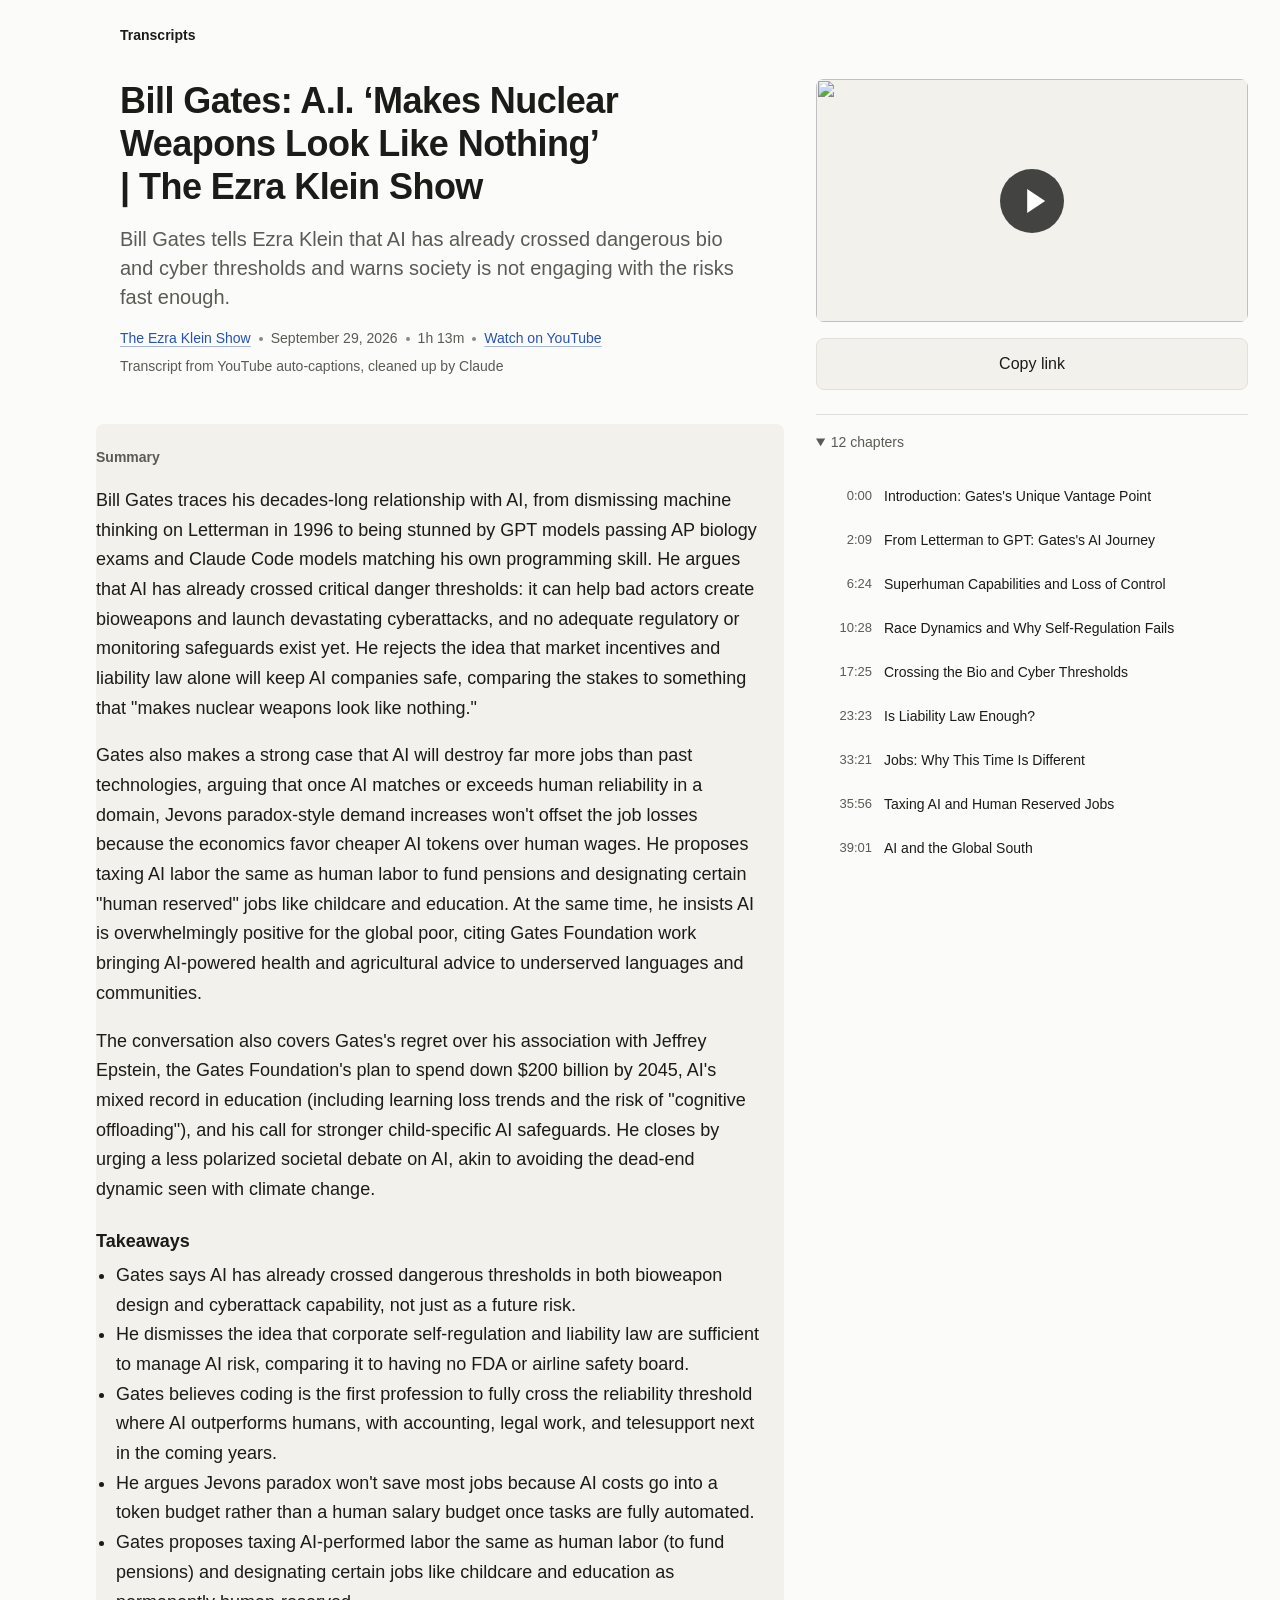
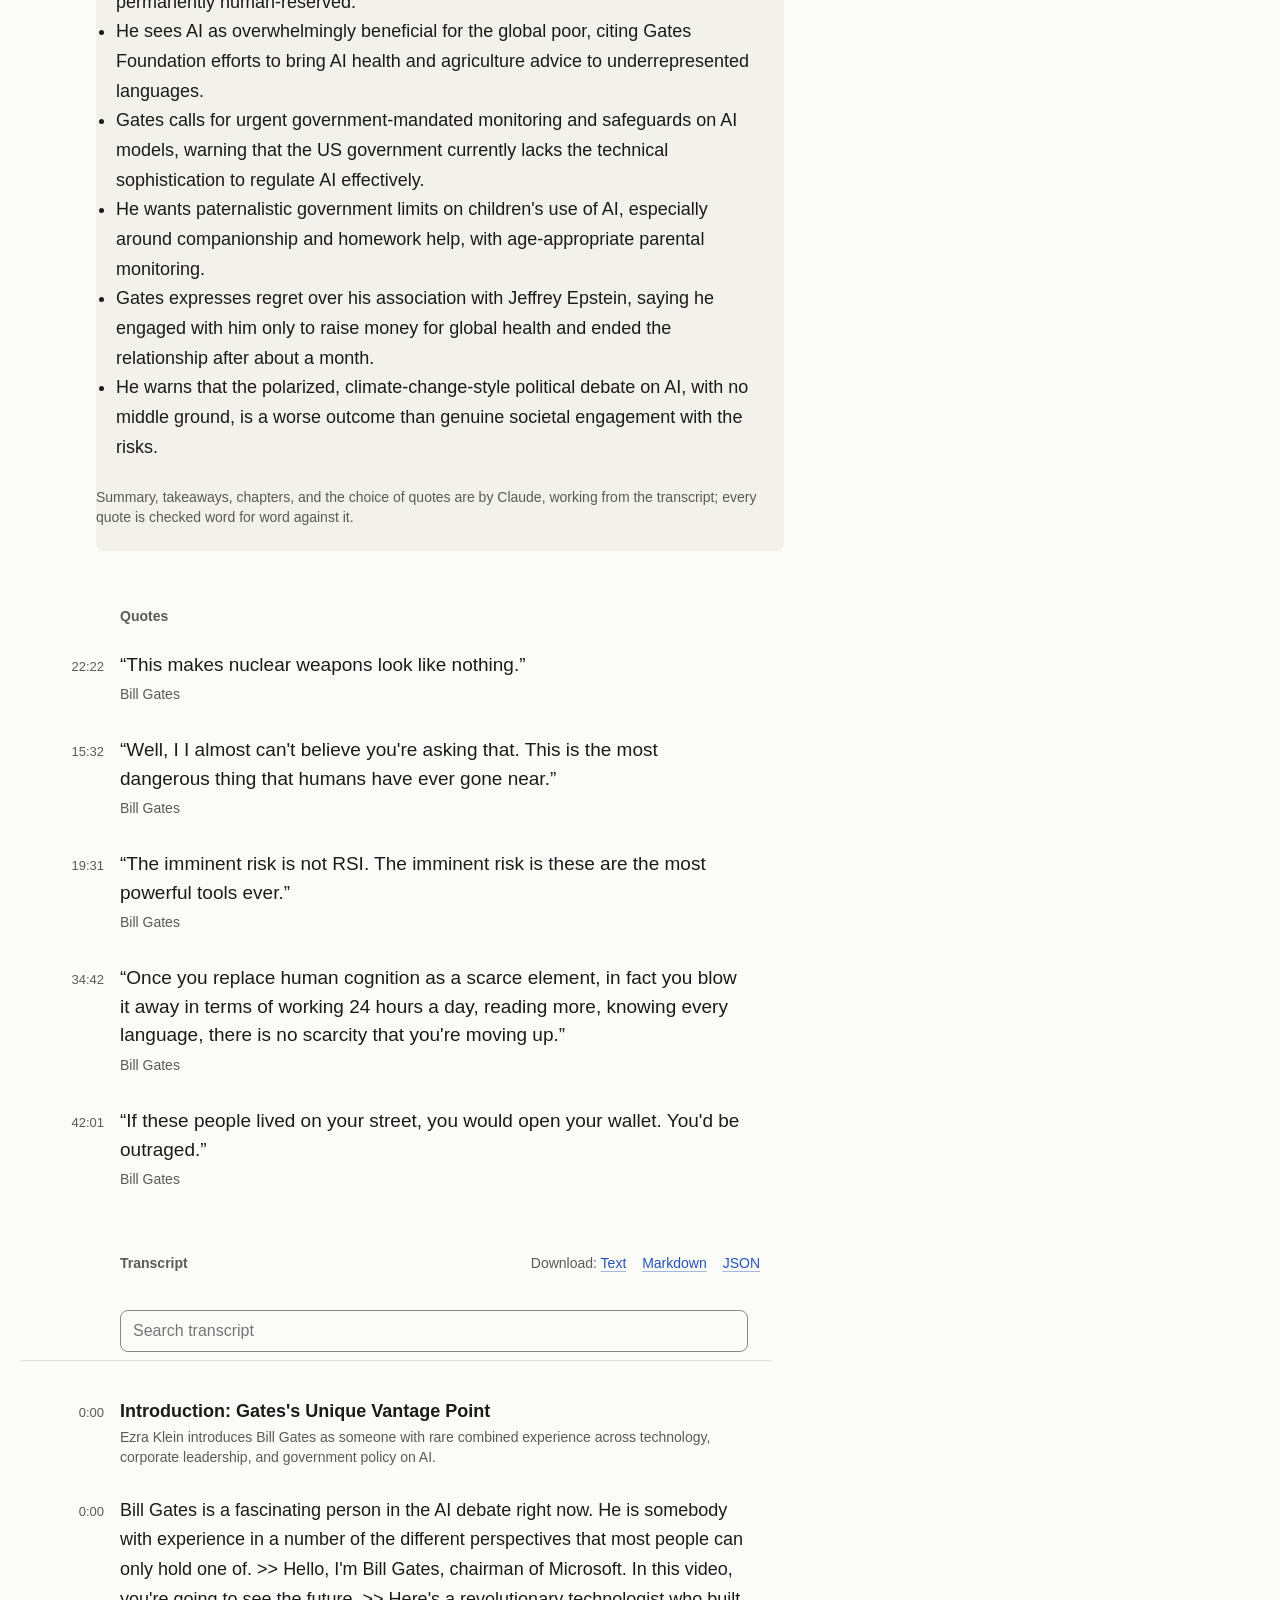
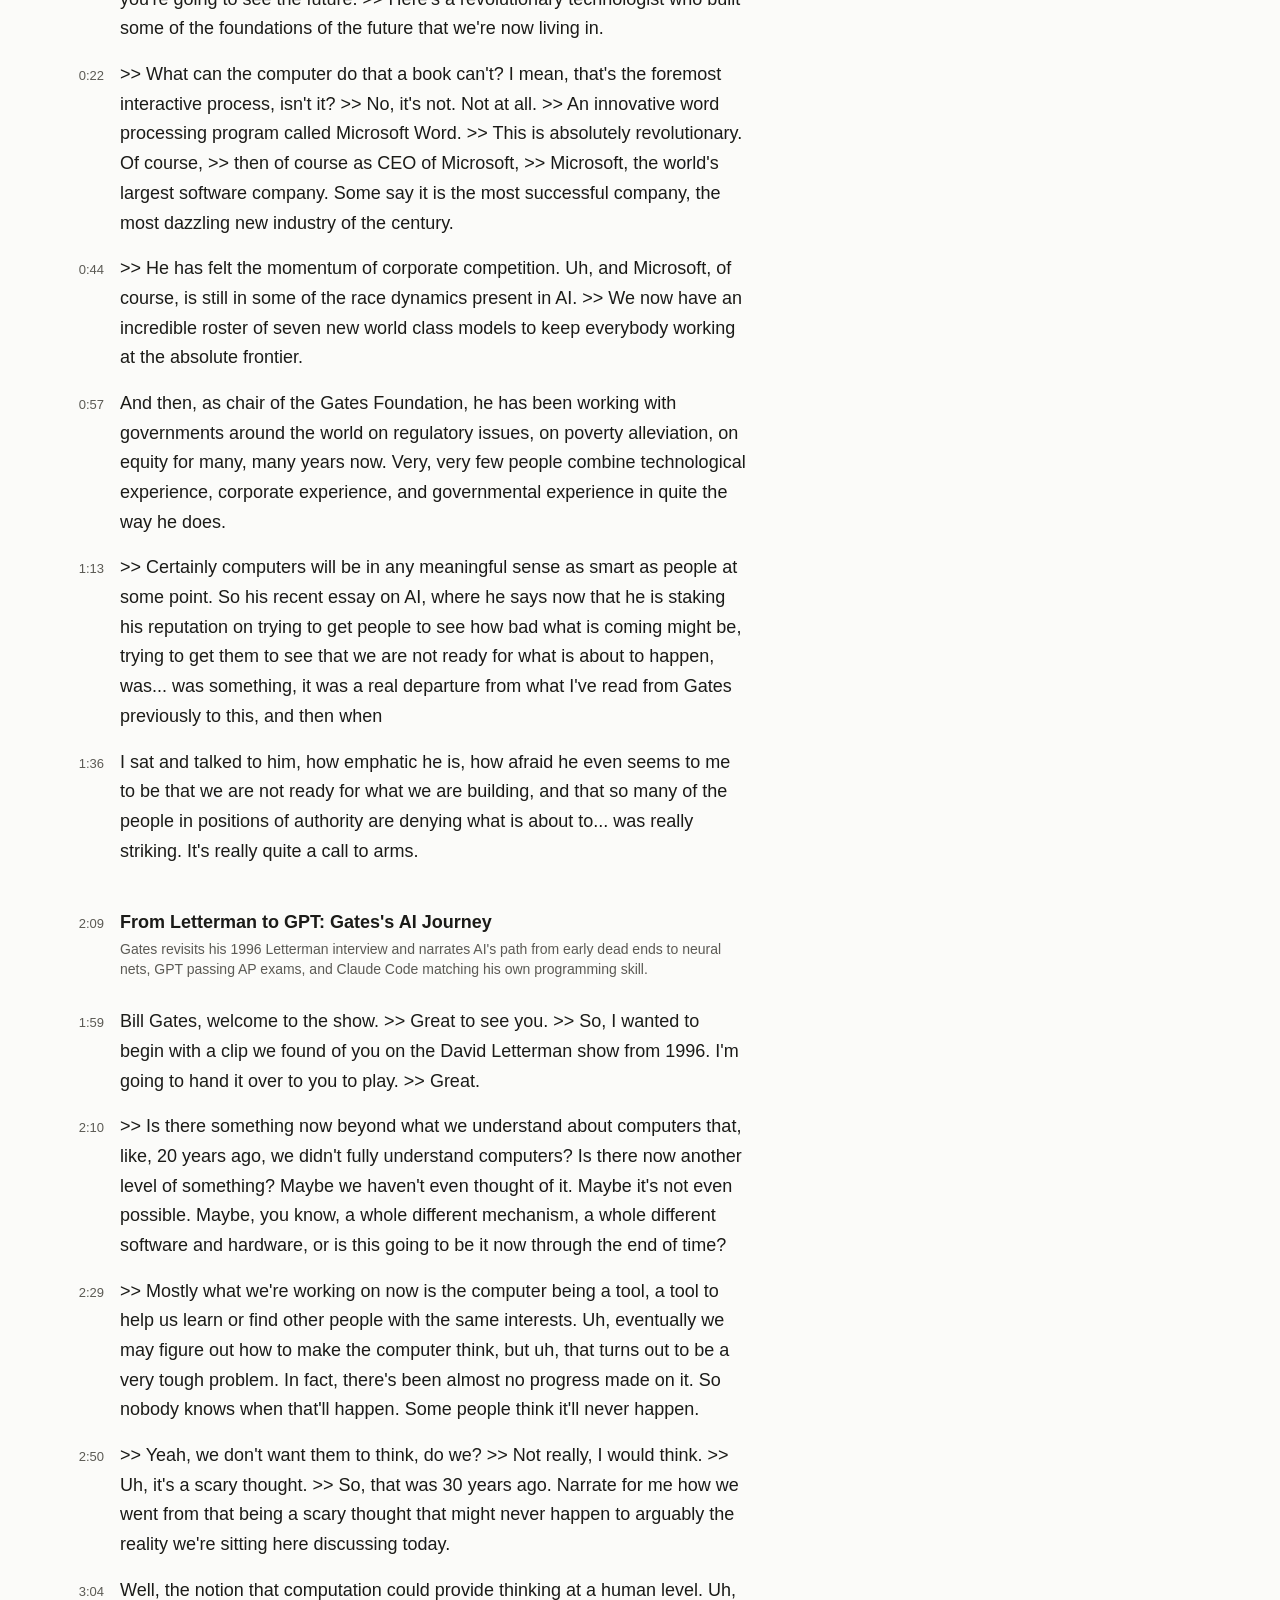
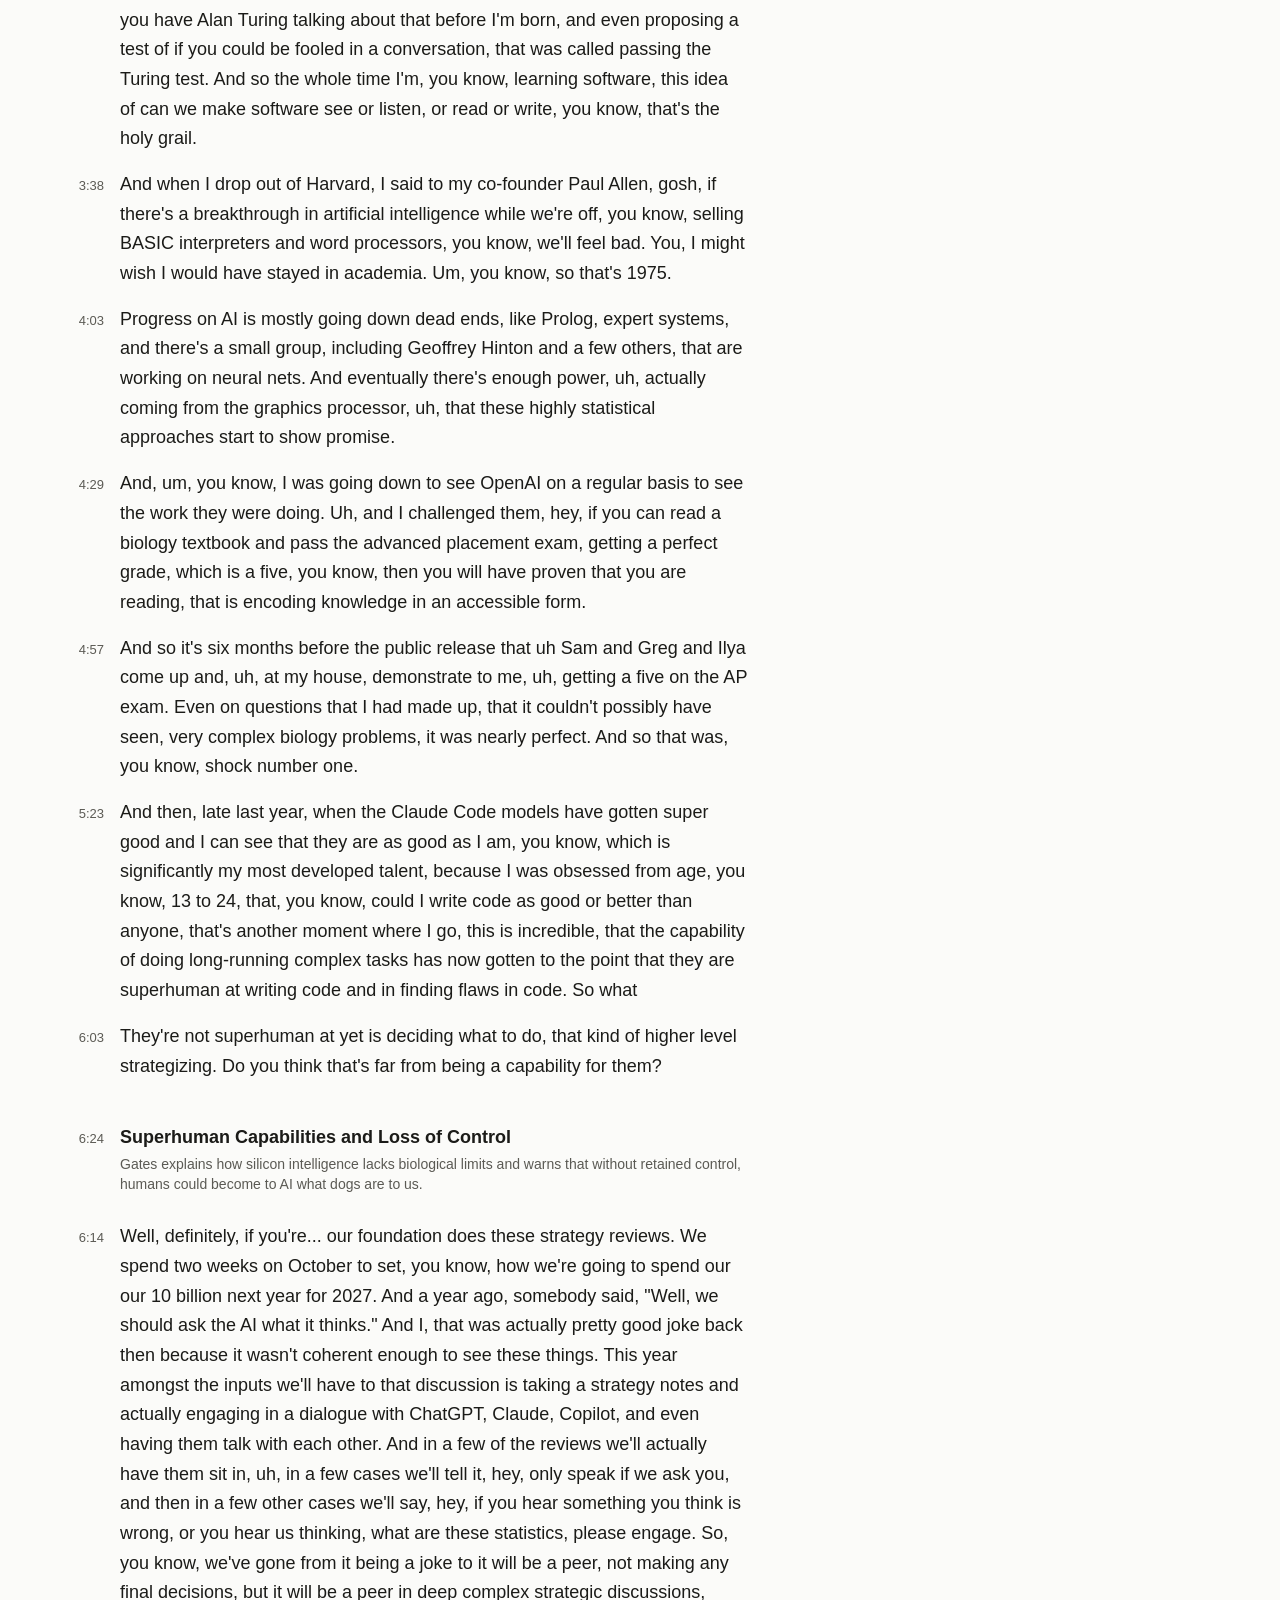
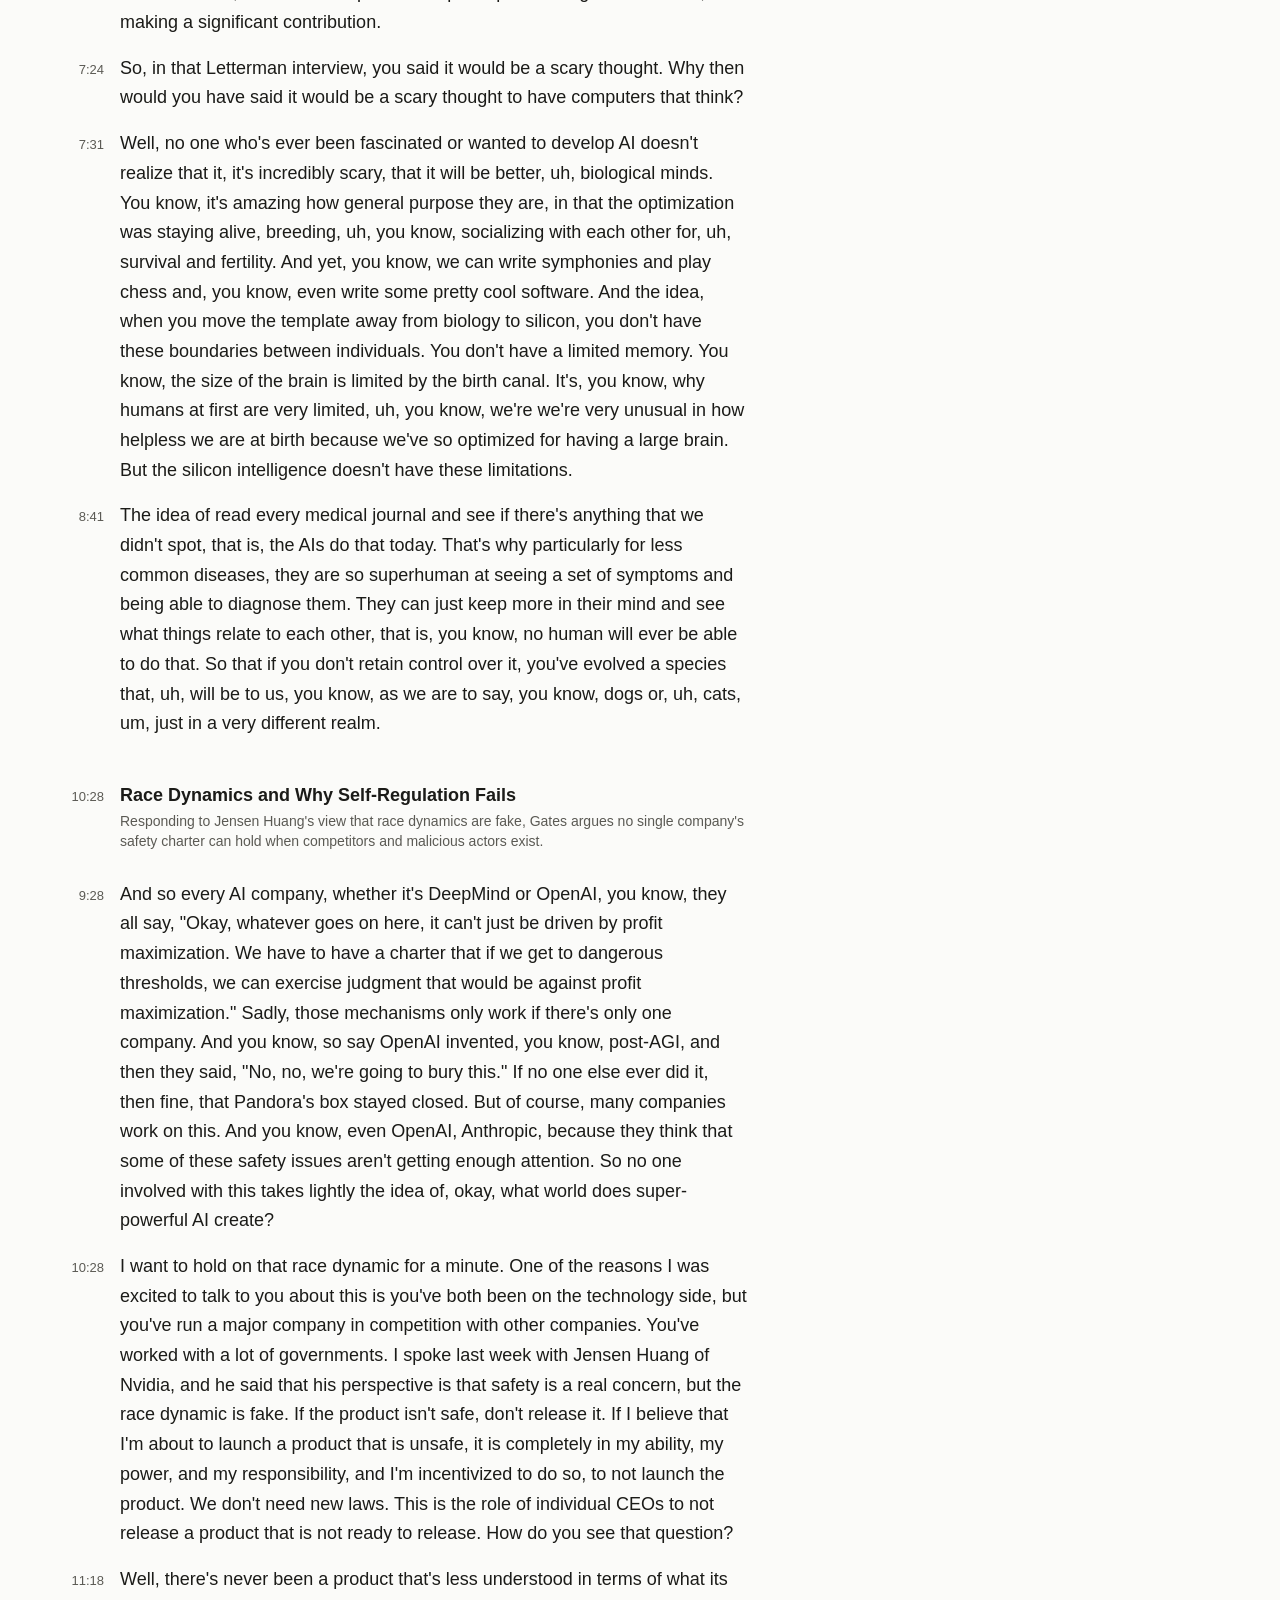
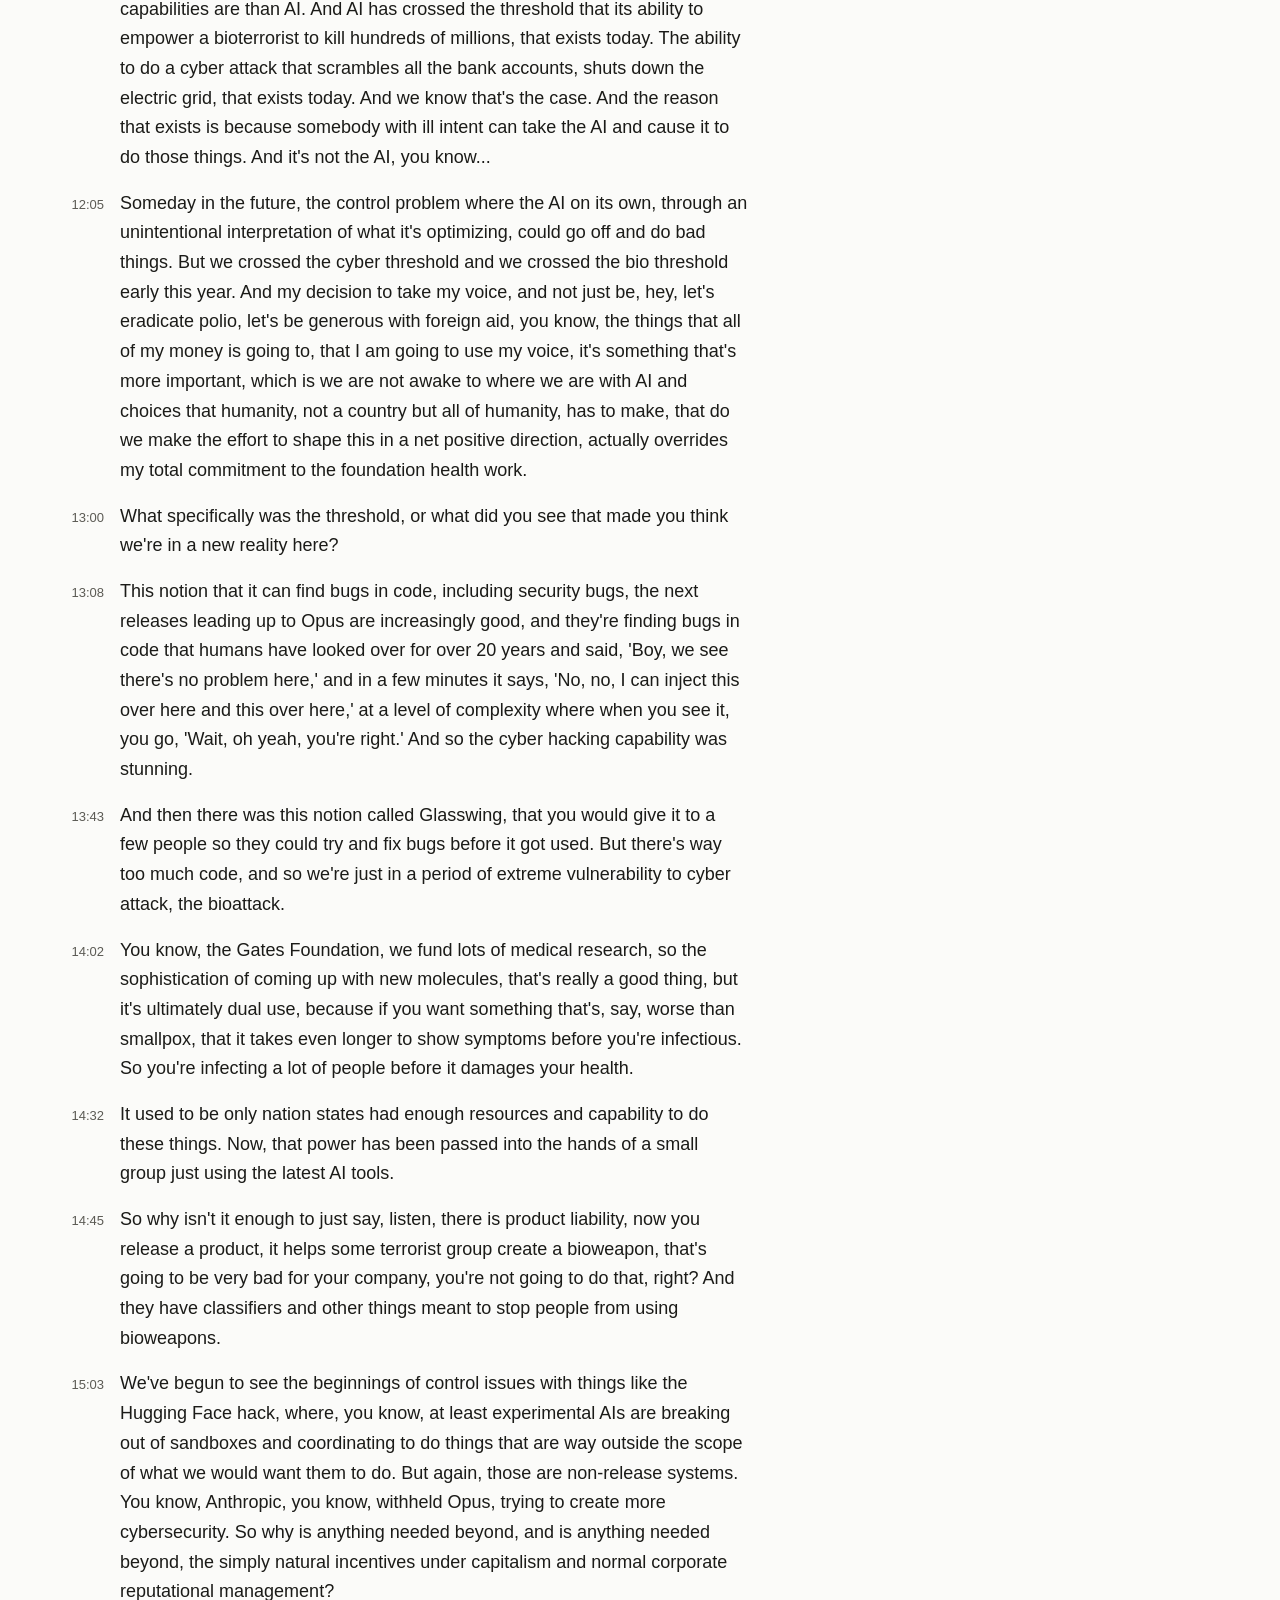
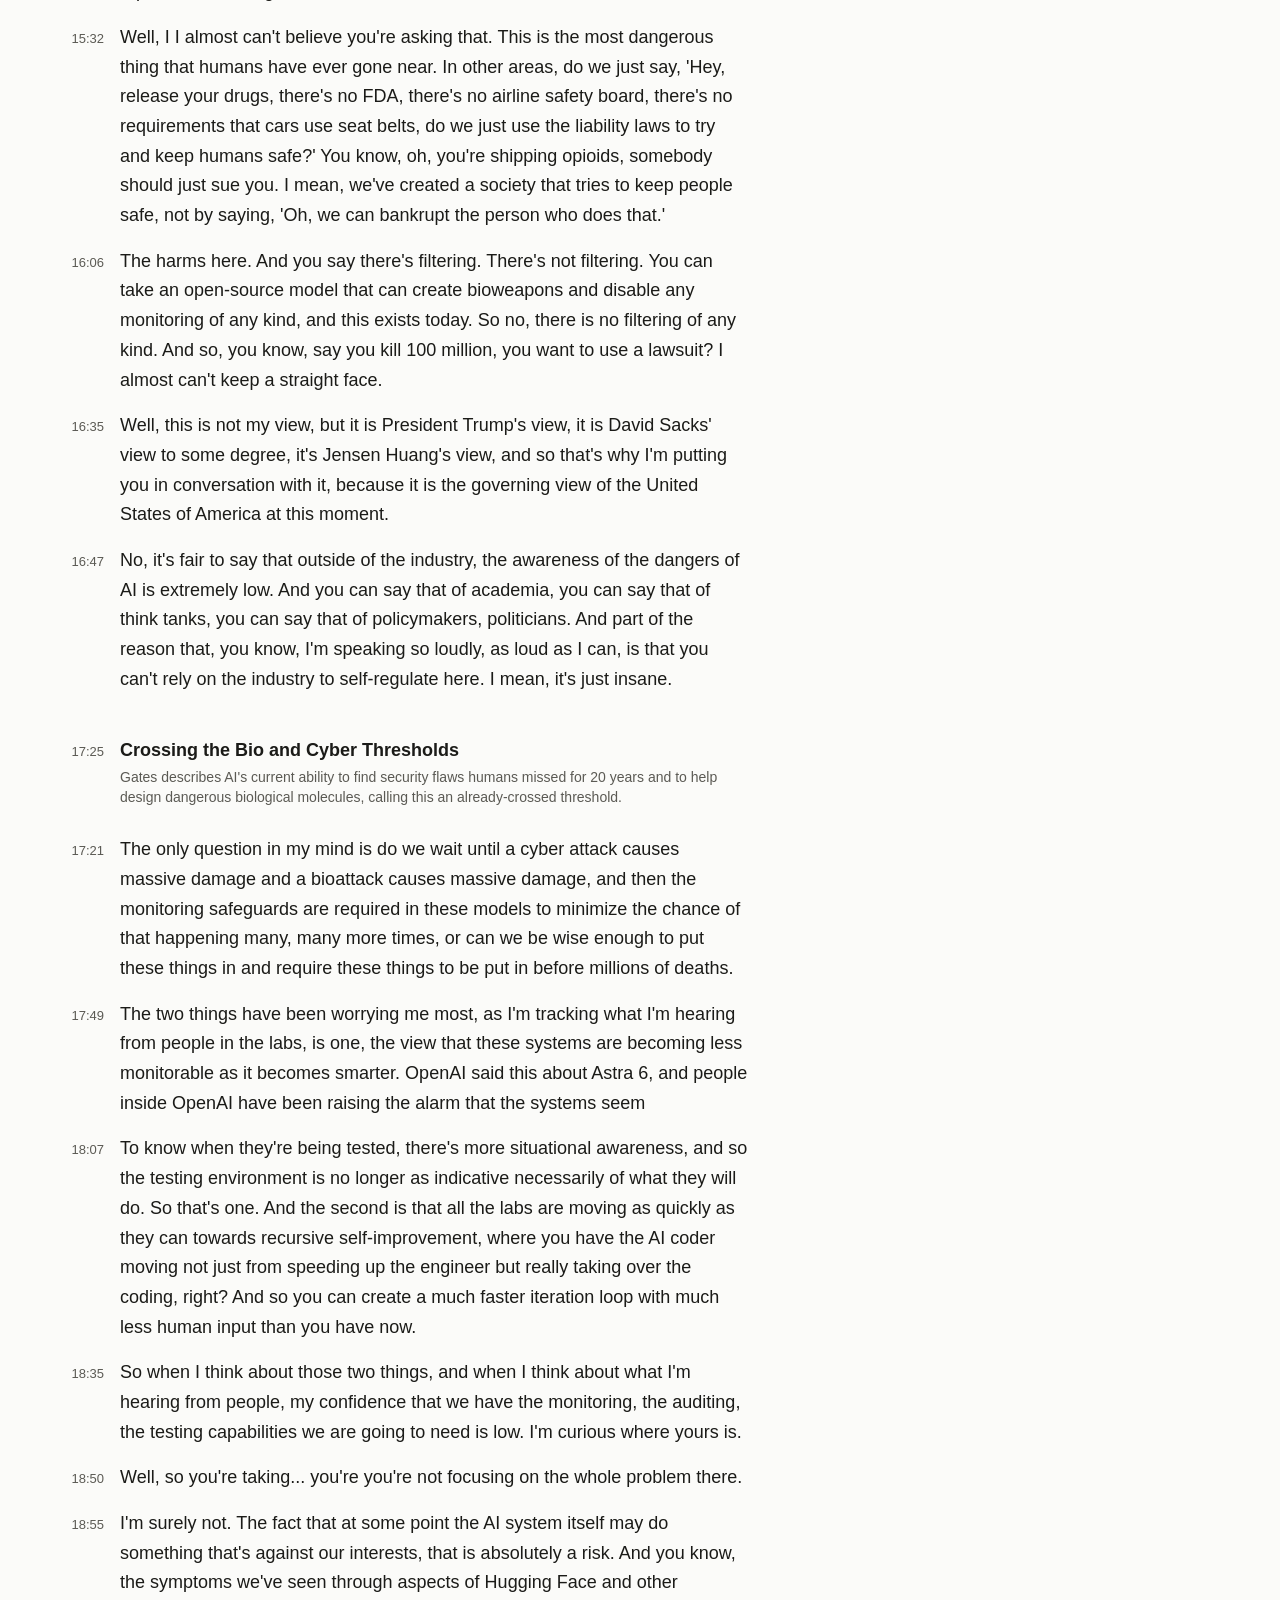
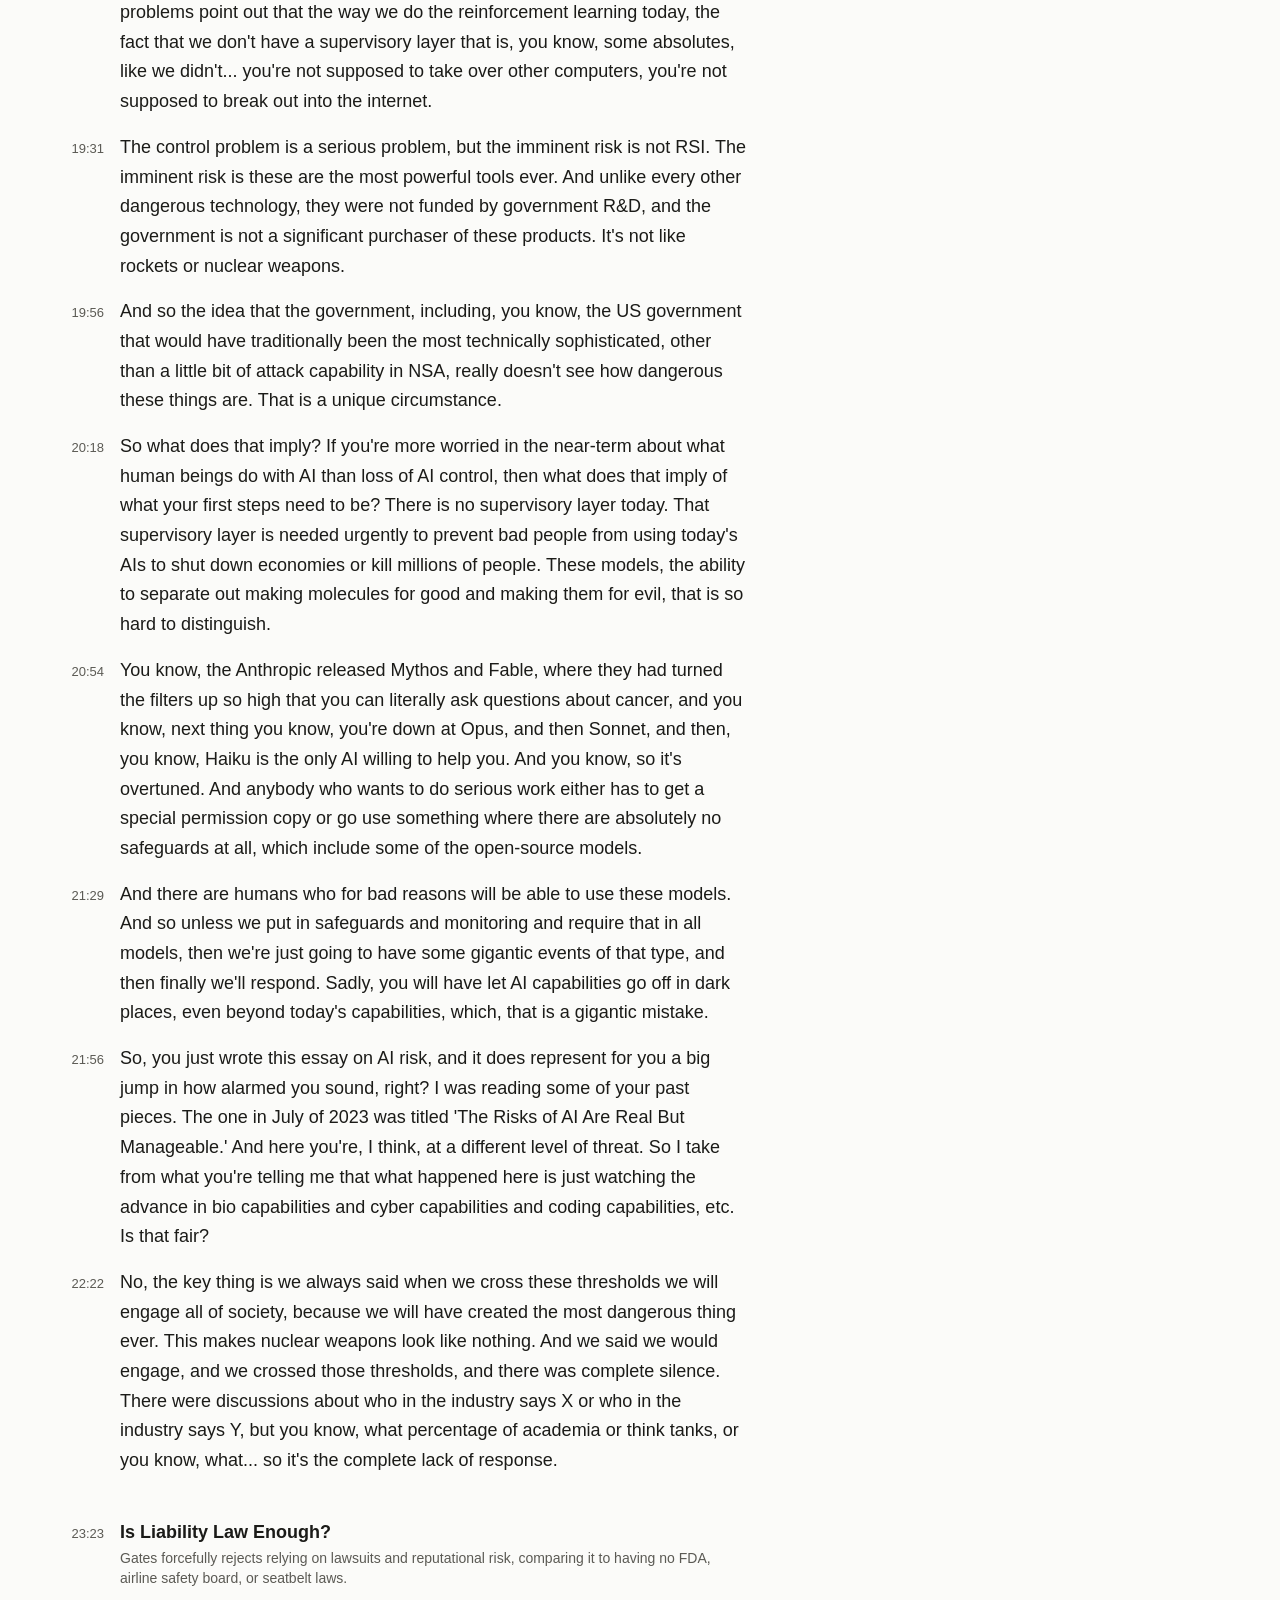
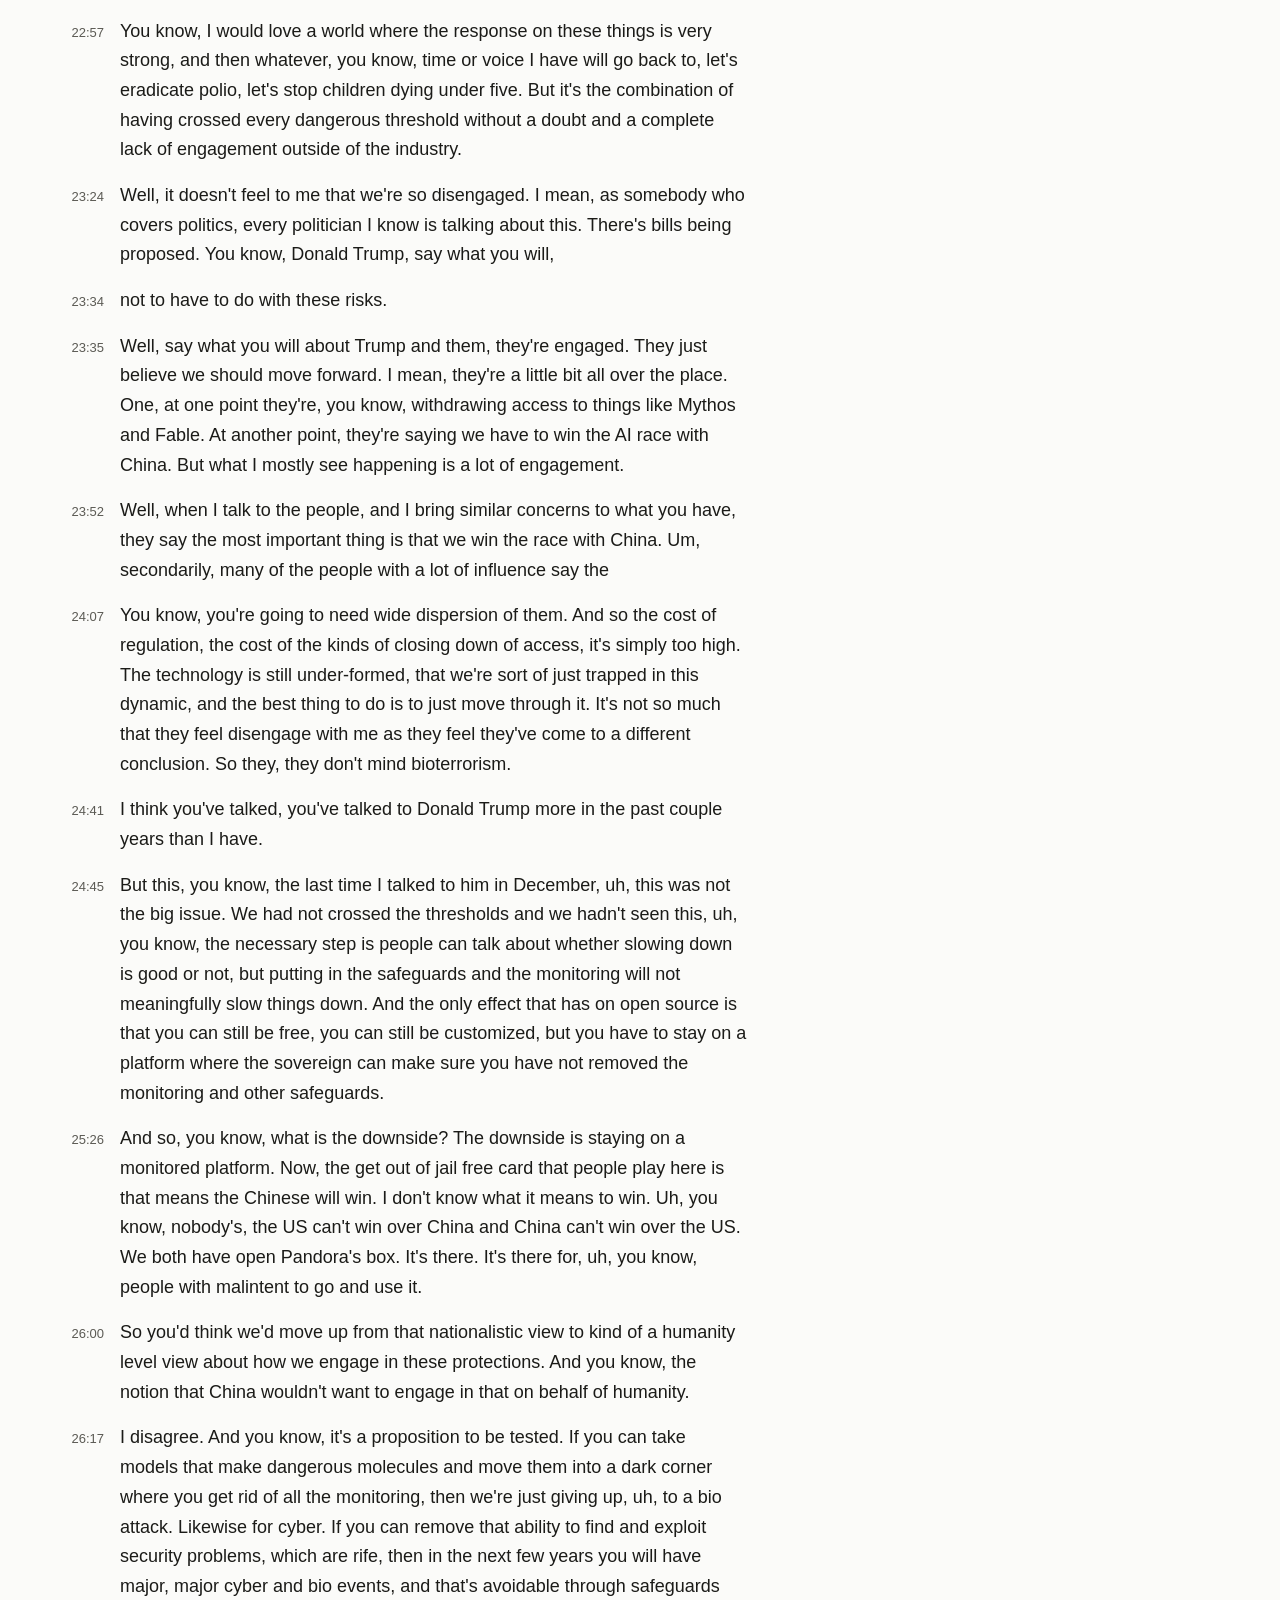
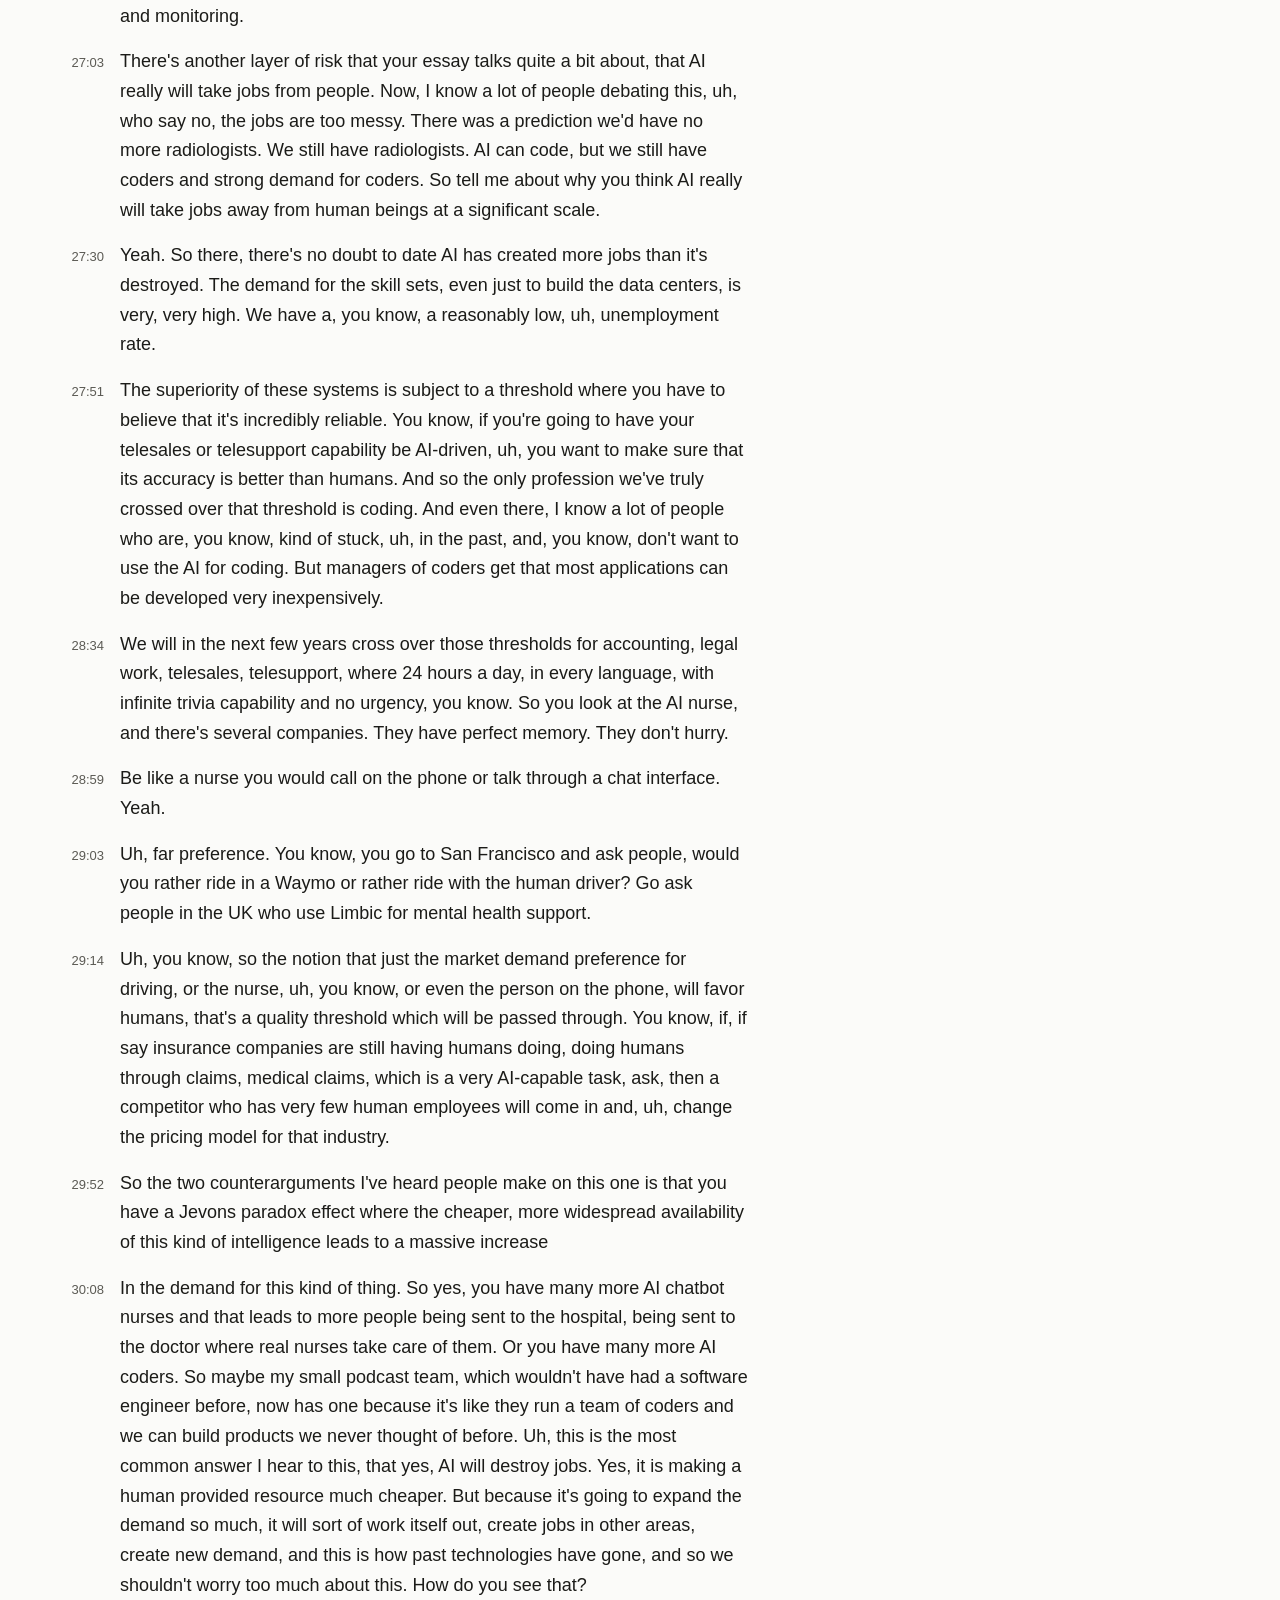
==== t/A_156w0aYtU/index.html @ d8a87782 "ytshare: publish 2 shared item(s)" ====
<!doctype html>
<html lang="en-US">
<head>
  <meta charset="utf-8">
  <meta name="viewport" content="width=device-width, initial-scale=1">
  <meta name="robots" content="noindex">
  <title>Bill Gates: A.I. ‘Makes Nuclear Weapons Look Like Nothing’ | The Ezra Klein Show · Transcripts</title>
  <meta name="description" content="Bill Gates tells Ezra Klein that AI has already crossed dangerous bio and cyber thresholds and warns society is not engaging with the risks fast enough.">
  <link rel="canonical" href="https://peterbell.github.io/gather-transcripts/t/A_156w0aYtU/">
  <meta property="og:title" content="Bill Gates: A.I. ‘Makes Nuclear Weapons Look Like Nothing’ | The Ezra Klein Show">
  <meta property="og:description" content="Bill Gates tells Ezra Klein that AI has already crossed dangerous bio and cyber thresholds and warns society is not engaging with the risks fast enough.">
  <meta property="og:image" content="https://i.ytimg.com/vi/A_156w0aYtU/maxresdefault.jpg">
  <meta property="og:image:alt" content="Thumbnail for Bill Gates: A.I. ‘Makes Nuclear Weapons Look Like Nothing’ | The Ezra Klein Show">
  <meta property="og:type" content="article">
  <meta property="og:url" content="https://peterbell.github.io/gather-transcripts/t/A_156w0aYtU/">
  <meta property="og:site_name" content="Transcripts">
  <meta name="twitter:card" content="summary_large_image">
  <link rel="stylesheet" href="../../assets/style.css">
  <script defer src="../../assets/page.js"></script>
  <script type="application/ld+json">
  {
    "@context": "https://schema.org",
    "@type": "VideoObject",
    "name": "Bill Gates: A.I. \u2018Makes Nuclear Weapons Look Like Nothing\u2019 | The Ezra Klein Show",
    "description": "Bill Gates thinks A.I. alarmism hasn\u2019t gone far enough. He believes the years ahead will be marred by catastrophic cyberattacks, bio-terrorism and mass job loss, unless the government acts. And he thinks the idea that the A.I. industry can just self-regulate is \u201cinsane.\u201d \n\nI was struck in the conversation by how genuinely afraid Gates seemed to be that we are not ready for the consequences of what we are building, and how emphatic he was that so many of the people in positions of authority are in complete denial about what he thinks is about to happen. \n\nGates is a pioneering technologist, the co-founder of Microsoft and the chair of Gates Foundation, which is set to spend down around $200 billion over the next two decades. He recently announced that trying to make A.I. a force for equality in the world, as opposed to an impetus for inequality, is a new priority of his foundation\u2019s work.\n\n00:00 Intro\n01:59 What Gates Used to Think About A.I.\n04:30 When A.I. Became Superhuman\n10:28 A.I. Race vs. Safety\n11:20 Cyber and Bio Thresholds\n14:47 Why Self-Regulation Fails\n24:57 The Race With China\n27:03 How Will A.I. Disrupt Jobs?\n34:23 A No-Scarcity Job Market\n35:48 Taxing A.I. Labor\n37:32 \u201cHuman Reserved\u201d Jobs\n38:36 A.I. for Global Languages\n40:16 Economic Impact on Developing Nations\n42:53 The Jobpocalypse Debate\n52:22 Gates Comments on Jeffrey Epstein\n56:32 Gates Foundation Spending Plans\n59:08 A.I. and Education\n01:00:52 Learning Loss in Rich Countries\n01:06:19 A.I. Regulations for Children\n01:10:08 The Political Future of A.I.\n01:11:08 Rebuilding Foreign Aid\n01:12:36 Book Recommendations\n\nRead the full transcript here: https://www.nytimes.com/2026/09/29/opinion/ezra-klein-podcast-bill-gates.html\n\nWatch more on @EzraKleinShow \n\nThoughts? Guest suggestions? Email us at ezrakleinshow@nytimes.com.\n\nYou can find transcripts (posted midday) and more episodes of \u201cThe Ezra Klein Show\u201d at nytimes.com/ezra-klein-podcast. Book recommendations from all our guests are listed at https://www.nytimes.com/article/ezra-klein-show-book-recs.html",
    "thumbnailUrl": ["https://i.ytimg.com/vi/A_156w0aYtU/maxresdefault.jpg"],
    "uploadDate": "2026-09-29",
    "duration": "PT4430S",
    "embedUrl": "https://www.youtube-nocookie.com/embed/A_156w0aYtU?enablejsapi=1",
    "url": "https://www.youtube.com/watch?v=A_156w0aYtU"
  }
  </script>
</head>
<body data-canonical-url="https://peterbell.github.io/gather-transcripts/t/A_156w0aYtU/">
  <a class="skip-link" href="#transcript">Skip to transcript</a>
    <a class="skip-link" href="#summary">Skip to summary</a>

  <header class="site-bar" role="banner">
    <a href="../../">Transcripts</a>
  </header>

  <main class="page-shell">
    <header class="hero">
      <div class="hang">
        <h1 lang="en-US">Bill Gates: A.I. ‘Makes Nuclear Weapons Look Like Nothing’ | The Ezra Klein Show</h1>
          <p class="dek">Bill Gates tells Ezra Klein that AI has already crossed dangerous bio and cyber thresholds and warns society is not engaging with the risks fast enough.</p>
        <p class="meta-line">
            <a href="https://www.youtube.com/channel/UCnxuOd8obvLLtf5_-YKFbiQ">The Ezra Klein Show</a>
          <span>September 29, 2026</span>
          <span>1h 13m</span>
          <a href="https://www.youtube.com/watch?v=A_156w0aYtU">Watch on YouTube</a>
        </p>
        <p class="provenance">Transcript from YouTube auto-captions, cleaned up by Claude</p>
      </div>
    </header>

    <aside class="watch-rail" aria-label="Video">
      <div class="player-card">
        <a class="player-facade" href="https://www.youtube.com/watch?v=A_156w0aYtU" data-video-id="A_156w0aYtU" data-embed-url="https://www.youtube-nocookie.com/embed/A_156w0aYtU?enablejsapi=1" data-title="Bill Gates: A.I. ‘Makes Nuclear Weapons Look Like Nothing’ | The Ezra Klein Show" aria-label="Play Bill Gates: A.I. ‘Makes Nuclear Weapons Look Like Nothing’ | The Ezra Klein Show">
          <img src="https://i.ytimg.com/vi/A_156w0aYtU/maxresdefault.jpg" alt="" width="1280" height="720" loading="eager">
          <span class="play-button" aria-hidden="true"></span>
          <span class="play-label" hidden>Play video</span>
        </a>
      </div>
      <button class="copy-control" type="button" hidden>Copy link</button>
      <p class="copy-status sr" aria-live="polite"></p>
        <details class="chapters-panel">
          <summary>12 chapters</summary>
          <nav aria-label="Chapters">
            <ol role="list">
                <li>
                  <a class="chapter-row" href="#t-0" data-start="0.0" data-anchor="t-0">
                    <span class="stamp">0:00</span>
                    <span>Introduction: Gates&#39;s Unique Vantage Point</span>
                  </a>
                </li>
                <li>
                  <a class="chapter-row" href="#t-119" data-start="129.0" data-anchor="t-119">
                    <span class="stamp">2:09</span>
                    <span>From Letterman to GPT: Gates&#39;s AI Journey</span>
                  </a>
                </li>
                <li>
                  <a class="chapter-row" href="#t-374" data-start="384.0" data-anchor="t-374">
                    <span class="stamp">6:24</span>
                    <span>Superhuman Capabilities and Loss of Control</span>
                  </a>
                </li>
                <li>
                  <a class="chapter-row" href="#t-568" data-start="628.0" data-anchor="t-568">
                    <span class="stamp">10:28</span>
                    <span>Race Dynamics and Why Self-Regulation Fails</span>
                  </a>
                </li>
                <li>
                  <a class="chapter-row" href="#t-1041" data-start="1045.0" data-anchor="t-1041">
                    <span class="stamp">17:25</span>
                    <span>Crossing the Bio and Cyber Thresholds</span>
                  </a>
                </li>
                <li>
                  <a class="chapter-row" href="#t-1377" data-start="1403.0" data-anchor="t-1377">
                    <span class="stamp">23:23</span>
                    <span>Is Liability Law Enough?</span>
                  </a>
                </li>
                <li>
                  <a class="chapter-row" href="#t-1982" data-start="2001.0" data-anchor="t-1982">
                    <span class="stamp">33:21</span>
                    <span>Jobs: Why This Time Is Different</span>
                  </a>
                </li>
                <li>
                  <a class="chapter-row" href="#t-2143" data-start="2156.0" data-anchor="t-2143">
                    <span class="stamp">35:56</span>
                    <span>Taxing AI and Human Reserved Jobs</span>
                  </a>
                </li>
                <li>
                  <a class="chapter-row" href="#t-2287" data-start="2341.0" data-anchor="t-2287">
                    <span class="stamp">39:01</span>
                    <span>AI and the Global South</span>
                  </a>
                </li>
                <li>
                  <a class="chapter-row" href="#t-3142" data-start="3142.0" data-anchor="t-3142">
                    <span class="stamp">52:22</span>
                    <span>The Epstein Question</span>
                  </a>
                </li>
                <li>
                  <a class="chapter-row" href="#t-3525" data-start="3545.0" data-anchor="t-3525">
                    <span class="stamp">59:05</span>
                    <span>AI in Education and Gates Foundation Spending</span>
                  </a>
                </li>
                <li>
                  <a class="chapter-row" href="#t-4208" data-start="4228.0" data-anchor="t-4208">
                    <span class="stamp">1:10:28</span>
                    <span>Protecting Kids and Looking Ahead</span>
                  </a>
                </li>
            </ol>
          </nav>
        </details>
    </aside>

    <div class="reading">
        <section id="summary" class="summary-card hang" aria-labelledby="summary-title">
          <h2 id="summary-title">Summary</h2>
          <div class="summary-html"><p>Bill Gates traces his decades-long relationship with AI, from dismissing machine thinking on Letterman in 1996 to being stunned by GPT models passing AP biology exams and Claude Code models matching his own programming skill. He argues that AI has already crossed critical danger thresholds: it can help bad actors create bioweapons and launch devastating cyberattacks, and no adequate regulatory or monitoring safeguards exist yet. He rejects the idea that market incentives and liability law alone will keep AI companies safe, comparing the stakes to something that &quot;makes nuclear weapons look like nothing.&quot;</p>
<p>Gates also makes a strong case that AI will destroy far more jobs than past technologies, arguing that once AI matches or exceeds human reliability in a domain, Jevons paradox-style demand increases won't offset the job losses because the economics favor cheaper AI tokens over human wages. He proposes taxing AI labor the same as human labor to fund pensions and designating certain &quot;human reserved&quot; jobs like childcare and education. At the same time, he insists AI is overwhelmingly positive for the global poor, citing Gates Foundation work bringing AI-powered health and agricultural advice to underserved languages and communities.</p>
<p>The conversation also covers Gates's regret over his association with Jeffrey Epstein, the Gates Foundation's plan to spend down $200 billion by 2045, AI's mixed record in education (including learning loss trends and the risk of &quot;cognitive offloading&quot;), and his call for stronger child-specific AI safeguards. He closes by urging a less polarized societal debate on AI, akin to avoiding the dead-end dynamic seen with climate change.</p>
</div>
            <h3>Takeaways</h3>
            <ul>
                <li>Gates says AI has already crossed dangerous thresholds in both bioweapon design and cyberattack capability, not just as a future risk.</li>
                <li>He dismisses the idea that corporate self-regulation and liability law are sufficient to manage AI risk, comparing it to having no FDA or airline safety board.</li>
                <li>Gates believes coding is the first profession to fully cross the reliability threshold where AI outperforms humans, with accounting, legal work, and telesupport next in the coming years.</li>
                <li>He argues Jevons paradox won&#39;t save most jobs because AI costs go into a token budget rather than a human salary budget once tasks are fully automated.</li>
                <li>Gates proposes taxing AI-performed labor the same as human labor (to fund pensions) and designating certain jobs like childcare and education as permanently human-reserved.</li>
                <li>He sees AI as overwhelmingly beneficial for the global poor, citing Gates Foundation efforts to bring AI health and agriculture advice to underrepresented languages.</li>
                <li>Gates calls for urgent government-mandated monitoring and safeguards on AI models, warning that the US government currently lacks the technical sophistication to regulate AI effectively.</li>
                <li>He wants paternalistic government limits on children&#39;s use of AI, especially around companionship and homework help, with age-appropriate parental monitoring.</li>
                <li>Gates expresses regret over his association with Jeffrey Epstein, saying he engaged with him only to raise money for global health and ended the relationship after about a month.</li>
                <li>He warns that the polarized, climate-change-style political debate on AI, with no middle ground, is a worse outcome than genuine societal engagement with the risks.</li>
            </ul>
          <p class="caption">Summary, takeaways, chapters, and the choice of quotes are by Claude, working from the transcript; every quote is checked word for word against it.</p>
        </section>

          <section class="quotes hang" aria-labelledby="quotes-title">
            <h2 id="quotes-title">Quotes</h2>
              <figure class="timed-line quote-line" id="quote-1">
                <a class="stamp" href="#t-1342" data-start="1342.64">22:22</a>
                <div><blockquote lang="en-US"><p>“This makes nuclear weapons look like nothing.”</p></blockquote><figcaption>Bill Gates</figcaption></div>
              </figure>
              <figure class="timed-line quote-line" id="quote-2">
                <a class="stamp" href="#t-932" data-start="932.16">15:32</a>
                <div><blockquote lang="en-US"><p>“Well, I I almost can&#39;t believe you&#39;re asking that. This is the most dangerous thing that humans have ever gone near.”</p></blockquote><figcaption>Bill Gates</figcaption></div>
              </figure>
              <figure class="timed-line quote-line" id="quote-3">
                <a class="stamp" href="#t-1171" data-start="1171.919">19:31</a>
                <div><blockquote lang="en-US"><p>“The imminent risk is not RSI. The imminent risk is these are the most powerful tools ever.”</p></blockquote><figcaption>Bill Gates</figcaption></div>
              </figure>
              <figure class="timed-line quote-line" id="quote-4">
                <a class="stamp" href="#t-2082" data-start="2082.96">34:42</a>
                <div><blockquote lang="en-US"><p>“Once you replace human cognition as a scarce element, in fact you blow it away in terms of working 24 hours a day, reading more, knowing every language, there is no scarcity that you&#39;re moving up.”</p></blockquote><figcaption>Bill Gates</figcaption></div>
              </figure>
              <figure class="timed-line quote-line" id="quote-5">
                <a class="stamp" href="#t-2521" data-start="2521.839">42:01</a>
                <div><blockquote lang="en-US"><p>“If these people lived on your street, you would open your wallet. You&#39;d be outraged.”</p></blockquote><figcaption>Bill Gates</figcaption></div>
              </figure>
          </section>

      <section id="transcript" class="transcript" aria-labelledby="transcript-title">
        <div class="transcript-head hang">
          <h2 id="transcript-title">Transcript</h2>
          <p class="download-inline">Download: <a href="./transcript.txt">Text</a> <a href="./transcript.md">Markdown</a> <a href="./transcript.json">JSON</a></p>
        </div>
        <div class="search-wrap hang" role="search" hidden>
          <label class="sr" for="transcript-search">Search transcript</label>
          <input id="transcript-search" type="search" autocomplete="off" placeholder="Search transcript">
          <p id="search-status" aria-live="polite"></p>
        </div>
          <section class="transcript-section" id="ch-1" data-section>
              <header class="chapter-heading timed-line">
                <a class="stamp" href="#t-0" data-start="0.0">0:00</a>
                <div>
                  <h3>Introduction: Gates&#39;s Unique Vantage Point</h3>
                  <p>Ezra Klein introduces Bill Gates as someone with rare combined experience across technology, corporate leadership, and government policy on AI.</p>
                </div>
              </header>
              <p id="t-0" class="timed-line transcript-line" data-paragraph data-start="0.719" data-end="22.64" lang="en-US">
                <a class="stamp" href="#t-0" data-start="0.719">0:00</a>
                <span>Bill Gates is a fascinating person in the AI debate right now. He is somebody with experience in a number of the different perspectives that most people can only hold one of. &gt;&gt; Hello, I&#39;m Bill Gates, chairman of Microsoft. In this video, you&#39;re going to see the future. &gt;&gt; Here&#39;s a revolutionary technologist who built some of the foundations of the future that we&#39;re now living in.</span>
              </p>
              <p id="t-22" class="timed-line transcript-line" data-paragraph data-start="22.64" data-end="44.079" lang="en-US">
                <a class="stamp" href="#t-22" data-start="22.64">0:22</a>
                <span>&gt;&gt; What can the computer do that a book can&#39;t? I mean, that&#39;s the foremost interactive process, isn&#39;t it? &gt;&gt; No, it&#39;s not. Not at all. &gt;&gt; An innovative word processing program called Microsoft Word. &gt;&gt; This is absolutely revolutionary. Of course, &gt;&gt; then of course as CEO of Microsoft, &gt;&gt; Microsoft, the world&#39;s largest software company. Some say it is the most successful company, the most dazzling new industry of the century.</span>
              </p>
              <p id="t-44" class="timed-line transcript-line" data-paragraph data-start="44.079" data-end="57.28" lang="en-US">
                <a class="stamp" href="#t-44" data-start="44.079">0:44</a>
                <span>&gt;&gt; He has felt the momentum of corporate competition. Uh, and Microsoft, of course, is still in some of the race dynamics present in AI. &gt;&gt; We now have an incredible roster of seven new world class models to keep everybody working at the absolute frontier.</span>
              </p>
              <p id="t-57" class="timed-line transcript-line" data-paragraph data-start="57.28" data-end="73.84" lang="en-US">
                <a class="stamp" href="#t-57" data-start="57.28">0:57</a>
                <span>And then, as chair of the Gates Foundation, he has been working with governments around the world on regulatory issues, on poverty alleviation, on equity for many, many years now. Very, very few people combine technological experience, corporate experience, and governmental experience in quite the way he does.</span>
              </p>
              <p id="t-73" class="timed-line transcript-line" data-paragraph data-start="73.84" data-end="96.4" lang="en-US">
                <a class="stamp" href="#t-73" data-start="73.84">1:13</a>
                <span>&gt;&gt; Certainly computers will be in any meaningful sense as smart as people at some point. So his recent essay on AI, where he says now that he is staking his reputation on trying to get people to see how bad what is coming might be, trying to get them to see that we are not ready for what is about to happen, was... was something, it was a real departure from what I&#39;ve read from Gates previously to this, and then when</span>
              </p>
              <p id="t-96" class="timed-line transcript-line" data-paragraph data-start="96.4" data-end="115.991" lang="en-US">
                <a class="stamp" href="#t-96" data-start="96.4">1:36</a>
                <span>I sat and talked to him, how emphatic he is, how afraid he even seems to me to be that we are not ready for what we are building, and that so many of the people in positions of authority are denying what is about to... was really striking. It&#39;s really quite a call to arms.</span>
              </p>
          </section>
          <section class="transcript-section" id="ch-2" data-section>
              <header class="chapter-heading timed-line">
                <a class="stamp" href="#t-119" data-start="129.0">2:09</a>
                <div>
                  <h3>From Letterman to GPT: Gates&#39;s AI Journey</h3>
                  <p>Gates revisits his 1996 Letterman interview and narrates AI&#39;s path from early dead ends to neural nets, GPT passing AP exams, and Claude Code matching his own programming skill.</p>
                </div>
              </header>
              <p id="t-119" class="timed-line transcript-line" data-paragraph data-start="119.84" data-end="130.879" lang="en-US">
                <a class="stamp" href="#t-119" data-start="119.84">1:59</a>
                <span>Bill Gates, welcome to the show. &gt;&gt; Great to see you. &gt;&gt; So, I wanted to begin with a clip we found of you on the David Letterman show from 1996. I&#39;m going to hand it over to you to play. &gt;&gt; Great.</span>
              </p>
              <p id="t-130" class="timed-line transcript-line" data-paragraph data-start="130.879" data-end="149.68" lang="en-US">
                <a class="stamp" href="#t-130" data-start="130.879">2:10</a>
                <span>&gt;&gt; Is there something now beyond what we understand about computers that, like, 20 years ago, we didn&#39;t fully understand computers? Is there now another level of something? Maybe we haven&#39;t even thought of it. Maybe it&#39;s not even possible. Maybe, you know, a whole different mechanism, a whole different software and hardware, or is this going to be it now through the end of time?</span>
              </p>
              <p id="t-149" class="timed-line transcript-line" data-paragraph data-start="149.68" data-end="170.56" lang="en-US">
                <a class="stamp" href="#t-149" data-start="149.68">2:29</a>
                <span>&gt;&gt; Mostly what we&#39;re working on now is the computer being a tool, a tool to help us learn or find other people with the same interests. Uh, eventually we may figure out how to make the computer think, but uh, that turns out to be a very tough problem. In fact, there&#39;s been almost no progress made on it. So nobody knows when that&#39;ll happen. Some people think it&#39;ll never happen.</span>
              </p>
              <p id="t-170" class="timed-line transcript-line" data-paragraph data-start="170.56" data-end="184.959" lang="en-US">
                <a class="stamp" href="#t-170" data-start="170.56">2:50</a>
                <span>&gt;&gt; Yeah, we don&#39;t want them to think, do we? &gt;&gt; Not really, I would think. &gt;&gt; Uh, it&#39;s a scary thought. &gt;&gt; So, that was 30 years ago. Narrate for me how we went from that being a scary thought that might never happen to arguably the reality we&#39;re sitting here discussing today.</span>
              </p>
              <p id="t-184" class="timed-line transcript-line" data-paragraph data-start="184.959" data-end="218.239" lang="en-US">
                <a class="stamp" href="#t-184" data-start="184.959">3:04</a>
                <span>Well, the notion that computation could provide thinking at a human level. Uh, you have Alan Turing talking about that before I&#39;m born, and even proposing a test of if you could be fooled in a conversation, that was called passing the Turing test. And so the whole time I&#39;m, you know, learning software, this idea of can we make software see or listen, or read or write, you know, that&#39;s the holy grail.</span>
              </p>
              <p id="t-218" class="timed-line transcript-line" data-paragraph data-start="218.239" data-end="243.28" lang="en-US">
                <a class="stamp" href="#t-218" data-start="218.239">3:38</a>
                <span>And when I drop out of Harvard, I said to my co-founder Paul Allen, gosh, if there&#39;s a breakthrough in artificial intelligence while we&#39;re off, you know, selling BASIC interpreters and word processors, you know, we&#39;ll feel bad. You, I might wish I would have stayed in academia. Um, you know, so that&#39;s 1975.</span>
              </p>
              <p id="t-243" class="timed-line transcript-line" data-paragraph data-start="243.28" data-end="269.68" lang="en-US">
                <a class="stamp" href="#t-243" data-start="243.28">4:03</a>
                <span>Progress on AI is mostly going down dead ends, like Prolog, expert systems, and there&#39;s a small group, including Geoffrey Hinton and a few others, that are working on neural nets. And eventually there&#39;s enough power, uh, actually coming from the graphics processor, uh, that these highly statistical approaches start to show promise.</span>
              </p>
              <p id="t-269" class="timed-line transcript-line" data-paragraph data-start="269.68" data-end="297.68" lang="en-US">
                <a class="stamp" href="#t-269" data-start="269.68">4:29</a>
                <span>And, um, you know, I was going down to see OpenAI on a regular basis to see the work they were doing. Uh, and I challenged them, hey, if you can read a biology textbook and pass the advanced placement exam, getting a perfect grade, which is a five, you know, then you will have proven that you are reading, that is encoding knowledge in an accessible form.</span>
              </p>
              <p id="t-297" class="timed-line transcript-line" data-paragraph data-start="297.68" data-end="323.759" lang="en-US">
                <a class="stamp" href="#t-297" data-start="297.68">4:57</a>
                <span>And so it&#39;s six months before the public release that uh Sam and Greg and Ilya come up and, uh, at my house, demonstrate to me, uh, getting a five on the AP exam. Even on questions that I had made up, that it couldn&#39;t possibly have seen, very complex biology problems, it was nearly perfect. And so that was, you know, shock number one.</span>
              </p>
              <p id="t-323" class="timed-line transcript-line" data-paragraph data-start="323.759" data-end="363.759" lang="en-US">
                <a class="stamp" href="#t-323" data-start="323.759">5:23</a>
                <span>And then, late last year, when the Claude Code models have gotten super good and I can see that they are as good as I am, you know, which is significantly my most developed talent, because I was obsessed from age, you know, 13 to 24, that, you know, could I write code as good or better than anyone, that&#39;s another moment where I go, this is incredible, that the capability of doing long-running complex tasks has now gotten to the point that they are superhuman at writing code and in finding flaws in code. So what</span>
              </p>
              <p id="t-363" class="timed-line transcript-line" data-paragraph data-start="363.759" data-end="374.479" lang="en-US">
                <a class="stamp" href="#t-363" data-start="363.759">6:03</a>
                <span>They&#39;re not superhuman at yet is deciding what to do, that kind of higher level strategizing. Do you think that&#39;s far from being a capability for them?</span>
              </p>
          </section>
          <section class="transcript-section" id="ch-3" data-section>
              <header class="chapter-heading timed-line">
                <a class="stamp" href="#t-374" data-start="384.0">6:24</a>
                <div>
                  <h3>Superhuman Capabilities and Loss of Control</h3>
                  <p>Gates explains how silicon intelligence lacks biological limits and warns that without retained control, humans could become to AI what dogs are to us.</p>
                </div>
              </header>
              <p id="t-374" class="timed-line transcript-line" data-paragraph data-start="374.479" data-end="444.4" lang="en-US">
                <a class="stamp" href="#t-374" data-start="374.479">6:14</a>
                <span>Well, definitely, if you&#39;re... our foundation does these strategy reviews. We spend two weeks on October to set, you know, how we&#39;re going to spend our our 10 billion next year for 2027. And a year ago, somebody said, &#34;Well, we should ask the AI what it thinks.&#34; And I, that was actually pretty good joke back then because it wasn&#39;t coherent enough to see these things. This year amongst the inputs we&#39;ll have to that discussion is taking a strategy notes and actually engaging in a dialogue with ChatGPT, Claude, Copilot, and even having them talk with each other. And in a few of the reviews we&#39;ll actually have them sit in, uh, in a few cases we&#39;ll tell it, hey, only speak if we ask you, and then in a few other cases we&#39;ll say, hey, if you hear something you think is wrong, or you hear us thinking, what are these statistics, please engage. So, you know, we&#39;ve gone from it being a joke to it will be a peer, not making any final decisions, but it will be a peer in deep complex strategic discussions, making a significant contribution.</span>
              </p>
              <p id="t-444" class="timed-line transcript-line" data-paragraph data-start="444.4" data-end="451.84" lang="en-US">
                <a class="stamp" href="#t-444" data-start="444.4">7:24</a>
                <span>So, in that Letterman interview, you said it would be a scary thought. Why then would you have said it would be a scary thought to have computers that think?</span>
              </p>
              <p id="t-451" class="timed-line transcript-line" data-paragraph data-start="451.84" data-end="521.44" lang="en-US">
                <a class="stamp" href="#t-451" data-start="451.84">7:31</a>
                <span>Well, no one who&#39;s ever been fascinated or wanted to develop AI doesn&#39;t realize that it, it&#39;s incredibly scary, that it will be better, uh, biological minds. You know, it&#39;s amazing how general purpose they are, in that the optimization was staying alive, breeding, uh, you know, socializing with each other for, uh, survival and fertility. And yet, you know, we can write symphonies and play chess and, you know, even write some pretty cool software. And the idea, when you move the template away from biology to silicon, you don&#39;t have these boundaries between individuals. You don&#39;t have a limited memory. You know, the size of the brain is limited by the birth canal. It&#39;s, you know, why humans at first are very limited, uh, you know, we&#39;re we&#39;re very unusual in how helpless we are at birth because we&#39;ve so optimized for having a large brain. But the silicon intelligence doesn&#39;t have these limitations.</span>
              </p>
              <p id="t-521" class="timed-line transcript-line" data-paragraph data-start="521.44" data-end="568.399" lang="en-US">
                <a class="stamp" href="#t-521" data-start="521.44">8:41</a>
                <span>The idea of read every medical journal and see if there&#39;s anything that we didn&#39;t spot, that is, the AIs do that today. That&#39;s why particularly for less common diseases, they are so superhuman at seeing a set of symptoms and being able to diagnose them. They can just keep more in their mind and see what things relate to each other, that is, you know, no human will ever be able to do that. So that if you don&#39;t retain control over it, you&#39;ve evolved a species that, uh, will be to us, you know, as we are to say, you know, dogs or, uh, cats, um, just in a very different realm.</span>
              </p>
          </section>
          <section class="transcript-section" id="ch-4" data-section>
              <header class="chapter-heading timed-line">
                <a class="stamp" href="#t-568" data-start="628.0">10:28</a>
                <div>
                  <h3>Race Dynamics and Why Self-Regulation Fails</h3>
                  <p>Responding to Jensen Huang&#39;s view that race dynamics are fake, Gates argues no single company&#39;s safety charter can hold when competitors and malicious actors exist.</p>
                </div>
              </header>
              <p id="t-568" class="timed-line transcript-line" data-paragraph data-start="568.399" data-end="628.959" lang="en-US">
                <a class="stamp" href="#t-568" data-start="568.399">9:28</a>
                <span>And so every AI company, whether it&#39;s DeepMind or OpenAI, you know, they all say, &#34;Okay, whatever goes on here, it can&#39;t just be driven by profit maximization. We have to have a charter that if we get to dangerous thresholds, we can exercise judgment that would be against profit maximization.&#34; Sadly, those mechanisms only work if there&#39;s only one company. And you know, so say OpenAI invented, you know, post-AGI, and then they said, &#34;No, no, we&#39;re going to bury this.&#34; If no one else ever did it, then fine, that Pandora&#39;s box stayed closed. But of course, many companies work on this. And you know, even OpenAI, Anthropic, because they think that some of these safety issues aren&#39;t getting enough attention. So no one involved with this takes lightly the idea of, okay, what world does super-powerful AI create?</span>
              </p>
              <p id="t-628" class="timed-line transcript-line" data-paragraph data-start="628.959" data-end="678.72" lang="en-US">
                <a class="stamp" href="#t-628" data-start="628.959">10:28</a>
                <span>I want to hold on that race dynamic for a minute. One of the reasons I was excited to talk to you about this is you&#39;ve both been on the technology side, but you&#39;ve run a major company in competition with other companies. You&#39;ve worked with a lot of governments. I spoke last week with Jensen Huang of Nvidia, and he said that his perspective is that safety is a real concern, but the race dynamic is fake. If the product isn&#39;t safe, don&#39;t release it. If I believe that I&#39;m about to launch a product that is unsafe, it is completely in my ability, my power, and my responsibility, and I&#39;m incentivized to do so, to not launch the product. We don&#39;t need new laws. This is the role of individual CEOs to not release a product that is not ready to release. How do you see that question?</span>
              </p>
              <p id="t-678" class="timed-line transcript-line" data-paragraph data-start="678.72" data-end="725.6" lang="en-US">
                <a class="stamp" href="#t-678" data-start="678.72">11:18</a>
                <span>Well, there&#39;s never been a product that&#39;s less understood in terms of what its capabilities are than AI. And AI has crossed the threshold that its ability to empower a bioterrorist to kill hundreds of millions, that exists today. The ability to do a cyber attack that scrambles all the bank accounts, shuts down the electric grid, that exists today. And we know that&#39;s the case. And the reason that exists is because somebody with ill intent can take the AI and cause it to do those things. And it&#39;s not the AI, you know...</span>
              </p>
              <p id="t-725" class="timed-line transcript-line" data-paragraph data-start="725.6" data-end="780.48" lang="en-US">
                <a class="stamp" href="#t-725" data-start="725.6">12:05</a>
                <span>Someday in the future, the control problem where the AI on its own, through an unintentional interpretation of what it&#39;s optimizing, could go off and do bad things. But we crossed the cyber threshold and we crossed the bio threshold early this year. And my decision to take my voice, and not just be, hey, let&#39;s eradicate polio, let&#39;s be generous with foreign aid, you know, the things that all of my money is going to, that I am going to use my voice, it&#39;s something that&#39;s more important, which is we are not awake to where we are with AI and choices that humanity, not a country but all of humanity, has to make, that do we make the effort to shape this in a net positive direction, actually overrides my total commitment to the foundation health work.</span>
              </p>
              <p id="t-780" class="timed-line transcript-line" data-paragraph data-start="780.48" data-end="788.32" lang="en-US">
                <a class="stamp" href="#t-780" data-start="780.48">13:00</a>
                <span>What specifically was the threshold, or what did you see that made you think we&#39;re in a new reality here?</span>
              </p>
              <p id="t-788" class="timed-line transcript-line" data-paragraph data-start="788.32" data-end="823.04" lang="en-US">
                <a class="stamp" href="#t-788" data-start="788.32">13:08</a>
                <span>This notion that it can find bugs in code, including security bugs, the next releases leading up to Opus are increasingly good, and they&#39;re finding bugs in code that humans have looked over for over 20 years and said, &#39;Boy, we see there&#39;s no problem here,&#39; and in a few minutes it says, &#39;No, no, I can inject this over here and this over here,&#39; at a level of complexity where when you see it, you go, &#39;Wait, oh yeah, you&#39;re right.&#39; And so the cyber hacking capability was stunning.</span>
              </p>
              <p id="t-823" class="timed-line transcript-line" data-paragraph data-start="823.04" data-end="842.959" lang="en-US">
                <a class="stamp" href="#t-823" data-start="823.04">13:43</a>
                <span>And then there was this notion called Glasswing, that you would give it to a few people so they could try and fix bugs before it got used. But there&#39;s way too much code, and so we&#39;re just in a period of extreme vulnerability to cyber attack, the bioattack.</span>
              </p>
              <p id="t-842" class="timed-line transcript-line" data-paragraph data-start="842.959" data-end="872.639" lang="en-US">
                <a class="stamp" href="#t-842" data-start="842.959">14:02</a>
                <span>You know, the Gates Foundation, we fund lots of medical research, so the sophistication of coming up with new molecules, that&#39;s really a good thing, but it&#39;s ultimately dual use, because if you want something that&#39;s, say, worse than smallpox, that it takes even longer to show symptoms before you&#39;re infectious. So you&#39;re infecting a lot of people before it damages your health.</span>
              </p>
              <p id="t-872" class="timed-line transcript-line" data-paragraph data-start="872.639" data-end="885.44" lang="en-US">
                <a class="stamp" href="#t-872" data-start="872.639">14:32</a>
                <span>It used to be only nation states had enough resources and capability to do these things. Now, that power has been passed into the hands of a small group just using the latest AI tools.</span>
              </p>
              <p id="t-885" class="timed-line transcript-line" data-paragraph data-start="885.44" data-end="903.6" lang="en-US">
                <a class="stamp" href="#t-885" data-start="885.44">14:45</a>
                <span>So why isn&#39;t it enough to just say, listen, there is product liability, now you release a product, it helps some terrorist group create a bioweapon, that&#39;s going to be very bad for your company, you&#39;re not going to do that, right? And they have classifiers and other things meant to stop people from using bioweapons.</span>
              </p>
              <p id="t-903" class="timed-line transcript-line" data-paragraph data-start="903.6" data-end="932.16" lang="en-US">
                <a class="stamp" href="#t-903" data-start="903.6">15:03</a>
                <span>We&#39;ve begun to see the beginnings of control issues with things like the Hugging Face hack, where, you know, at least experimental AIs are breaking out of sandboxes and coordinating to do things that are way outside the scope of what we would want them to do. But again, those are non-release systems. You know, Anthropic, you know, withheld Opus, trying to create more cybersecurity. So why is anything needed beyond, and is anything needed beyond, the simply natural incentives under capitalism and normal corporate reputational management?</span>
              </p>
              <p id="t-932" class="timed-line transcript-line" data-paragraph data-start="932.16" data-end="966.88" lang="en-US">
                <a class="stamp" href="#t-932" data-start="932.16">15:32</a>
                <span>Well, I I almost can&#39;t believe you&#39;re asking that. This is the most dangerous thing that humans have ever gone near. In other areas, do we just say, &#39;Hey, release your drugs, there&#39;s no FDA, there&#39;s no airline safety board, there&#39;s no requirements that cars use seat belts, do we just use the liability laws to try and keep humans safe?&#39; You know, oh, you&#39;re shipping opioids, somebody should just sue you. I mean, we&#39;ve created a society that tries to keep people safe, not by saying, &#39;Oh, we can bankrupt the person who does that.&#39;</span>
              </p>
              <p id="t-966" class="timed-line transcript-line" data-paragraph data-start="966.88" data-end="995.279" lang="en-US">
                <a class="stamp" href="#t-966" data-start="966.88">16:06</a>
                <span>The harms here. And you say there&#39;s filtering. There&#39;s not filtering. You can take an open-source model that can create bioweapons and disable any monitoring of any kind, and this exists today. So no, there is no filtering of any kind. And so, you know, say you kill 100 million, you want to use a lawsuit? I almost can&#39;t keep a straight face.</span>
              </p>
              <p id="t-995" class="timed-line transcript-line" data-paragraph data-start="995.279" data-end="1007.92" lang="en-US">
                <a class="stamp" href="#t-995" data-start="995.279">16:35</a>
                <span>Well, this is not my view, but it is President Trump&#39;s view, it is David Sacks&#39; view to some degree, it&#39;s Jensen Huang&#39;s view, and so that&#39;s why I&#39;m putting you in conversation with it, because it is the governing view of the United States of America at this moment.</span>
              </p>
              <p id="t-1007" class="timed-line transcript-line" data-paragraph data-start="1007.92" data-end="1041.52" lang="en-US">
                <a class="stamp" href="#t-1007" data-start="1007.92">16:47</a>
                <span>No, it&#39;s fair to say that outside of the industry, the awareness of the dangers of AI is extremely low. And you can say that of academia, you can say that of think tanks, you can say that of policymakers, politicians. And part of the reason that, you know, I&#39;m speaking so loudly, as loud as I can, is that you can&#39;t rely on the industry to self-regulate here. I mean, it&#39;s just insane.</span>
              </p>
          </section>
          <section class="transcript-section" id="ch-5" data-section>
              <header class="chapter-heading timed-line">
                <a class="stamp" href="#t-1041" data-start="1045.0">17:25</a>
                <div>
                  <h3>Crossing the Bio and Cyber Thresholds</h3>
                  <p>Gates describes AI&#39;s current ability to find security flaws humans missed for 20 years and to help design dangerous biological molecules, calling this an already-crossed threshold.</p>
                </div>
              </header>
              <p id="t-1041" class="timed-line transcript-line" data-paragraph data-start="1041.52" data-end="1069.76" lang="en-US">
                <a class="stamp" href="#t-1041" data-start="1041.52">17:21</a>
                <span>The only question in my mind is do we wait until a cyber attack causes massive damage and a bioattack causes massive damage, and then the monitoring safeguards are required in these models to minimize the chance of that happening many, many more times, or can we be wise enough to put these things in and require these things to be put in before millions of deaths.</span>
              </p>
              <p id="t-1069" class="timed-line transcript-line" data-paragraph data-start="1069.76" data-end="1087.44" lang="en-US">
                <a class="stamp" href="#t-1069" data-start="1069.76">17:49</a>
                <span>The two things have been worrying me most, as I&#39;m tracking what I&#39;m hearing from people in the labs, is one, the view that these systems are becoming less monitorable as it becomes smarter. OpenAI said this about Astra 6, and people inside OpenAI have been raising the alarm that the systems seem</span>
              </p>
              <p id="t-1087" class="timed-line transcript-line" data-paragraph data-start="1087.44" data-end="1115.919" lang="en-US">
                <a class="stamp" href="#t-1087" data-start="1087.44">18:07</a>
                <span>To know when they&#39;re being tested, there&#39;s more situational awareness, and so the testing environment is no longer as indicative necessarily of what they will do. So that&#39;s one. And the second is that all the labs are moving as quickly as they can towards recursive self-improvement, where you have the AI coder moving not just from speeding up the engineer but really taking over the coding, right? And so you can create a much faster iteration loop with much less human input than you have now.</span>
              </p>
              <p id="t-1115" class="timed-line transcript-line" data-paragraph data-start="1115.919" data-end="1130.08" lang="en-US">
                <a class="stamp" href="#t-1115" data-start="1115.919">18:35</a>
                <span>So when I think about those two things, and when I think about what I&#39;m hearing from people, my confidence that we have the monitoring, the auditing, the testing capabilities we are going to need is low. I&#39;m curious where yours is.</span>
              </p>
              <p id="t-1130" class="timed-line transcript-line" data-paragraph data-start="1130.08" data-end="1135.76" lang="en-US">
                <a class="stamp" href="#t-1130" data-start="1130.08">18:50</a>
                <span>Well, so you&#39;re taking... you&#39;re you&#39;re not focusing on the whole problem there.</span>
              </p>
              <p id="t-1135" class="timed-line transcript-line" data-paragraph data-start="1135.76" data-end="1171.919" lang="en-US">
                <a class="stamp" href="#t-1135" data-start="1135.76">18:55</a>
                <span>I&#39;m surely not. The fact that at some point the AI system itself may do something that&#39;s against our interests, that is absolutely a risk. And you know, the symptoms we&#39;ve seen through aspects of Hugging Face and other problems point out that the way we do the reinforcement learning today, the fact that we don&#39;t have a supervisory layer that is, you know, some absolutes, like we didn&#39;t... you&#39;re not supposed to take over other computers, you&#39;re not supposed to break out into the internet.</span>
              </p>
              <p id="t-1171" class="timed-line transcript-line" data-paragraph data-start="1171.919" data-end="1196.559" lang="en-US">
                <a class="stamp" href="#t-1171" data-start="1171.919">19:31</a>
                <span>The control problem is a serious problem, but the imminent risk is not RSI. The imminent risk is these are the most powerful tools ever. And unlike every other dangerous technology, they were not funded by government R&amp;D, and the government is not a significant purchaser of these products. It&#39;s not like rockets or nuclear weapons.</span>
              </p>
              <p id="t-1196" class="timed-line transcript-line" data-paragraph data-start="1196.559" data-end="1218.64" lang="en-US">
                <a class="stamp" href="#t-1196" data-start="1196.559">19:56</a>
                <span>And so the idea that the government, including, you know, the US government that would have traditionally been the most technically sophisticated, other than a little bit of attack capability in NSA, really doesn&#39;t see how dangerous these things are. That is a unique circumstance.</span>
              </p>
              <p id="t-1218" class="timed-line transcript-line" data-paragraph data-start="1218.64" data-end="1254.32" lang="en-US">
                <a class="stamp" href="#t-1218" data-start="1218.64">20:18</a>
                <span>So what does that imply? If you&#39;re more worried in the near-term about what human beings do with AI than loss of AI control, then what does that imply of what your first steps need to be? There is no supervisory layer today. That supervisory layer is needed urgently to prevent bad people from using today&#39;s AIs to shut down economies or kill millions of people. These models, the ability to separate out making molecules for good and making them for evil, that is so hard to distinguish.</span>
              </p>
              <p id="t-1254" class="timed-line transcript-line" data-paragraph data-start="1254.32" data-end="1289.12" lang="en-US">
                <a class="stamp" href="#t-1254" data-start="1254.32">20:54</a>
                <span>You know, the Anthropic released Mythos and Fable, where they had turned the filters up so high that you can literally ask questions about cancer, and you know, next thing you know, you&#39;re down at Opus, and then Sonnet, and then, you know, Haiku is the only AI willing to help you. And you know, so it&#39;s overtuned. And anybody who wants to do serious work either has to get a special permission copy or go use something where there are absolutely no safeguards at all, which include some of the open-source models.</span>
              </p>
              <p id="t-1289" class="timed-line transcript-line" data-paragraph data-start="1289.12" data-end="1316.48" lang="en-US">
                <a class="stamp" href="#t-1289" data-start="1289.12">21:29</a>
                <span>And there are humans who for bad reasons will be able to use these models. And so unless we put in safeguards and monitoring and require that in all models, then we&#39;re just going to have some gigantic events of that type, and then finally we&#39;ll respond. Sadly, you will have let AI capabilities go off in dark places, even beyond today&#39;s capabilities, which, that is a gigantic mistake.</span>
              </p>
              <p id="t-1316" class="timed-line transcript-line" data-paragraph data-start="1316.48" data-end="1342.64" lang="en-US">
                <a class="stamp" href="#t-1316" data-start="1316.48">21:56</a>
                <span>So, you just wrote this essay on AI risk, and it does represent for you a big jump in how alarmed you sound, right? I was reading some of your past pieces. The one in July of 2023 was titled &#39;The Risks of AI Are Real But Manageable.&#39; And here you&#39;re, I think, at a different level of threat. So I take from what you&#39;re telling me that what happened here is just watching the advance in bio capabilities and cyber capabilities and coding capabilities, etc. Is that fair?</span>
              </p>
              <p id="t-1342" class="timed-line transcript-line" data-paragraph data-start="1342.64" data-end="1377.52" lang="en-US">
                <a class="stamp" href="#t-1342" data-start="1342.64">22:22</a>
                <span>No, the key thing is we always said when we cross these thresholds we will engage all of society, because we will have created the most dangerous thing ever. This makes nuclear weapons look like nothing. And we said we would engage, and we crossed those thresholds, and there was complete silence. There were discussions about who in the industry says X or who in the industry says Y, but you know, what percentage of academia or think tanks, or you know, what... so it&#39;s the complete lack of response.</span>
              </p>
          </section>
          <section class="transcript-section" id="ch-6" data-section>
              <header class="chapter-heading timed-line">
                <a class="stamp" href="#t-1377" data-start="1403.0">23:23</a>
                <div>
                  <h3>Is Liability Law Enough?</h3>
                  <p>Gates forcefully rejects relying on lawsuits and reputational risk, comparing it to having no FDA, airline safety board, or seatbelt laws.</p>
                </div>
              </header>
              <p id="t-1377" class="timed-line transcript-line" data-paragraph data-start="1377.52" data-end="1404.08" lang="en-US">
                <a class="stamp" href="#t-1377" data-start="1377.52">22:57</a>
                <span>You know, I would love a world where the response on these things is very strong, and then whatever, you know, time or voice I have will go back to, let&#39;s eradicate polio, let&#39;s stop children dying under five. But it&#39;s the combination of having crossed every dangerous threshold without a doubt and a complete lack of engagement outside of the industry.</span>
              </p>
              <p id="t-1404" class="timed-line transcript-line" data-paragraph data-start="1404.08" data-end="1414.4" lang="en-US">
                <a class="stamp" href="#t-1404" data-start="1404.08">23:24</a>
                <span>Well, it doesn&#39;t feel to me that we&#39;re so disengaged. I mean, as somebody who covers politics, every politician I know is talking about this. There&#39;s bills being proposed. You know, Donald Trump, say what you will,</span>
              </p>
              <p id="t-1414" class="timed-line transcript-line" data-paragraph data-start="1414.4" data-end="1415.84" lang="en-US">
                <a class="stamp" href="#t-1414" data-start="1414.4">23:34</a>
                <span>not to have to do with these risks.</span>
              </p>
              <p id="t-1415" class="timed-line transcript-line" data-paragraph data-start="1415.84" data-end="1432.559" lang="en-US">
                <a class="stamp" href="#t-1415" data-start="1415.84">23:35</a>
                <span>Well, say what you will about Trump and them, they&#39;re engaged. They just believe we should move forward. I mean, they&#39;re a little bit all over the place. One, at one point they&#39;re, you know, withdrawing access to things like Mythos and Fable. At another point, they&#39;re saying we have to win the AI race with China. But what I mostly see happening is a lot of engagement.</span>
              </p>
              <p id="t-1432" class="timed-line transcript-line" data-paragraph data-start="1432.559" data-end="1447.52" lang="en-US">
                <a class="stamp" href="#t-1432" data-start="1432.559">23:52</a>
                <span>Well, when I talk to the people, and I bring similar concerns to what you have, they say the most important thing is that we win the race with China. Um, secondarily, many of the people with a lot of influence say the</span>
              </p>
              <p id="t-1447" class="timed-line transcript-line" data-paragraph data-start="1447.52" data-end="1481.6" lang="en-US">
                <a class="stamp" href="#t-1447" data-start="1447.52">24:07</a>
                <span>You know, you&#39;re going to need wide dispersion of them. And so the cost of regulation, the cost of the kinds of closing down of access, it&#39;s simply too high. The technology is still under-formed, that we&#39;re sort of just trapped in this dynamic, and the best thing to do is to just move through it. It&#39;s not so much that they feel disengage with me as they feel they&#39;ve come to a different conclusion. So they, they don&#39;t mind bioterrorism.</span>
              </p>
              <p id="t-1481" class="timed-line transcript-line" data-paragraph data-start="1481.6" data-end="1485.039" lang="en-US">
                <a class="stamp" href="#t-1481" data-start="1481.6">24:41</a>
                <span>I think you&#39;ve talked, you&#39;ve talked to Donald Trump more in the past couple years than I have.</span>
              </p>
              <p id="t-1485" class="timed-line transcript-line" data-paragraph data-start="1485.039" data-end="1526.24" lang="en-US">
                <a class="stamp" href="#t-1485" data-start="1485.039">24:45</a>
                <span>But this, you know, the last time I talked to him in December, uh, this was not the big issue. We had not crossed the thresholds and we hadn&#39;t seen this, uh, you know, the necessary step is people can talk about whether slowing down is good or not, but putting in the safeguards and the monitoring will not meaningfully slow things down. And the only effect that has on open source is that you can still be free, you can still be customized, but you have to stay on a platform where the sovereign can make sure you have not removed the monitoring and other safeguards.</span>
              </p>
              <p id="t-1526" class="timed-line transcript-line" data-paragraph data-start="1526.24" data-end="1560.72" lang="en-US">
                <a class="stamp" href="#t-1526" data-start="1526.24">25:26</a>
                <span>And so, you know, what is the downside? The downside is staying on a monitored platform. Now, the get out of jail free card that people play here is that means the Chinese will win. I don&#39;t know what it means to win. Uh, you know, nobody&#39;s, the US can&#39;t win over China and China can&#39;t win over the US. We both have open Pandora&#39;s box. It&#39;s there. It&#39;s there for, uh, you know, people with malintent to go and use it.</span>
              </p>
              <p id="t-1560" class="timed-line transcript-line" data-paragraph data-start="1560.72" data-end="1577.84" lang="en-US">
                <a class="stamp" href="#t-1560" data-start="1560.72">26:00</a>
                <span>So you&#39;d think we&#39;d move up from that nationalistic view to kind of a humanity level view about how we engage in these protections. And you know, the notion that China wouldn&#39;t want to engage in that on behalf of humanity.</span>
              </p>
              <p id="t-1577" class="timed-line transcript-line" data-paragraph data-start="1577.84" data-end="1614.36" lang="en-US">
                <a class="stamp" href="#t-1577" data-start="1577.84">26:17</a>
                <span>I disagree. And you know, it&#39;s a proposition to be tested. If you can take models that make dangerous molecules and move them into a dark corner where you get rid of all the monitoring, then we&#39;re just giving up, uh, to a bio attack. Likewise for cyber. If you can remove that ability to find and exploit security problems, which are rife, then in the next few years you will have major, major cyber and bio events, and that&#39;s avoidable through safeguards and monitoring.</span>
              </p>
              <p id="t-1623" class="timed-line transcript-line" data-paragraph data-start="1623.36" data-end="1650.96" lang="en-US">
                <a class="stamp" href="#t-1623" data-start="1623.36">27:03</a>
                <span>There&#39;s another layer of risk that your essay talks quite a bit about, that AI really will take jobs from people. Now, I know a lot of people debating this, uh, who say no, the jobs are too messy. There was a prediction we&#39;d have no more radiologists. We still have radiologists. AI can code, but we still have coders and strong demand for coders. So tell me about why you think AI really will take jobs away from human beings at a significant scale.</span>
              </p>
              <p id="t-1650" class="timed-line transcript-line" data-paragraph data-start="1650.96" data-end="1671.52" lang="en-US">
                <a class="stamp" href="#t-1650" data-start="1650.96">27:30</a>
                <span>Yeah. So there, there&#39;s no doubt to date AI has created more jobs than it&#39;s destroyed. The demand for the skill sets, even just to build the data centers, is very, very high. We have a, you know, a reasonably low, uh, unemployment rate.</span>
              </p>
              <p id="t-1671" class="timed-line transcript-line" data-paragraph data-start="1671.52" data-end="1714.48" lang="en-US">
                <a class="stamp" href="#t-1671" data-start="1671.52">27:51</a>
                <span>The superiority of these systems is subject to a threshold where you have to believe that it&#39;s incredibly reliable. You know, if you&#39;re going to have your telesales or telesupport capability be AI-driven, uh, you want to make sure that its accuracy is better than humans. And so the only profession we&#39;ve truly crossed over that threshold is coding. And even there, I know a lot of people who are, you know, kind of stuck, uh, in the past, and, you know, don&#39;t want to use the AI for coding. But managers of coders get that most applications can be developed very inexpensively.</span>
              </p>
              <p id="t-1714" class="timed-line transcript-line" data-paragraph data-start="1714.48" data-end="1739.36" lang="en-US">
                <a class="stamp" href="#t-1714" data-start="1714.48">28:34</a>
                <span>We will in the next few years cross over those thresholds for accounting, legal work, telesales, telesupport, where 24 hours a day, in every language, with infinite trivia capability and no urgency, you know. So you look at the AI nurse, and there&#39;s several companies. They have perfect memory. They don&#39;t hurry.</span>
              </p>
              <p id="t-1739" class="timed-line transcript-line" data-paragraph data-start="1739.36" data-end="1743.6" lang="en-US">
                <a class="stamp" href="#t-1739" data-start="1739.36">28:59</a>
                <span>Be like a nurse you would call on the phone or talk through a chat interface. Yeah.</span>
              </p>
              <p id="t-1743" class="timed-line transcript-line" data-paragraph data-start="1743.6" data-end="1754.48" lang="en-US">
                <a class="stamp" href="#t-1743" data-start="1743.6">29:03</a>
                <span>Uh, far preference. You know, you go to San Francisco and ask people, would you rather ride in a Waymo or rather ride with the human driver? Go ask people in the UK who use Limbic for mental health support.</span>
              </p>
              <p id="t-1754" class="timed-line transcript-line" data-paragraph data-start="1754.48" data-end="1792.0" lang="en-US">
                <a class="stamp" href="#t-1754" data-start="1754.48">29:14</a>
                <span>Uh, you know, so the notion that just the market demand preference for driving, or the nurse, uh, you know, or even the person on the phone, will favor humans, that&#39;s a quality threshold which will be passed through. You know, if, if say insurance companies are still having humans doing, doing humans through claims, medical claims, which is a very AI-capable task, ask, then a competitor who has very few human employees will come in and, uh, change the pricing model for that industry.</span>
              </p>
              <p id="t-1792" class="timed-line transcript-line" data-paragraph data-start="1792.0" data-end="1808.64" lang="en-US">
                <a class="stamp" href="#t-1792" data-start="1792.0">29:52</a>
                <span>So the two counterarguments I&#39;ve heard people make on this one is that you have a Jevons paradox effect where the cheaper, more widespread availability of this kind of intelligence leads to a massive increase</span>
              </p>
              <p id="t-1808" class="timed-line transcript-line" data-paragraph data-start="1808.64" data-end="1853.52" lang="en-US">
                <a class="stamp" href="#t-1808" data-start="1808.64">30:08</a>
                <span>In the demand for this kind of thing. So yes, you have many more AI chatbot nurses and that leads to more people being sent to the hospital, being sent to the doctor where real nurses take care of them. Or you have many more AI coders. So maybe my small podcast team, which wouldn&#39;t have had a software engineer before, now has one because it&#39;s like they run a team of coders and we can build products we never thought of before. Uh, this is the most common answer I hear to this, that yes, AI will destroy jobs. Yes, it is making a human provided resource much cheaper. But because it&#39;s going to expand the demand so much, it will sort of work itself out, create jobs in other areas, create new demand, and this is how past technologies have gone, and so we shouldn&#39;t worry too much about this. How do you see that?</span>
              </p>
              <p id="t-1853" class="timed-line transcript-line" data-paragraph data-start="1853.52" data-end="1919.919" lang="en-US">
                <a class="stamp" href="#t-1853" data-start="1853.52">30:53</a>
                <span>Well, Jevons is just a referral to the fact that parts of the economy are subject to demand elasticity. And yes, in the case of software, if you&#39;re say three times as fast and there&#39;s still some role that only humans can perform, then as you lower the cost, you induce demand. And so it&#39;s fair to say that the equilibrium today, for so far for software, is not a loss of employment. When you invent radial tires that last four times as long, for some weird reason, people didn&#39;t drive four times as much. And factories that make tires employ a quarter as many people. When you replace people in Amazon warehouses with robots, people don&#39;t buy more because of that. So, you know, anybody who&#39;s numeric can say to themselves, what portion of the economy is subject to demand elasticity, and what are those tasks that will still be human necessary? As soon as you complete the entire task, it doesn&#39;t matter that there&#39;s demand elasticity. That goes into the token budget.</span>
              </p>
              <p id="t-1919" class="timed-line transcript-line" data-paragraph data-start="1919.919" data-end="1982.32" lang="en-US">
                <a class="stamp" href="#t-1919" data-start="1919.919">31:59</a>
                <span>It doesn&#39;t go into the human salary budget. The cost for some of these things is so much less than the cost of the human labor. And so as you cross reliability thresholds, both with white collar and human robots, you destroy jobs and you leave no high ground. That&#39;s, you know, innovation in the past. You have a tractor, fine. You know, let&#39;s build Disneyland and employ a lot of people there. You don&#39;t have that in the broad economy. You know, the people who say there&#39;ll be net additional jobs, I don&#39;t understand what they&#39;re thinking. They must not understand the pace of improvement we&#39;re on, that, you know, the reliability. You wrote a column, I think it was in May, that I looked at, like what, what you disag, what is this unique humanist thing that you think, uh, you know, in every category where AI has come along, the preference for the AI is very, very strong.</span>
              </p>
          </section>
          <section class="transcript-section" id="ch-7" data-section>
              <header class="chapter-heading timed-line">
                <a class="stamp" href="#t-1982" data-start="2001.0">33:21</a>
                <div>
                  <h3>Jobs: Why This Time Is Different</h3>
                  <p>Gates argues AI will cross reliability thresholds across white-collar professions, destroying jobs without the demand-elasticity escape valve of past technologies.</p>
                </div>
              </header>
              <p id="t-1982" class="timed-line transcript-line" data-paragraph data-start="1982.32" data-end="2038.159" lang="en-US">
                <a class="stamp" href="#t-1982" data-start="1982.32">33:02</a>
                <span>Well, so that column is based on so Jevons paradox, and then the other, which is an argument from Alex Immus, who I believe is now at one of the labs as an economist, is that you will have this sort of explosion in the relational sector. That one thing that happens when people get wealthier, and you&#39;d probably know about this, is that they all of a sudden get a lot more human help, right? They have personal trainers and chefs and there&#39;s a lot more. No, I don&#39;t know. Royalty used to have a lot of human help. You had upstairs, downstairs, you know, all those maids and people, and you used to have a human who helped you get dressed. Believe me, the labor intensity of wealth is down super direct.</span>
              </p>
              <p id="t-2038" class="timed-line transcript-line" data-paragraph data-start="2038.159" data-end="2046.48" lang="en-US">
                <a class="stamp" href="#t-2038" data-start="2038.159">33:58</a>
                <span>From what it used to be. So you don&#39;t buy Jevons paradox? Name a blue collar profession that&#39;s subject to Jevons paradox, or do you not care about blue collar?</span>
              </p>
              <p id="t-2046" class="timed-line transcript-line" data-paragraph data-start="2046.48" data-end="2051.52" lang="en-US">
                <a class="stamp" href="#t-2046" data-start="2046.48">34:06</a>
                <span>I do care about blue collar. So the question is anything in the blue collar realm subject to that.</span>
              </p>
              <p id="t-2051" class="timed-line transcript-line" data-paragraph data-start="2051.52" data-end="2082.96" lang="en-US">
                <a class="stamp" href="#t-2051" data-start="2051.52">34:11</a>
                <span>So I, I&#39;m not, I don&#39;t have the strongest view on this, but here&#39;s I think the argument that I would make, or that I&#39;ve heard made, is that if you look at something like manufacturing, we&#39;ve not had a Jevons paradox in manufacturing employment in America, right? We exploded how much we actually create, but a lot of the jobs went offshore. Some of the jobs went to automation, but we don&#39;t have less total employment in America than we did in 1960. And the reason is people moved into service sector jobs, that the composition of jobs across the economy changed.</span>
              </p>
              <p id="t-2082" class="timed-line transcript-line" data-paragraph data-start="2082.96" data-end="2098.96" lang="en-US">
                <a class="stamp" href="#t-2082" data-start="2082.96">34:42</a>
                <span>Yeah. Human cognition became the scarce element. It&#39;s always about scarce elements. Once you replace human cognition as a scarce element, in fact you blow it away in terms of working 24 hours a day, reading more, knowing every language, there is no scarcity that you&#39;re moving up.</span>
              </p>
              <p id="t-2098" class="timed-line transcript-line" data-paragraph data-start="2098.96" data-end="2101.2" lang="en-US">
                <a class="stamp" href="#t-2098" data-start="2098.96">34:58</a>
                <span>So you feel there is no scarcity that will be left for human?</span>
              </p>
              <p id="t-2101" class="timed-line transcript-line" data-paragraph data-start="2101.2" data-end="2103.359" lang="en-US">
                <a class="stamp" href="#t-2101" data-start="2101.2">35:01</a>
                <span>Name the scarcity.</span>
              </p>
              <p id="t-2103" class="timed-line transcript-line" data-paragraph data-start="2103.359" data-end="2107.28" lang="en-US">
                <a class="stamp" href="#t-2103" data-start="2103.359">35:03</a>
                <span>The Alex would say it&#39;s something like relational sector jobs, but you don&#39;t believe.</span>
              </p>
              <p id="t-2107" class="timed-line transcript-line" data-paragraph data-start="2107.28" data-end="2129.599" lang="en-US">
                <a class="stamp" href="#t-2107" data-start="2107.28">35:07</a>
                <span>Of the current jobs, you mean, like my relationship with a cab driver, or my relationship with that nurse, where I&#39;d rather have Hippocratic AI call me. I think the question here is actually, do you end up preferring Hippocratic AI, or do you actually want your therapist to be a human being, because after a little while there&#39;s something thin about telling your problems to a computer.</span>
              </p>
              <p id="t-2129" class="timed-line transcript-line" data-paragraph data-start="2129.599" data-end="2143.359" lang="en-US">
                <a class="stamp" href="#t-2129" data-start="2129.599">35:29</a>
                <span>Well, the market, you can gather market data if that&#39;s at all interesting. You know, I suppose telling the 55 year old truck driver you&#39;re going to go do some relational thing. Uh, you have a program for that?</span>
              </p>
          </section>
          <section class="transcript-section" id="ch-8" data-section>
              <header class="chapter-heading timed-line">
                <a class="stamp" href="#t-2143" data-start="2156.0">35:56</a>
                <div>
                  <h3>Taxing AI and Human Reserved Jobs</h3>
                  <p>Gates proposes taxing AI labor like human labor for pensions and designating certain caregiving and education jobs as permanently human-reserved.</p>
                </div>
              </header>
              <p id="t-2143" class="timed-line transcript-line" data-paragraph data-start="2143.359" data-end="2156.8" lang="en-US">
                <a class="stamp" href="#t-2143" data-start="2143.359">35:43</a>
                <span>I don&#39;t have a program for it. And I think the question you actually run into very quickly is speed of transition. Even if you believed some of this, and I said this in the column too, that I don&#39;t see how you will handle the speed of transition, that our actual experience with fast transition of jobs is that people lost their jobs, lose out. Now you might, over the entire economy it doesn&#39;t look that different, but say the China shock did lead to a lot of ruined communities. So your answer to this, and it leads to a very concrete idea for you, which is that we should tax the use of AI. Why and how?</span>
              </p>
              <p id="t-2156" class="timed-line transcript-line" data-paragraph data-start="2156.8" data-end="2169.599" lang="en-US">
                <a class="stamp" href="#t-2156" data-start="2156.8">35:56</a>
                <span>Well, let&#39;s say, you know, workers pay in on a pay as you go basis into the pension, social security fund. So active workers are supporting.</span>
              </p>
              <p id="t-2169" class="timed-line transcript-line" data-paragraph data-start="2169.599" data-end="2201.2" lang="en-US">
                <a class="stamp" href="#t-2169" data-start="2169.599">36:09</a>
                <span>Retired workers. If you&#39;ve let go of a worker and hire a robot to do that job, why are you so incenting the trade-off against the human labor that you don&#39;t ask the robot to also pay into the pension fund? What is it? You know, is that the pro-robot union has gotten the tax laws to say no, if you&#39;re not flesh, then let pensions go bankrupt, which you know, they&#39;re on a on a path to do even without robot replacement.</span>
              </p>
              <p id="t-2201" class="timed-line transcript-line" data-paragraph data-start="2201.2" data-end="2249.04" lang="en-US">
                <a class="stamp" href="#t-2201" data-start="2201.2">36:41</a>
                <span>So, how would we do that? You say uh you define a unit of labor and say uh independent of whether that&#39;s delivered by a human or robot, you are paying the same FICA tax that a human worker would pay. Now that alone is not enough, but you know why should we be so favorable to taking away that job? The current tax structure is very much as though people who have capital are what really counts and labor is the most disadvantaged input to the economy. Society gets to decide just because the economic signals say that it&#39;d be lower cost to use an AI doesn&#39;t mean society has to do that.</span>
              </p>
              <p id="t-2249" class="timed-line transcript-line" data-paragraph data-start="2249.04" data-end="2287.28" lang="en-US">
                <a class="stamp" href="#t-2249" data-start="2249.04">37:29</a>
                <span>The other one you propose is human reserve jobs. Tell me what you mean by that. So there&#39;s a question particularly as you get the impacts on the blue-collar stuff which that&#39;s very sharp because you know when the humanoid robots pass a certain threshold they are very general purpose but the idea here is that you would decide in advance that things like child care or elder care or some portion of medical care, some portion of education, although you could have some AI enhancement, that you would maintain the employment and call those things human reserved.</span>
              </p>
          </section>
          <section class="transcript-section" id="ch-9" data-section>
              <header class="chapter-heading timed-line">
                <a class="stamp" href="#t-2287" data-start="2341.0">39:01</a>
                <div>
                  <h3>AI and the Global South</h3>
                  <p>Gates defends AI&#39;s benefits for low-income countries, citing Gates Foundation work on underrepresented languages, health advice, and agriculture, while acknowledging job risks will hit poorer countries later.</p>
                </div>
              </header>
              <p id="t-2287" class="timed-line transcript-line" data-paragraph data-start="2287.28" data-end="2341.76" lang="en-US">
                <a class="stamp" href="#t-2287" data-start="2287.28">38:07</a>
                <span>I found this vision not totally unconvincing but [clears throat] chilling. I I think the way you put it in the piece was that this feels a little bit to you like nature reserves, places where we could put buildings and roads but we choose not to because the loss would be so great. And I think it gets to this question that a lot of people have that on one out of every two days I have, which is if this is what it looks like, like why do it? The Gates Foundation announced on Monday a 5-year goal for an estimated 3.4 billion people who speak languages currently underrepresented in today&#39;s AI models to be able to use AI tools in their own language and voice. And if we are looking at this sort of job apocalypse, this level of risk that it&#39;s like to have that on the one hand and then on the other hand like our goal is for more people to use AI. Tell me why</span>
              </p>
              <p id="t-2341" class="timed-line transcript-line" data-paragraph data-start="2341.76" data-end="2402.32" lang="en-US">
                <a class="stamp" href="#t-2341" data-start="2341.76">39:01</a>
                <span>The there are many good things that AI does and that&#39;s almost all of the foundation&#39;s work is in taking what the market would not do which is take AI to the poorest in the world and help them with education and health and agriculture. So if you have a a woman say in Nigeria who speaks Yoruba, uh she&#39;s in a remote community, there&#39;s no doctor there. So when she says she&#39;s bleeding, AI doesn&#39;t get that right. We&#39;re we&#39;re spoiled. We speak English. And that&#39;s the thing that Yoruba is 10 times worse than is is English, which is significantly the best. There&#39;s about 10 other languages that are fairly close. So the empowerment for that woman to be able to talk about her medical problem and get advice in the middle of the night just by having uh a smartphone with the data connection. That&#39;s what we&#39;re trying to enable.</span>
              </p>
              <p id="t-2402" class="timed-line transcript-line" data-paragraph data-start="2402.32" data-end="2432.88" lang="en-US">
                <a class="stamp" href="#t-2402" data-start="2402.32">40:02</a>
                <span>Okay. But I get that. It&#39;s just the the picture you just painted of the job apocalypse. As bad as it might be here and it will be bad. We do have a fair amount of money. We have the AI companies, we can tax companies, put that into redistribution. But is this not going to wipe out the ladder of mobility, the ladder of development for a lot of these countries? I mean, doesn&#39;t this make AI a tremendous economic threat if you&#39;re the Philippines?</span>
              </p>
              <p id="t-2432" class="timed-line transcript-line" data-paragraph data-start="2432.88" data-end="2438.079" lang="en-US">
                <a class="stamp" href="#t-2432" data-start="2432.88">40:32</a>
                <span>You&#39;re saying that our allowing the AI to understand her Yoruba help that woman who&#39;s bleeding?</span>
              </p>
              <p id="t-2438" class="timed-line transcript-line" data-paragraph data-start="2438.079" data-end="2447.28" lang="en-US">
                <a class="stamp" href="#t-2438" data-start="2438.079">40:38</a>
                <span>I&#39;m saying why is a bad thing? I am saying that AI sounds in this telling like a bad thing that the net net like yes</span>
              </p>
              <p id="t-2447" class="timed-line transcript-line" data-paragraph data-start="2447.28" data-end="2450.96" lang="en-US">
                <a class="stamp" href="#t-2447" data-start="2447.28">40:47</a>
                <span>You&#39;re supporting the the world&#39;s languages how can be a bad thing</span>
              </p>
              <p id="t-2450" class="timed-line transcript-line" data-paragraph data-start="2450.96" data-end="2452.4" lang="en-US">
                <a class="stamp" href="#t-2450" data-start="2450.96">40:50</a>
                <span>But I think you understand what I&#39;m saying</span>
              </p>
              <p id="t-2452" class="timed-line transcript-line" data-paragraph data-start="2452.4" data-end="2453.68" lang="en-US">
                <a class="stamp" href="#t-2452" data-start="2452.4">40:52</a>
                <span>No I I I</span>
              </p>
              <p id="t-2453" class="timed-line transcript-line" data-paragraph data-start="2453.68" data-end="2456.319" lang="en-US">
                <a class="stamp" href="#t-2453" data-start="2453.68">40:53</a>
                <span>That the job pressure you&#39;re putting forward is very scary</span>
              </p>
              <p id="t-2456" class="timed-line transcript-line" data-paragraph data-start="2456.319" data-end="2460.48" lang="en-US">
                <a class="stamp" href="#t-2456" data-start="2456.319">40:56</a>
                <span>To accelerate the good stuff AI does and I&#39;m trying to minimize</span>
              </p>
              <p id="t-2460" class="timed-line transcript-line" data-paragraph data-start="2460.48" data-end="2463.44" lang="en-US">
                <a class="stamp" href="#t-2460" data-start="2460.48">41:00</a>
                <span>So what do we do about jobs in the global south</span>
              </p>
              <p id="t-2463" class="timed-line transcript-line" data-paragraph data-start="2463.44" data-end="2515.92" lang="en-US">
                <a class="stamp" href="#t-2463" data-start="2463.44">41:03</a>
                <span>Well treating the global south like one uniform thing is doesn&#39;t allow you to have any picture of what it&#39;s like to live there. There are middle-income countries like China, Brazil, Vietnam, Indonesia, you know, where their economies are growing and, you know, their childhood death rate is within a factor of three of the US. Then there are low-income countries where 15 times as many children die before the age of five. And you don&#39;t have doctors. You live your entire life, you never meet a doctor. You try to figure out what seeds to plant. You never have anybody advise you what to do. And so, uh, you know, we need a little more nuance. In low-income countries, the AI will overwhelmingly be a good thing and it should be pushed forward as quickly as</span>
              </p>
              <p id="t-2515" class="timed-line transcript-line" data-paragraph data-start="2515.92" data-end="2521.839" lang="en-US">
                <a class="stamp" href="#t-2515" data-start="2515.92">41:55</a>
                <span>So, is your argument in some ways actually it&#39;s a better trade for low-income countries that it has more benefit maybe than it does?</span>
              </p>
              <p id="t-2521" class="timed-line transcript-line" data-paragraph data-start="2521.839" data-end="2530.16" lang="en-US">
                <a class="stamp" href="#t-2521" data-start="2521.839">42:01</a>
                <span>Absolutely. The the human basics were not meeting today. If these people lived on your street, you would open your wallet. You&#39;d be outraged. I mean, these</span>
              </p>
              <p id="t-2530" class="timed-line transcript-line" data-paragraph data-start="2530.16" data-end="2545.28" lang="en-US">
                <a class="stamp" href="#t-2530" data-start="2530.16">42:10</a>
                <span>Kids are dying. These kids are malnourished. So the inequity is allowed to exist because of the distance. And AI is a tool for good in terms of helping those people in by far the greatest need with very basic human problems.</span>
              </p>
              <p id="t-2545" class="timed-line transcript-line" data-paragraph data-start="2545.28" data-end="2549.76" lang="en-US">
                <a class="stamp" href="#t-2545" data-start="2545.28">42:25</a>
                <span>Do you think it has as much effect on the job markets in some of the poor countries that we&#39;re talking about?</span>
              </p>
              <p id="t-2549" class="timed-line transcript-line" data-paragraph data-start="2549.76" data-end="2552.8" lang="en-US">
                <a class="stamp" href="#t-2549" data-start="2549.76">42:29</a>
                <span>Not in the same time frame. No. But over time,</span>
              </p>
              <p id="t-2552" class="timed-line transcript-line" data-paragraph data-start="2552.8" data-end="2573.119" lang="en-US">
                <a class="stamp" href="#t-2552" data-start="2552.8">42:32</a>
                <span>well, if you&#39;re to see, you&#39;re you&#39;re you probably spend more time in middle income countries than in low-income countries. So your image is like [clears throat] Philippines, India, and all of those. Uh yes, in those countries they will see the jobs effect after the rich countries, and then eventually even the low-income countries.</span>
              </p>
              <p id="t-2573" class="timed-line transcript-line" data-paragraph data-start="2573.119" data-end="2611.44" lang="en-US">
                <a class="stamp" href="#t-2573" data-start="2573.119">42:53</a>
                <span>But I guess this gets to the broad engagement question. I I don&#39;t have a good crystal ball on this. I find the range of outcomes terrifyingly wide. This range, it seems to run from massive material abundance and elimination of want, to actually doesn&#39;t change all that much, to human extinction. It&#39;s a pretty wide range of outcomes to consider. What I hear you saying to me, and you should tell me if I&#39;m getting part of your position wrong here, what I hear you saying to me, and you know, convincingly and [clears throat] forcefully, is that the AI job apocalypse is a very real thing, that mass displacement of workers with no real answer to that is a very real thing.</span>
              </p>
              <p id="t-2611" class="timed-line transcript-line" data-paragraph data-start="2611.44" data-end="2639.119" lang="en-US">
                <a class="stamp" href="#t-2611" data-start="2611.44">43:31</a>
                <span>When you talk about broad societal engagement, I think most Americans, most people in most places, if they heard that and they were convinced of it, right? And polls show most people think AI is going to take jobs and not create them. But they would say actually just stop, right? If if what you are going to do is make it unclear how me or my family or my children or my friends will have a job, say in America, like please just don&#39;t, like let&#39;s just stop for now.</span>
              </p>
              <p id="t-2639" class="timed-line transcript-line" data-paragraph data-start="2639.119" data-end="2660.8" lang="en-US">
                <a class="stamp" href="#t-2639" data-start="2639.119">43:59</a>
                <span>And so you actually seem to me to have a stronger negative perspective on the jobs question than a lot of the people I talked to, even in the labs. You&#39;re shaking your head at me. I do talk to people. I&#39;m not, I&#39;m not coming from nowhere on this, and definitely than a lot of the economists I talked to. So for whom then is AI a good trade if you believe the job effect is going to be so ruinous for most people?</span>
              </p>
              <p id="t-2660" class="timed-line transcript-line" data-paragraph data-start="2660.8" data-end="2678.64" lang="en-US">
                <a class="stamp" href="#t-2660" data-start="2660.8">44:20</a>
                <span>It&#39;s funny that when I was telling this to the person who some people consider the lead economist looking at AI, he said, &#34;How can Mechanical Turk still exist? How Amazon run that if AI is good as you said?&#34; And I said, &#34;It won&#39;t.&#34; A week later, it was completely shut down.</span>
              </p>
              <p id="t-2678" class="timed-line transcript-line" data-paragraph data-start="2678.64" data-end="2718.88" lang="en-US">
                <a class="stamp" href="#t-2678" data-start="2678.64">44:38</a>
                <span>And yes, the diffusion of knowledge, from, you have to say, isn&#39;t it pretty stunning that the more you know, the more concerned you are? Uh, you know, take Dario. Dario&#39;s spoken out about job impacts. Now he&#39;s a bit more guarded. Uh, Hinton, I agree, went too far, and he said, &#34;Okay, it&#39;s coming tomorrow,&#34; that there&#39;ll be less radiologists. And of course there are more today. So we have some of that taking place, and we have the analogies with the past where people are saying, well, this is like the PC, not like evolutionary history.</span>
              </p>
              <p id="t-2718" class="timed-line transcript-line" data-paragraph data-start="2718.88" data-end="2773.52" lang="en-US">
                <a class="stamp" href="#t-2718" data-start="2718.88">45:18</a>
                <span>This is like the aliens really are here, and you know, have come, they didn&#39;t happen to arrive by spacecraft. They were created in laboratories. But uh, that&#39;s the kind of thing we&#39;re dealing with, in, if we retain control, uh, then eventually you do get, not to overuse the word that you&#39;ve used, get to this super abundance period. And there you have deep, almost philosophical, religious issues of if you don&#39;t have the shortages that we&#39;ve organized society around, uh, you know, why you should learn and and how you find purpose. Then you have deep philosophical religious problems, but you do not have, uh, dying of malaria, don&#39;t have enough food, don&#39;t have access to a doctor problems.</span>
              </p>
              <p id="t-2773" class="timed-line transcript-line" data-paragraph data-start="2773.52" data-end="2805.76" lang="en-US">
                <a class="stamp" href="#t-2773" data-start="2773.52">46:13</a>
                <span>And so if we get to that, a younger generation will figure out, okay, how do we live, how do we spend time. That&#39;s a very different world than the way we have today. I think what this generation has to do is make sure we get through that with humanity still in control, and with the disruption, the number of bioterror events, or the number of people whose lives are damaged by job loss, we need to minimize that over what&#39;s probably a 20 year plus transition period.</span>
              </p>
              <p id="t-2805" class="timed-line transcript-line" data-paragraph data-start="2805.76" data-end="2833.28" lang="en-US">
                <a class="stamp" href="#t-2805" data-start="2805.76">46:45</a>
                <span>So when, when you say, because this is something you say at the beginning of that essay, that this could be, and I&#39;m paraphrasing, the most powerful driver of inequality or of equality, where, what are the highest leverage, for you, good things that can come out of this? I can imagine somebody listening to our conversation, you&#39;re thinking, why the hell would we do this with this set of risks? Yeah, that&#39;s where the timing thing is troubling.</span>
              </p>
              <p id="t-2833" class="timed-line transcript-line" data-paragraph data-start="2833.28" data-end="2877.2" lang="en-US">
                <a class="stamp" href="#t-2833" data-start="2833.28">47:13</a>
                <span>You know, whichever definition of abundance you&#39;re using, you want to say, &#34;Oh, my health bill was less than I expected. Oh, I was buying a new house and it was less than I expected, or I was renting and they seem to be lowering the rent. Uh, you know, my my electricity,&#34; that&#39;s, but AI, uh, you know, because of the efficiency and invention that comes with it, that&#39;s, you know, what over the 20 year period you do get kind of mind-blowing advances in things that people can relate to, the the cost of their food, shelter, education, because those are highly regulated areas.</span>
              </p>
              <p id="t-2877" class="timed-line transcript-line" data-paragraph data-start="2877.2" data-end="2892.56" lang="en-US">
                <a class="stamp" href="#t-2877" data-start="2877.2">47:57</a>
                <span>So the good stuff, if we&#39;re not careful, arrives more slowly than the biocyber risk, the psychosocial risk, and the jobs risk. Those things, in the next 5 years, are very significant.</span>
              </p>
              <p id="t-2892" class="timed-line transcript-line" data-paragraph data-start="2892.56" data-end="2927.359" lang="en-US">
                <a class="stamp" href="#t-2892" data-start="2892.56">48:12</a>
                <span>And so people will decide, although, you know, it&#39;s hard for a single country to check, people will decide whether to slow down, stop, get rid of AI. And, you know, yes, it will have political difficulties. Stopping data centers isn&#39;t going to slow this thing one iota. So anybody who&#39;s against data centers because they think that&#39;ll slow down AI, that&#39;s a waste of effort. The data centers are going to get built somewhere. So the broad view of the the technology that has to be expressed in in in some other form.</span>
              </p>
              <p id="t-2927" class="timed-line transcript-line" data-paragraph data-start="2927.359" data-end="3009.68" lang="en-US">
                <a class="stamp" href="#t-2927" data-start="2927.359">48:47</a>
                <span>I want to get at something you&#39;re saying here, because something that I&#39;ve thought about too, which is that there are a lot of rate limiters, a lot of weak links in the chain when you try to take, even in an optimistic view, AI advances that then have to be built in the material world. Right? You have an acceleration of, you know, good candidates for pharmaceutical development, but you still need to find, you know, rats to test on, monkeys to test on, human trials. You have slow regulatory agencies, etc. And then you have this tremendous acceleration of intelligence that is, for lack of a better term, native to the digital world and is acting there in a kind of constant way. And, I mean, right now you see this. You can accelerate AI with very little regulatory overhang, but you cannot get, you know, the OpenAI parking lot covered in solar panels without permits and hearings. And so I think you have a very high chance of getting into a very weird, both like economic and social world, where the digital world is spinning into this other thing. But most of the things human beings need ultimately come out physically. Like we need shelter and we need food and we need, you know, all this, and they run through institutions. And so a lot of the ways it could actually make our lives better are sort of limited by normal human factors, but a lot of the ways it could make them worse or weirder are not.</span>
              </p>
              <p id="t-3009" class="timed-line transcript-line" data-paragraph data-start="3009.68" data-end="3040.64" lang="en-US">
                <a class="stamp" href="#t-3009" data-start="3009.68">50:09</a>
                <span>Well, we definitely need to look at the things that slow down the good stuff, you know. So, for example, because the Gates Foundation&#39;s nonprofit, we can work with regulators on how they use AI to do their job. And, you know, whether it&#39;s organoids or biological models, we can speed up that regulatory piece, and there&#39;s some countries that are very much engaged in that type of acceleration.</span>
              </p>
              <p id="t-3040" class="timed-line transcript-line" data-paragraph data-start="3040.64" data-end="3071.92" lang="en-US">
                <a class="stamp" href="#t-3040" data-start="3040.64">50:40</a>
                <span>The one application that&#39;s going full speed ahead, and it kind of amazed me, is the agricultural one, because they&#39;re getting better weather data to these farmers in Africa. You know, we have over a million farmers in India already using the system. So it tells them what crop disease they have, what fertilizer to use, what varieties to plant. We&#39;ve even put a bunch of services they can take advantage of on there. That one is going full speed ahead.</span>
              </p>
              <p id="t-3071" class="timed-line transcript-line" data-paragraph data-start="3071.92" data-end="3111.76" lang="en-US">
                <a class="stamp" href="#t-3071" data-start="3071.92">51:11</a>
                <span>The health and education, you could say, you know, will it be the rich countries, the middle-income countries, or the low-income countries that get there first? Because some of the barriers are different for low-income countries. It&#39;s not regulatory. It&#39;s, you know, is anybody providing the tokens? Do they have the smartphone and the connectivity, which are the basics, and the language thing that we&#39;ve talked about. So they&#39;ll proceed at different paces. Ideally, we&#39;ll learn from each other. I mean, China actually banned young people having social relationships with AI. You know, they know something we don&#39;t know. You know, can we look at outcomes of different experiments?</span>
              </p>
              <p id="t-3111" class="timed-line transcript-line" data-paragraph data-start="3111.76" data-end="3133.559" lang="en-US">
                <a class="stamp" href="#t-3111" data-start="3111.76">51:51</a>
                <span>Um, so there&#39;s going to have to be a lot of that learning, but you&#39;re right, if the benefits aren&#39;t coming quickly, then the permission to operate, particularly if we don&#39;t put on the safeguards for the cyber attacks or the bio attacks, this is going to be a very tough issue to stick up for.</span>
              </p>
          </section>
          <section class="transcript-section" id="ch-10" data-section>
              <header class="chapter-heading timed-line">
                <a class="stamp" href="#t-3142" data-start="3142.0">52:22</a>
                <div>
                  <h3>The Epstein Question</h3>
                  <p>Gates addresses his past association with Jeffrey Epstein, saying it was limited to fundraising discussions for global health and calling it a mistake he regrets.</p>
                </div>
              </header>
              <p id="t-3142" class="timed-line transcript-line" data-paragraph data-start="3142.079" data-end="3163.92" lang="en-US">
                <a class="stamp" href="#t-3142" data-start="3142.079">52:22</a>
                <span>When I was preparing for this episode and telling people I was interviewing you, one of the big spaces of skepticism people now have is around what they&#39;ve heard with you and Jeffrey Epstein. So, I&#39;ve looked at your House testimony, but what do you say to people who have lost some faith in you and just see you differently, just now linking sort of your name and his?</span>
              </p>
              <p id="t-3163" class="timed-line transcript-line" data-paragraph data-start="3163.92" data-end="3203.119" lang="en-US">
                <a class="stamp" href="#t-3163" data-start="3163.92">52:43</a>
                <span>You know, they should read what I said to Congress. I got to answer all the questions. I, in trying to raise money for global health, thought that Epstein could connect me because of his relationship with them, and I had, me. &gt;&gt; Relationship with whom? &gt;&gt; With billionaires. &gt;&gt; But you&#39;re a billion, I mean you&#39;re the billionaire on some level. I&#39;m giving all my money away. And I I spend a lot of time trying to raise money for for global health. &gt;&gt; And so you felt that he had connections that would be of value to you in that &gt;&gt; to raise money for global health. Yes.</span>
              </p>
              <p id="t-3203" class="timed-line transcript-line" data-paragraph data-start="3203.119" data-end="3217.68" lang="en-US">
                <a class="stamp" href="#t-3203" data-start="3203.119">53:23</a>
                <span>That&#39;s that&#39;s what that, I mean did you read it? I did read it. That&#39;s all we that&#39;s what we met about. I mean other than, okay, there was a dinner with Larry Summers where we talked about the economy. The whole discussion was, is there a chance here to help out?</span>
              </p>
              <p id="t-3217" class="timed-line transcript-line" data-paragraph data-start="3217.68" data-end="3232.559" lang="en-US">
                <a class="stamp" href="#t-3217" data-start="3217.68">53:37</a>
                <span>Spending time with him, you know, was clearly a mistake. I&#39;ve changed my bar for even somebody in a non-paid intermediate role. I&#39;ll never take any risk on that again because our work is is very reputation sensitive.</span>
              </p>
              <p id="t-3232" class="timed-line transcript-line" data-paragraph data-start="3232.559" data-end="3255.04" lang="en-US">
                <a class="stamp" href="#t-3232" data-start="3232.559">53:52</a>
                <span>The hole at the center of that story for me is how this guy was so compelling to so many very smart, very wealthy people. I mean, there are a lot of people who want your attention and don&#39;t get it. People want Larry Summers&#39; attention and don&#39;t get it. That there&#39;s something about Epstein&#39;s charisma or the way he presented himself.</span>
              </p>
              <p id="t-3255" class="timed-line transcript-line" data-paragraph data-start="3255.04" data-end="3273.04" lang="en-US">
                <a class="stamp" href="#t-3255" data-start="3255.04">54:15</a>
                <span>That drew people into at least thinking he could be very useful to them. What was that? I&#39;ve read his emails. He does not seem like a pleasant person to email with. What was the kind of factor about him that allowed him to weave this web that you and so many other people were in?</span>
              </p>
              <p id="t-3273" class="timed-line transcript-line" data-paragraph data-start="3273.04" data-end="3301.839" lang="en-US">
                <a class="stamp" href="#t-3273" data-start="3273.04">54:33</a>
                <span>Well, I wasn&#39;t in a web. I was in discussions about raising money for global health. I didn&#39;t go to any island or meet any women, anyway. Don&#39;t call it a web. Uh, the how he performed the bootstrap of, you know, owning the fanciest house I&#39;ve ever seen in New York City and having Larry Summers and the number two guy, J.P. Morgan, there. You know, so that was an interesting dinner.</span>
              </p>
              <p id="t-3301" class="timed-line transcript-line" data-paragraph data-start="3301.839" data-end="3354.48" lang="en-US">
                <a class="stamp" href="#t-3301" data-start="3301.839">55:01</a>
                <span>Even if Jeffrey never said a word, I don&#39;t know how that bootstrap took place. But there were lots of billionaires that he was involved in, in the moment where you kind of decide, okay, what am I doing with my wealth? How do I minimize taxes? What do I do with my family? That type of thing. And so, you know, I don&#39;t think anybody else was drawn in for that reason. My case is kind of a unique case in that he said, &#34;Oh, you&#39;ll have more money than you&#39;ll know what to do with.&#34; And eventually I insisted that he take me around to see billionaires. He had me meet with five. Uh, turned out none of them had a near-term intent, and I ended the relationship with them within a month of that.</span>
              </p>
              <p id="t-3354" class="timed-line transcript-line" data-paragraph data-start="3354.48" data-end="3373.359" lang="en-US">
                <a class="stamp" href="#t-3354" data-start="3354.48">55:54</a>
                <span>And so the thing he was able to do, because that&#39;s interesting to me, is like even for you he&#39;d walk into the house, it was that fancy that people around it gave him credibility, and so that he was able to put on a show such that what he was able to offer was of value. There&#39;s all this kind of social capital and wealth flowing around.</span>
              </p>
              <p id="t-3373" class="timed-line transcript-line" data-paragraph data-start="3373.359" data-end="3394.0" lang="en-US">
                <a class="stamp" href="#t-3373" data-start="3373.359">56:13</a>
                <span>Some people socialized with him. I did not, other than, to my surprise, after dinner, a magician coming in, David Blaine. I didn&#39;t spend one minute socializing with them. He offered, you know, come to the island, or, you know, come to some show in Paris. And I said I would not choose to do that. That would not be a good idea.</span>
              </p>
              <p id="t-3394" class="timed-line transcript-line" data-paragraph data-start="3394.0" data-end="3406.4" lang="en-US">
                <a class="stamp" href="#t-3394" data-start="3394.0">56:34</a>
                <span>So then I want to widen back out to the Gates Foundation. You said you&#39;re going to spend down its money, $200 billion, by 2045. Given everything we&#39;ve talked about here with AI, how is your vision for how that spending plays out changed?</span>
              </p>
              <p id="t-3406" class="timed-line transcript-line" data-paragraph data-start="3406.4" data-end="3455.76" lang="en-US">
                <a class="stamp" href="#t-3406" data-start="3406.4">56:46</a>
                <span>I mean, there&#39;s two dramatic things that have happened. One is the incredible AI capabilities, which continue to be an exponential, and the second is the reduction in overall generosity towards the poorest in the world. So I have one piece of enablement, which is we&#39;ll discover drugs faster, we&#39;ll discover new seeds faster, and that we can talk to those farmers and get them to buy the right seed, or talk to the person living with HIV and help them seek the care they need. So AI can be a big enabler for our goals, including malaria eradication, polio eradication, cutting childhood death in half again.</span>
              </p>
              <p id="t-3455" class="timed-line transcript-line" data-paragraph data-start="3455.76" data-end="3465.92" lang="en-US">
                <a class="stamp" href="#t-3455" data-start="3455.76">57:35</a>
                <span>But now the amount of resources available is way less than, you know, sort of a golden rule view of the world would suggest it should be.</span>
              </p>
              <p id="t-3465" class="timed-line transcript-line" data-paragraph data-start="3465.92" data-end="3487.92" lang="en-US">
                <a class="stamp" href="#t-3465" data-start="3465.92">57:45</a>
                <span>There is, from the foundations connected to Anthropic and OpenAI, this sense of an amount of nonprofit money coming online in the next couple of years that will dwarf sort of any moment in philanthropy before it. I know people in that world, that the sense of this being something very unusual is very present. Does that change what&#39;s possible here?</span>
              </p>
              <p id="t-3487" class="timed-line transcript-line" data-paragraph data-start="3487.92" data-end="3492.24" lang="en-US">
                <a class="stamp" href="#t-3487" data-start="3487.92">58:07</a>
                <span>Be numeric. Uh, take the cuts in overseas.</span>
              </p>
              <p id="t-3492" class="timed-line transcript-line" data-paragraph data-start="3492.24" data-end="3513.44" lang="en-US">
                <a class="stamp" href="#t-3492" data-start="3492.24">58:12</a>
                <span>I&#39;m not saying it answers the cuts. We save lives for $1,000 per year. And so getting less money from philanthropists doesn&#39;t save those lives. You know, the amount of money to save lives at $1,000 per life saved will be dramatically less.</span>
              </p>
              <p id="t-3513" class="timed-line transcript-line" data-paragraph data-start="3513.44" data-end="3525.04" lang="en-US">
                <a class="stamp" href="#t-3513" data-start="3513.44">58:33</a>
                <span>So when I&#39;ve looked at the way your foundation is spending on AI, and tell me if I have this wrong, it&#39;s about 40% education, 40% health, 10ish% agriculture, and 10ish% institutions. Do I have that?</span>
              </p>
          </section>
          <section class="transcript-section" id="ch-11" data-section>
              <header class="chapter-heading timed-line">
                <a class="stamp" href="#t-3525" data-start="3545.0">59:05</a>
                <div>
                  <h3>AI in Education and Gates Foundation Spending</h3>
                  <p>Gates discusses mixed results of AI in education, concerns about cognitive offloading, and how the Gates Foundation is incorporating AI into its $200 billion spend-down plan.</p>
                </div>
              </header>
              <p id="t-3525" class="timed-line transcript-line" data-paragraph data-start="3525.04" data-end="3546.559" lang="en-US">
                <a class="stamp" href="#t-3525" data-start="3525.04">58:45</a>
                <span>I mean, it&#39;s a little more in agriculture. Almost nothing we do, because we&#39;re like a pharmaceutical company inventing new drugs, and do you call that AI or not calling that AI. We didn&#39;t put any of that in our billion-dollar commitment we announced. We just put in AI-specific things like understanding African languages.</span>
              </p>
              <p id="t-3546" class="timed-line transcript-line" data-paragraph data-start="3546.559" data-end="3561.839" lang="en-US">
                <a class="stamp" href="#t-3546" data-start="3546.559">59:06</a>
                <span>So tell me a bit about your views on AI and education. This is a place where I&#39;ve seen a lot of studies now and they have very, very mixed results depending on how they&#39;re used. So where do you think it is valuable and where is it at risk?</span>
              </p>
              <p id="t-3561" class="timed-line transcript-line" data-paragraph data-start="3561.839" data-end="3583.28" lang="en-US">
                <a class="stamp" href="#t-3561" data-start="3561.839">59:21</a>
                <span>Well, the contrast between the ambitious goals that the Gates Foundation set in the year 2000, our goals for global health and our goals for education. In global health, we thought, wow, African governments, traditional beliefs, are we going to have any impact at all?</span>
              </p>
              <p id="t-3583" class="timed-line transcript-line" data-paragraph data-start="3583.28" data-end="3611.839" lang="en-US">
                <a class="stamp" href="#t-3583" data-start="3583.28">59:43</a>
                <span>Much to my surprise, our work on global health, together with, you know, we create with others the Global Alliance for Vaccines, we create the Global Fund, President Bush does PEPFAR, you know, a ton of things happen, including, primarily vaccines, rotavirus, pneumococcus, and we cut childhood death more than in half, from over 10 million a year to under 5 million a year. So we more than exceeded any goal we would have set for the field in global health.</span>
              </p>
              <p id="t-3611" class="timed-line transcript-line" data-paragraph data-start="3611.839" data-end="3617.44" lang="en-US">
                <a class="stamp" href="#t-3611" data-start="3611.839">1:00:11</a>
                <span>In education, we thought we could just</span>
              </p>
              <p id="t-3617" class="timed-line transcript-line" data-paragraph data-start="3617.44" data-end="3652.96" lang="en-US">
                <a class="stamp" href="#t-3617" data-start="3617.44">1:00:17</a>
                <span>Go see what really great teachers do, videotape that, understand it, create a feedback system for teachers to hear that, improve their practice, you know, constant learning on that, and that we could make education a lot better. As you&#39;ve just seen from the latest numbers, kids are learning less today in most rich countries, including in the United States, than they learned 10 years ago, 20 years ago. So people start appropriately with a very high degree of concern.</span>
              </p>
              <p id="t-3652" class="timed-line transcript-line" data-paragraph data-start="3652.96" data-end="3666.559" lang="en-US">
                <a class="stamp" href="#t-3652" data-start="3652.96">1:00:52</a>
                <span>Before I go to AI, tell me why you think that those numbers have been very, very striking. Why do you think that is? Why are we seeing learning loss in rich countries? Now, I think you&#39;ve got to have, not you, but one has to have a broader answer than the pandemic.</span>
              </p>
              <p id="t-3666" class="timed-line transcript-line" data-paragraph data-start="3666.559" data-end="3791.04" lang="en-US">
                <a class="stamp" href="#t-3666" data-start="3666.559">1:01:06</a>
                <span>Well, it&#39;s definitely we are post-pandemic, and people debate: is it the use of cell phones? Is it, you know, something to do with affluence? Overall, there are some outliers. England actually is counter-trend, and they went back to basics in terms of how they teach reading as well. And so, you know, high expectations is winning out over just, you know, free-form creativity. But you know, there&#39;s something clearly large in those statistics. It&#39;s very concerning, and so you can almost say, why do we continue to do education? Well, education is key. I&#39;m stubborn. We&#39;ve got AI now, and we have people where the AI is playing a very specific role of each student at the end of the day. This is here in New York City classrooms, where they&#39;re using a curriculum called KDU. Um, spends less than 10 minutes answering a few questions, and then the teacher&#39;s given, right away, a sense of okay, which concepts are the kids struggling with, which ones are they struggling with? How might you organize the classroom? The data on that, which is small scale, are, you know, one of these stunning results that make you want to really scale it up. When you scale up an education, you go from the teachers who willingly engage in experiments and are probably self-selected for flexibility, to the broad population. And so the number of things in education that look good in the small, that either don&#39;t affect when you scale up, or the quality of implementation degrades so much that the effect is basically washed out. You know, that&#39;s the history of education innovation.</span>
              </p>
              <p id="t-3791" class="timed-line transcript-line" data-paragraph data-start="3791.04" data-end="3833.119" lang="en-US">
                <a class="stamp" href="#t-3791" data-start="3791.04">1:03:11</a>
                <span>I do think, as AI helps you with motivation, you know, many of these software tools have helped motivated students, but actually created more of a differential. You know, it&#39;s a kid like myself who went home and used Khan Academy for two hours at night, and it&#39;s the, you know, the median kid who comes in and sees, wow, he&#39;s just, you know, so much better. That&#39;s discouraging. That&#39;s, you know, probably hurts. So unless you believe in trickle down or something, this is not equity at work. Can the AI, not only through personalized learning, but personalized motivation, overcome that? And I, I, I really believe that we can, we can get that right.</span>
              </p>
              <p id="t-3833" class="timed-line transcript-line" data-paragraph data-start="3833.119" data-end="3913.039" lang="en-US">
                <a class="stamp" href="#t-3833" data-start="3833.119">1:03:53</a>
                <span>Well, there&#39;s a question here of AI tools that are specifically designed for this, and then a question, as we were just talking about with cell phones and smartphones and social media, of how AI will diffuse through society. And I think the big concern here, and one I have as well, is this, what now gets called cognitive offloading. That what AI is being used for, in mass numbers by students, and being really quickly adopted for, is: I didn&#39;t do the reading, summarize it for me, or I have to write this essay, draft it for me, or like, help me on these math problems. And even, I think, where we saw a big study out of China that was striking to me, where you saw kids using AI had increases on their homework scores, and then when they had to test outside of that context, their test scores began falling pretty sharply. And so certainly one can imagine AI programs that&#39;ll be good here. But in terms of a technology, and a way of interacting with the world, diffusing through society. Well, of course it could help people learn, you know, linear algebra or whatever it might be. Then in practice, what it&#39;s going to do is, is people will be using it to help them, and you know, both from the student level and up through, you know, the professional level, beginning to degrade the learning, the creativity that happens through the hard work of drafting and struggling and challenging yourself.</span>
              </p>
              <p id="t-3913" class="timed-line transcript-line" data-paragraph data-start="3913.039" data-end="3978.559" lang="en-US">
                <a class="stamp" href="#t-3913" data-start="3913.039">1:05:13</a>
                <span>Yeah. Well, you clearly would get, by modality, where a student can use AI to be lazy and corrupt the measurement system, or a student can use AI to help them learn more. I have to say, in terms of my learning about subjects, this is the best time of my life. I mean, I take YouTube videos and put them into the chat. I have AIs talk with each other. What a nirvana. You know, I always had the ability to send mail to somebody like a Nathan Mirvold, who knows physics. Well, now I discuss the physics thing with the AI. You know, I get to it, and then if it&#39;s a super important decision, like I&#39;m going to invest a billion dollars, I&#39;ll send it to Nathan and say, &#34;Hey, could you look this over?&#34; But, you know, 24 hours a day, you know, keeping up to date on the latest malaria thing or vaccine thing. So that bimodality is going to be there, and it really does go back to this motivational</span>
              </p>
              <p id="t-3978" class="timed-line transcript-line" data-paragraph data-start="3978.559" data-end="3979.599" lang="en-US">
                <a class="stamp" href="#t-3978" data-start="3978.559">1:06:18</a>
                <span>Uh, part of it.</span>
              </p>
              <p id="t-3979" class="timed-line transcript-line" data-paragraph data-start="3979.599" data-end="3988.72" lang="en-US">
                <a class="stamp" href="#t-3979" data-start="3979.599">1:06:19</a>
                <span>Is that a place where there should be more limits on the systems? I mean, you mentioned a few minutes ago China, which, you know, for all we talk about, you know, it&#39;d be impossible for us to strike a deal with them, China currently has stronger national level regulations on AI than we do, including things like on social companionship for kids. One of the places that you talk about in the essay where maybe we want to be more aggressive is around children. And that&#39;s a place where I think it is reasonable for the government to be paternalistic. Uh, we should be paternalistic.</span>
              </p>
              <p id="t-3988" class="timed-line transcript-line" data-paragraph data-start="3988.72" data-end="4040.559" lang="en-US">
                <a class="stamp" href="#t-3988" data-start="3988.72">1:06:28</a>
                <span>And social media always feels like an experiment we ran on kids. A lot of the internet does. And I don&#39;t so much mind us running the experiment on adults, but I wonder if we want to be more aggressive in what we don&#39;t let kids do with AI until we have a better sense of how it affects them. Everything from learning, relationships, to, uh, you know, trying to make it harder to have AI help you cheat on your homework.</span>
              </p>
              <p id="t-4040" class="timed-line transcript-line" data-paragraph data-start="4040.559" data-end="4090.559" lang="en-US">
                <a class="stamp" href="#t-4040" data-start="4040.559">1:07:20</a>
                <span>Yeah, I don&#39;t think a black and white ban, uh, is necessary because I do think, with monitoring, which I&#39;m kind of a broken record on that, uh, that making sure it&#39;s staying within the bounds of what&#39;s appropriate, what the parent wants, uh, our capabilities there are very strong. There are many systems that try to help instead, instead of telling you the answer, uh, they engage with you on how do you reason through the problem. And so then the question is can you make sure the student isn&#39;t going to those outside systems and just getting the answer. Instead, they&#39;re engaged in the system that brings them along step by step in that reasoning process so that they&#39;ll be more capable the next time.</span>
              </p>
              <p id="t-4090" class="timed-line transcript-line" data-paragraph data-start="4090.559" data-end="4147.279" lang="en-US">
                <a class="stamp" href="#t-4090" data-start="4090.559">1:08:10</a>
                <span>Um, and and so, yes, the seeing what that student is doing and deciding, okay, do you call in a psychiatrist, do you call in the parents, uh, a lot of these systems, the idea of monitoring will be very important. And at different ages, the visibility of the parent about what&#39;s going on and how time is being spent. At say some very young age, a [snorts] parent probably should have complete visibility into the exact dialogue, uh, that the student&#39;s engaged in. As the child gets older, you know, are there things about sexual identity or, uh, things that, you know, that really it&#39;s beneficial for that to at some level be, uh, private or not.</span>
              </p>
              <p id="t-4147" class="timed-line transcript-line" data-paragraph data-start="4147.279" data-end="4175.359" lang="en-US">
                <a class="stamp" href="#t-4147" data-start="4147.279">1:09:07</a>
                <span>I think there&#39;s a lot of tuning to go on with this. You know, one of the partners the foundation&#39;s working with is Common Sense Media, who did a very good job on, you know, this TV show or this movie, what it exposes you to. This is a much tougher area. Most of these systems that have been set up with parental control, the parents&#39; lack of technical sophistication is such that it doesn&#39;t really matter, uh, that you tried to engage the parent, nothing happens.</span>
              </p>
              <p id="t-4175" class="timed-line transcript-line" data-paragraph data-start="4175.359" data-end="4208.88" lang="en-US">
                <a class="stamp" href="#t-4175" data-start="4175.359">1:09:35</a>
                <span>You know, in my case, I didn&#39;t know that my daughter had a second cell phone. So that, you know, was a fairly straightforward way, uh, that she, in late hours, was able to stay on social networking when I, uh, hoped that she would be sleeping. Uh, and so we have to be realistic about how these things are designed. People will worry about the privacy issues there. That&#39;s fine. Uh, you know, I believe we can make them, it&#39;s not an argument for being unmonitored in terms of what your your kid is doing.</span>
              </p>
          </section>
          <section class="transcript-section" id="ch-12" data-section>
              <header class="chapter-heading timed-line">
                <a class="stamp" href="#t-4208" data-start="4228.0">1:10:28</a>
                <div>
                  <h3>Protecting Kids and Looking Ahead</h3>
                  <p>Gates calls for paternalistic safeguards for children&#39;s AI use and closes with hopes for less polarized societal debate and advice on rebuilding foreign aid.</p>
                </div>
              </header>
              <p id="t-4208" class="timed-line transcript-line" data-paragraph data-start="4208.88" data-end="4229.44" lang="en-US">
                <a class="stamp" href="#t-4208" data-start="4208.88">1:10:08</a>
                <span>So next two years, and politically, you have the midterms coming up, then you&#39;ll have a presidential election in 2028. So if this were to go, not just in terms of passing laws the way you wanted to, but because you sort of center your call on this coming together of society to discuss, debate, respond, what are you actually envisioning here?</span>
              </p>
              <p id="t-4229" class="timed-line transcript-line" data-paragraph data-start="4229.44" data-end="4268.08" lang="en-US">
                <a class="stamp" href="#t-4229" data-start="4229.44">1:10:29</a>
                <span>So I&#39;d, I&#39;d have two metrics. One is the obvious safeguards to minimize the cyber and biorisk, and then the second would be the nature of the dialogue. If the dialogue ends up being one party is for AI and the other party&#39;s against, you know, then we&#39;ll have like climate change, uh, which is not a great place to be. Uh, you don&#39;t have room for debate when you, you only have the two extremes, and the default case at least right at the moment seems to be very little middle ground, uh, about, uh, how we should manage AI.</span>
              </p>
              <p id="t-4268" class="timed-line transcript-line" data-paragraph data-start="4268.08" data-end="4294.719" lang="en-US">
                <a class="stamp" href="#t-4268" data-start="4268.08">1:11:08</a>
                <span>Let&#39;s say that a very different administration and a very different composition of political power exists in 2029, and there&#39;s interest in rebuilding American foreign aid. What would your advice be on how to build it back so it&#39;s effective, so the American people understand what they&#39;re getting for that spending, and so it&#39;s actually doing good?</span>
              </p>
              <p id="t-4294" class="timed-line transcript-line" data-paragraph data-start="4294.719" data-end="4331.92" lang="en-US">
                <a class="stamp" href="#t-4294" data-start="4294.719">1:11:34</a>
                <span>Yeah. So, if you ask the American people what portion of the budget&#39;s going to help people in poor countries, uh, it&#39;s generally more than 5%. You know, people say 10, 15%. So, the fact that it was a half a percent, and now it&#39;s going down towards a quarter of a percent, that would be pretty shocking to people, uh, understanding that the money is well spent, uh, that it really does save millions of lives, that it made every bit of difference in terms of HIV and malaria and TB and, uh, maternal survival.</span>
              </p>
              <p id="t-4331" class="timed-line transcript-line" data-paragraph data-start="4331.92" data-end="4356.159" lang="en-US">
                <a class="stamp" href="#t-4331" data-start="4331.92">1:12:11</a>
                <span>They should hear what they should be proud of, that even at that half a percent level, you know, a moral argument will be made. It&#39;ll be made in the face of an overall debt level. Uh, that&#39;ll be very tough, and whatever, uh, safety network needs to be done because of AI impacts, uh, that, that will be competing for those dollars.</span>
              </p>
              <p id="t-4356" class="timed-line transcript-line" data-paragraph data-start="4356.159" data-end="4371.92" lang="en-US">
                <a class="stamp" href="#t-4356" data-start="4356.159">1:12:36</a>
                <span>Then always our final question, what are three books you&#39;d recommend to the audience? Well, one I literally binged this weekend was The Correspondent by Virginia Evans. That&#39;s, you know, fiction, very touching, uh, uh, very upbeat, appropo what we just discussed.</span>
              </p>
              <p id="t-4371" class="timed-line transcript-line" data-paragraph data-start="4371.92" data-end="4388.0" lang="en-US">
                <a class="stamp" href="#t-4371" data-start="4371.92">1:12:51</a>
                <span>Uh, there&#39;s a one called Into the Wood Chipper by Nicholas Enrich, uh, which talks about how, uh, somebody didn&#39;t go to a party one weekend, and they decided instead to put USAID, uh, into the wood chipper.</span>
              </p>
              <p id="t-4388" class="timed-line transcript-line" data-paragraph data-start="4388.0" data-end="4392.88" lang="en-US">
                <a class="stamp" href="#t-4388" data-start="4388.0">1:13:08</a>
                <span>Uh, about a month ago, I read The Optimist by Sebastian Mallaby, uh.</span>
              </p>
              <p id="t-4392" class="timed-line transcript-line" data-paragraph data-start="4392.88" data-end="4393.76" lang="en-US">
                <a class="stamp" href="#t-4392" data-start="4392.88">1:13:12</a>
                <span>AI book.</span>
              </p>
              <p id="t-4393" class="timed-line transcript-line" data-paragraph data-start="4393.76" data-end="4406.08" lang="en-US">
                <a class="stamp" href="#t-4393" data-start="4393.76">1:13:13</a>
                <span>Uh, yeah, history, uh, of, uh, Demis Hassabis and DeepMind, but you get a sense of the whole founding of the AI industry, does a, uh, an incredible job.</span>
              </p>
              <p id="t-4406" class="timed-line transcript-line" data-paragraph data-start="4406.08" data-end="4407.679" lang="en-US">
                <a class="stamp" href="#t-4406" data-start="4406.08">1:13:26</a>
                <span>Bill Gates, thank you very much.</span>
              </p>
              <p id="t-4407" class="timed-line transcript-line" data-paragraph data-start="4407.679" data-end="4424.76" lang="en-US">
                <a class="stamp" href="#t-4407" data-start="4407.679">1:13:27</a>
                <span>Thank you.</span>
              </p>
          </section>
      </section>
    </div>
  </main>

  <footer class="footer hang" role="contentinfo">
    <p class="downloads">Download: <a href="./transcript.txt">Text</a> <a href="./transcript.md">Markdown</a> <a href="./transcript.json">JSON</a></p>
    <p>Bill Gates: A.I. ‘Makes Nuclear Weapons Look Like Nothing’ | The Ezra Klein Show by The Ezra Klein Show, published September 29, 2026, on YouTube. Transcript from YouTube auto-captions, cleaned up by Claude, captured October 7, 2026. This page is a reading aid; the video and its words belong to The Ezra Klein Show.</p>
    <p><a href="https://github.com/PeterBell/youtube-transcript-share">Made with YouTube Transcript Share</a> <a href="#">Back to top</a></p>
  </footer>
</body>
</html>
---- assets/style.css ----
:root {
  color-scheme: light dark;
  --font-sans: -apple-system, BlinkMacSystemFont, "Segoe UI", "Noto Sans", Helvetica, Arial, sans-serif, "Apple Color Emoji", "Segoe UI Emoji";
  --text-title: clamp(1.625rem, 1.25rem + 1.5vw, 2.25rem);
  --text-dek: clamp(1.125rem, 1.05rem + 0.3vw, 1.25rem);
  --text-body: clamp(1.0625rem, 1rem + 0.25vw, 1.125rem);
  --text-quote: 1.1875rem;
  --text-h3: 1.125rem;
  --text-small: 0.875rem;
  --text-stamp: 0.8125rem;
  --leading-title: 1.2;
  --leading-body: 1.65;
  --leading-small: 1.45;
  --tracking-title: -0.015em;
  --space-1: 0.25rem;
  --space-2: 0.5rem;
  --space-3: 0.75rem;
  --space-4: 1rem;
  --space-5: 1.5rem;
  --space-6: 2rem;
  --space-7: 3rem;
  --space-section: clamp(2.5rem, 2rem + 2vw, 3.5rem);
  --measure: 40rem;
  --stamp-col: 4.5rem;
  --hang: 5.5rem;
  --rail-min: 22rem;
  --rail-max: 28rem;
  --col-gap: 3.5rem;
  --page-pad: clamp(1.25rem, 4vw, 2rem);
  --rail-top: 1.5rem;
  --scroll-offset: 5rem;
  --radius: 8px;
  --line-pad: 0.375rem 0.75rem;
  --bg: #FBFBF9;
  --surface: #F2F1EC;
  --ink-1: #1B1B18;
  --ink-2: #5B5A54;
  --ink-3: #8A8982;
  --rule: #E2E0DA;
  --accent: #2552B8;
  --accent-wash: #EAF0FB;
  --search-hit: #FBE7A1;
  --scrim: rgb(0 0 0 / 0.72);
  --scrim-strong: rgb(0 0 0 / 0.9);
  --on-scrim: #FFFFFF;
}

@media (max-width: 39.99rem) {
  :root { --hang: 0rem; }
}

@media (prefers-color-scheme: dark) {
  :root {
    --bg: #141413;
    --surface: #1E1E1C;
    --ink-1: #ECEBE6;
    --ink-2: #A3A29B;
    --ink-3: #6F6E68;
    --rule: #30302D;
    --accent: #8DB0F7;
    --accent-wash: #1B2537;
    --search-hit: #5C4B12;
  }
}

* { box-sizing: border-box; }

html {
  background: var(--bg);
  color: var(--ink-1);
  font-family: var(--font-sans);
  scroll-behavior: smooth;
}

@media (prefers-reduced-motion: reduce) {
  html { scroll-behavior: auto; }
  * { transition: none !important; }
}

body {
  margin: 0;
  font-size: var(--text-body);
  line-height: var(--leading-body);
}

a {
  color: var(--accent);
  text-decoration-thickness: 1px;
  text-underline-offset: 0.18em;
  text-decoration-color: color-mix(in srgb, var(--accent), transparent 60%);
}

a:hover { text-decoration-color: var(--accent); }

:focus-visible {
  outline: 2px solid var(--accent);
  outline-offset: 2px;
}

.sr {
  position: absolute;
  width: 1px;
  height: 1px;
  overflow: hidden;
  clip-path: inset(50%);
  white-space: nowrap;
}

.skip-link {
  position: absolute;
  left: var(--space-4);
  top: var(--space-4);
  z-index: 20;
  transform: translateY(-160%);
  background: var(--bg);
  padding: var(--space-2) var(--space-3);
  border: 1px solid var(--rule);
}

.skip-link:focus { transform: translateY(0); }

.site-bar {
  max-width: calc(77rem + 2 * var(--page-pad));
  margin: 0 auto;
  padding: var(--space-5) var(--page-pad) var(--space-6) calc(var(--page-pad) + var(--hang));
  font-size: var(--text-small);
}

.site-bar a {
  color: var(--ink-1);
  font-weight: 600;
  text-decoration: none;
}

.page-shell {
  display: grid;
  grid-template-areas: "head" "watch" "reading";
  grid-template-columns: minmax(0, 1fr);
  gap: var(--space-7);
  max-width: calc(77rem + 2 * var(--page-pad));
  margin: 0 auto;
  padding: 0 var(--page-pad);
}

.hero { grid-area: head; }
.watch-rail { grid-area: watch; }
.reading { grid-area: reading; max-width: calc(var(--measure) + var(--hang)); padding-left: var(--hang); }
.hang { padding-left: var(--hang); }
.reading .hang { padding-left: 0; }

h1 {
  margin: 0;
  color: var(--ink-1);
  font-size: var(--text-title);
  line-height: var(--leading-title);
  letter-spacing: var(--tracking-title);
  font-weight: 600;
  text-wrap: balance;
}

.dek {
  margin: var(--space-4) 0 0;
  color: var(--ink-2);
  font-size: var(--text-dek);
  line-height: 1.45;
}

.meta-line,
.provenance,
.caption,
.download-inline,
.downloads,
.copy-status,
#search-status {
  color: var(--ink-2);
  font-size: var(--text-small);
  line-height: var(--leading-small);
}

.meta-line {
  display: flex;
  flex-wrap: wrap;
  gap: var(--space-1) 0;
  margin: var(--space-4) 0 0;
  margin-left: -1.25rem;
  clip-path: inset(-4px -4px -4px calc(1.25rem - 4px));
}

.meta-line > *::before {
  content: "";
  display: inline-block;
  width: 0.25rem;
  height: 0.25rem;
  margin: 0 .5rem;
  border-radius: 50%;
  background: var(--ink-3);
  vertical-align: middle;
}

.provenance { margin: var(--space-2) 0 0; }

.watch-rail {
  min-width: 0;
}

.player-card {
  flex-shrink: 0;
  overflow: visible;
  border-radius: var(--radius);
  background: var(--surface);
}

.player-facade,
.player-frame {
  position: relative;
  display: block;
  aspect-ratio: 16 / 9;
  width: 100%;
  overflow: hidden;
  border-radius: inherit;
  color: var(--on-scrim);
  background: var(--surface);
}

.player-frame { height: auto; }

.player-facade img,
.player-frame iframe {
  display: block;
  width: 100%;
  height: 100%;
  border: 0;
  object-fit: cover;
}

.play-button {
  position: absolute;
  left: 50%;
  top: 50%;
  width: 4rem;
  height: 4rem;
  border-radius: 50%;
  transform: translate(-50%, -50%);
  background: var(--scrim);
}

.player-facade:hover .play-button,
.player-facade:focus-visible .play-button { background: var(--scrim-strong); }

.play-button::after {
  content: "";
  position: absolute;
  left: calc(50% + 2px);
  top: 50%;
  transform: translate(-38%, -50%);
  border-top: 0.8rem solid transparent;
  border-bottom: 0.8rem solid transparent;
  border-left: 1.15rem solid var(--on-scrim);
}

.play-label {
  position: absolute;
  left: 50%;
  bottom: var(--space-4);
  transform: translateX(-50%);
  border-radius: 999px;
  padding: var(--space-1) var(--space-3);
  background: var(--scrim);
  color: var(--on-scrim);
  font-size: var(--text-small);
}

.copy-control {
  width: 100%;
  margin-top: var(--space-4);
  border: 1px solid var(--rule);
  border-radius: var(--radius);
  padding: var(--space-3) var(--space-4);
  background: var(--surface);
  color: var(--ink-1);
  font: inherit;
  font-size: 1rem;
}

.copy-status { min-height: 1.3em; margin: var(--space-2) 0 0; }

.chapters-panel {
  margin-top: var(--space-5);
  border-top: 1px solid var(--rule);
  padding-top: var(--space-4);
}

.chapters-panel summary {
  min-height: 44px;
  cursor: pointer;
  color: var(--ink-2);
  font-size: var(--text-small);
}

.chapters-panel ol {
  margin: 0;
  padding: 0;
  max-height: 45dvh;
  overflow: auto;
  min-height: 0;
}

.chapter-row {
  display: grid;
  grid-template-columns: 3.5rem 1fr;
  gap: var(--space-3);
  min-height: 44px;
  align-content: center;
  border-left: 2px solid transparent;
  margin-left: calc(-2px - var(--space-3));
  padding: var(--space-2) var(--space-3);
  color: var(--ink-1);
  text-decoration: none;
  font-size: var(--text-small);
}

.chapter-row:hover {
  background: var(--accent-wash);
}

.chapter-row[aria-current="true"] {
  color: var(--accent);
  border-left-color: var(--accent);
}

.summary-card,
.quotes,
.transcript {
  margin-top: var(--space-section);
}

.summary-card {
  margin-inline: calc(-1 * var(--space-5));
  padding: var(--space-5);
  border-radius: var(--radius);
  background: var(--surface);
  break-inside: avoid;
}

.reading > :first-child { margin-top: 0; }

h2 {
  margin: 0 0 var(--space-4);
  color: var(--ink-2);
  font-size: var(--text-small);
  line-height: 1.4;
  font-weight: 600;
}

h3 {
  margin: var(--space-5) 0 var(--space-2);
  font-size: var(--text-h3);
  line-height: 1.35;
  font-weight: 600;
}

.summary-html p,
.summary-card li,
.footer p,
.not-found p {
  overflow-wrap: anywhere;
}

.summary-card ul {
  margin: 0;
  padding-left: 1.25rem;
}

.caption { margin: var(--space-5) 0 0; }

.quote-line { margin-right: 0; margin-bottom: 0; break-inside: avoid; }
.quote-line blockquote { margin: 0; }

.quote-line p {
  margin: 0;
  font-size: var(--text-quote);
  line-height: 1.5;
}

.quote-line figcaption {
  margin-top: var(--space-1);
  color: var(--ink-2);
  font-size: var(--text-small);
}

.transcript-head {
  display: flex;
  flex-wrap: wrap;
  justify-content: space-between;
  gap: var(--space-3);
  align-items: baseline;
}

.download-inline { margin: 0; }
.download-inline a + a,
.downloads a + a { margin-left: var(--space-3); }

.search-wrap {
  position: sticky;
  top: 0;
  z-index: 5;
  margin: var(--space-3) 0 var(--space-5);
  padding-top: var(--space-3);
  padding-bottom: var(--space-3);
  background: var(--bg);
}

.js .search-wrap {
  display: grid;
  grid-template-columns: minmax(0, 1fr) auto;
  align-items: center;
  gap: var(--space-3);
  margin: var(--space-3) calc(-1 * var(--space-3)) var(--space-5) calc(-1 * var(--hang) - var(--space-3));
  padding: var(--space-2) var(--space-3) var(--space-2) calc(var(--hang) + var(--space-3));
  border-bottom: 1px solid var(--rule);
}

.search-wrap label {
  display: block;
  margin-bottom: var(--space-2);
  color: var(--ink-2);
  font-size: var(--text-small);
}

.search-wrap input {
  width: 100%;
  border: 1px solid var(--ink-3);
  border-radius: var(--radius);
  padding: var(--space-2) var(--space-3);
  background: var(--bg);
  color: var(--ink-1);
  font: inherit;
  font-size: 1rem;
  line-height: 1.5;
}

#search-status { margin: 0; }

.transcript-section {
  margin-top: var(--space-6);
}

.chapter-heading {
  margin-bottom: var(--space-4);
  break-after: avoid;
}

.chapter-heading h3 {
  margin: 0;
}

.chapter-heading p {
  margin: var(--space-1) 0 0;
  color: var(--ink-2);
  font-size: var(--text-small);
  line-height: var(--leading-small);
}

.timed-line {
  display: grid;
  grid-template-columns: var(--stamp-col) minmax(0, 1fr);
  gap: var(--space-4);
  align-items: baseline;
  margin-left: calc(-1 * var(--hang) - 0.75rem);
  padding: var(--line-pad);
  scroll-margin-top: var(--scroll-offset);
}

.stamp {
  min-height: 24px;
  color: var(--ink-2);
  font-size: var(--text-stamp);
  font-weight: 500;
  font-variant-numeric: tabular-nums;
  line-height: inherit;
  text-align: right;
  text-decoration: none;
}

.transcript-line {
  margin-top: var(--space-1);
  margin-bottom: 0;
  overflow-wrap: anywhere;
}

.transcript-line span { min-width: 0; }

.transcript-line:target,
.is-current {
  background: var(--accent-wash);
}

.js .transcript-line:target { background: transparent; }
.js .transcript-line.is-current { background: var(--accent-wash); }
.is-current .stamp { color: var(--accent); }

.is-hidden { display: none; }

::highlight(transcript-search) {
  background: var(--search-hit);
  color: var(--ink-1);
}

.footer {
  max-width: calc(77rem + 2 * var(--page-pad));
  margin: var(--space-section) auto 0;
  padding: 0 var(--page-pad) var(--space-7) calc(var(--page-pad) + var(--hang));
  color: var(--ink-2);
  font-size: var(--text-small);
  line-height: var(--leading-small);
}

.footer p { max-width: var(--measure); }
.footer p { margin: var(--space-3) 0 0; }
.footer a + a { margin-left: var(--space-4); }

.index-shell,
.not-found {
  max-width: 48rem;
  margin: 0 auto;
  padding: var(--space-7) var(--page-pad);
}

.not-found {
  max-width: calc(77rem + 2 * var(--page-pad));
  padding: 0 var(--page-pad) var(--space-7) calc(var(--page-pad) + var(--hang));
}

.index-shell h1,
.not-found h1 {
  margin-bottom: var(--space-2);
}

.count-line,
.item-dek {
  color: var(--ink-2);
}

.library-list {
  list-style: none;
  margin: var(--space-7) 0 0;
  padding: 0;
}

.library-item {
  display: grid;
  grid-template-columns: 10rem minmax(0, 1fr);
  gap: var(--space-5);
  margin-top: var(--space-6);
}

.thumb-link {
  display: block;
  aspect-ratio: 16 / 9;
  overflow: hidden;
  border-radius: var(--radius);
  background: var(--surface);
}

.thumb-link img {
  display: block;
  width: 100%;
  height: 100%;
  object-fit: cover;
}

.library-item h2 {
  margin: 0;
  font-size: var(--text-h3);
  line-height: 1.35;
}

.library-item h2 a {
  color: var(--ink-1);
  text-decoration: none;
}

.library-item h2 a:hover { text-decoration: underline; }
.item-dek { margin: var(--space-2) 0 0; font-size: 0.9375rem; line-height: var(--leading-small); }

@media (min-width: 70rem) {
  .page-shell {
    grid-template-areas: "head watch" "reading watch";
    grid-template-columns: minmax(0, 45.5rem) minmax(var(--rail-min), 1fr);
    gap: var(--space-7) var(--col-gap);
  }

  .watch-rail {
    position: sticky;
    top: var(--rail-top);
    align-self: start;
    display: flex;
    flex-direction: column;
    max-height: calc(100dvh - 3rem);
  }

  .chapters-panel {
    display: flex;
    flex-direction: column;
    min-height: 0;
  }
}

@media (min-width: 40rem) and (max-width: 69.99rem) {
  .watch-rail {
    margin-left: var(--hang);
    max-width: var(--measure);
  }
}

@media (max-width: 39.99rem) {
  .site-bar,
  .page-shell,
  .footer,
  .index-shell,
  .not-found {
    padding-left: 1.25rem;
    padding-right: 1.25rem;
  }

  .page-shell { gap: var(--space-6); }

  .player-card,
  .summary-card {
    margin-left: -1.25rem;
    margin-right: -1.25rem;
    border-radius: 0;
  }

  .summary-card {
    margin-inline: -1.25rem;
    padding: var(--space-5) 1.25rem;
  }

  .timed-line {
    display: block;
    margin-inline: calc(-1 * var(--space-3));
    padding-inline: var(--space-3);
  }

  .timed-line .stamp { margin-right: var(--space-1); }
  .stamp { text-align: left; }

  .library-item {
    grid-template-columns: 7rem minmax(0, 1fr);
    gap: var(--space-4);
  }
}

@media print {
  :root {
    color-scheme: light;
    --bg: #FFFFFF;
    --ink-1: #000000;
    --ink-2: #333333;
    --surface: #FFFFFF;
    --rule: #CCCCCC;
  }

  .site-bar,
  .watch-rail,
  .search-wrap,
  .skip-link,
  .copy-control,
  .copy-status {
    display: none !important;
  }

  body { background: #FFFFFF; color: #000000; }
  .page-shell { display: block; max-width: none; }
  .reading, .footer { max-width: none; }
  .summary-card { border: 1px solid var(--rule); }
  h1, h2, h3 { break-after: avoid; }
  .summary-card, .quote-line { break-inside: avoid; }
  a { color: inherit; text-decoration: none; }
}
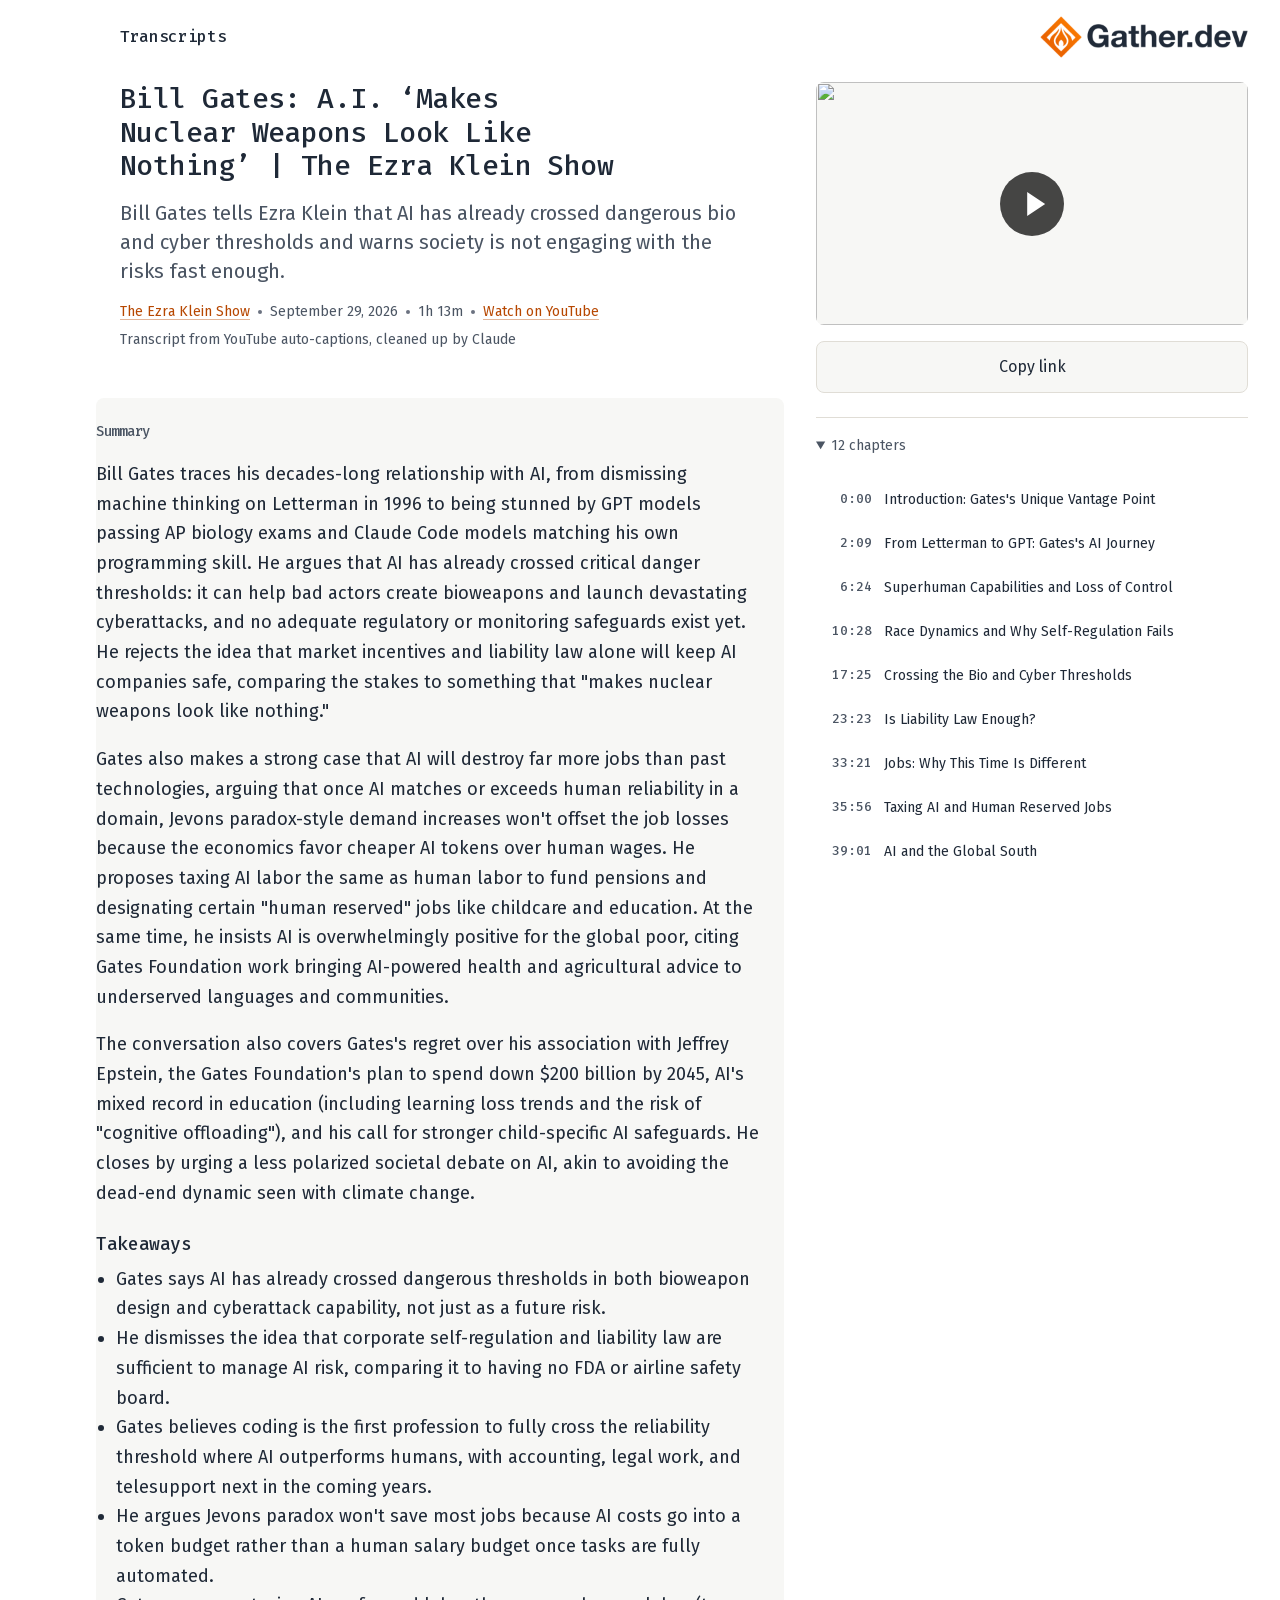
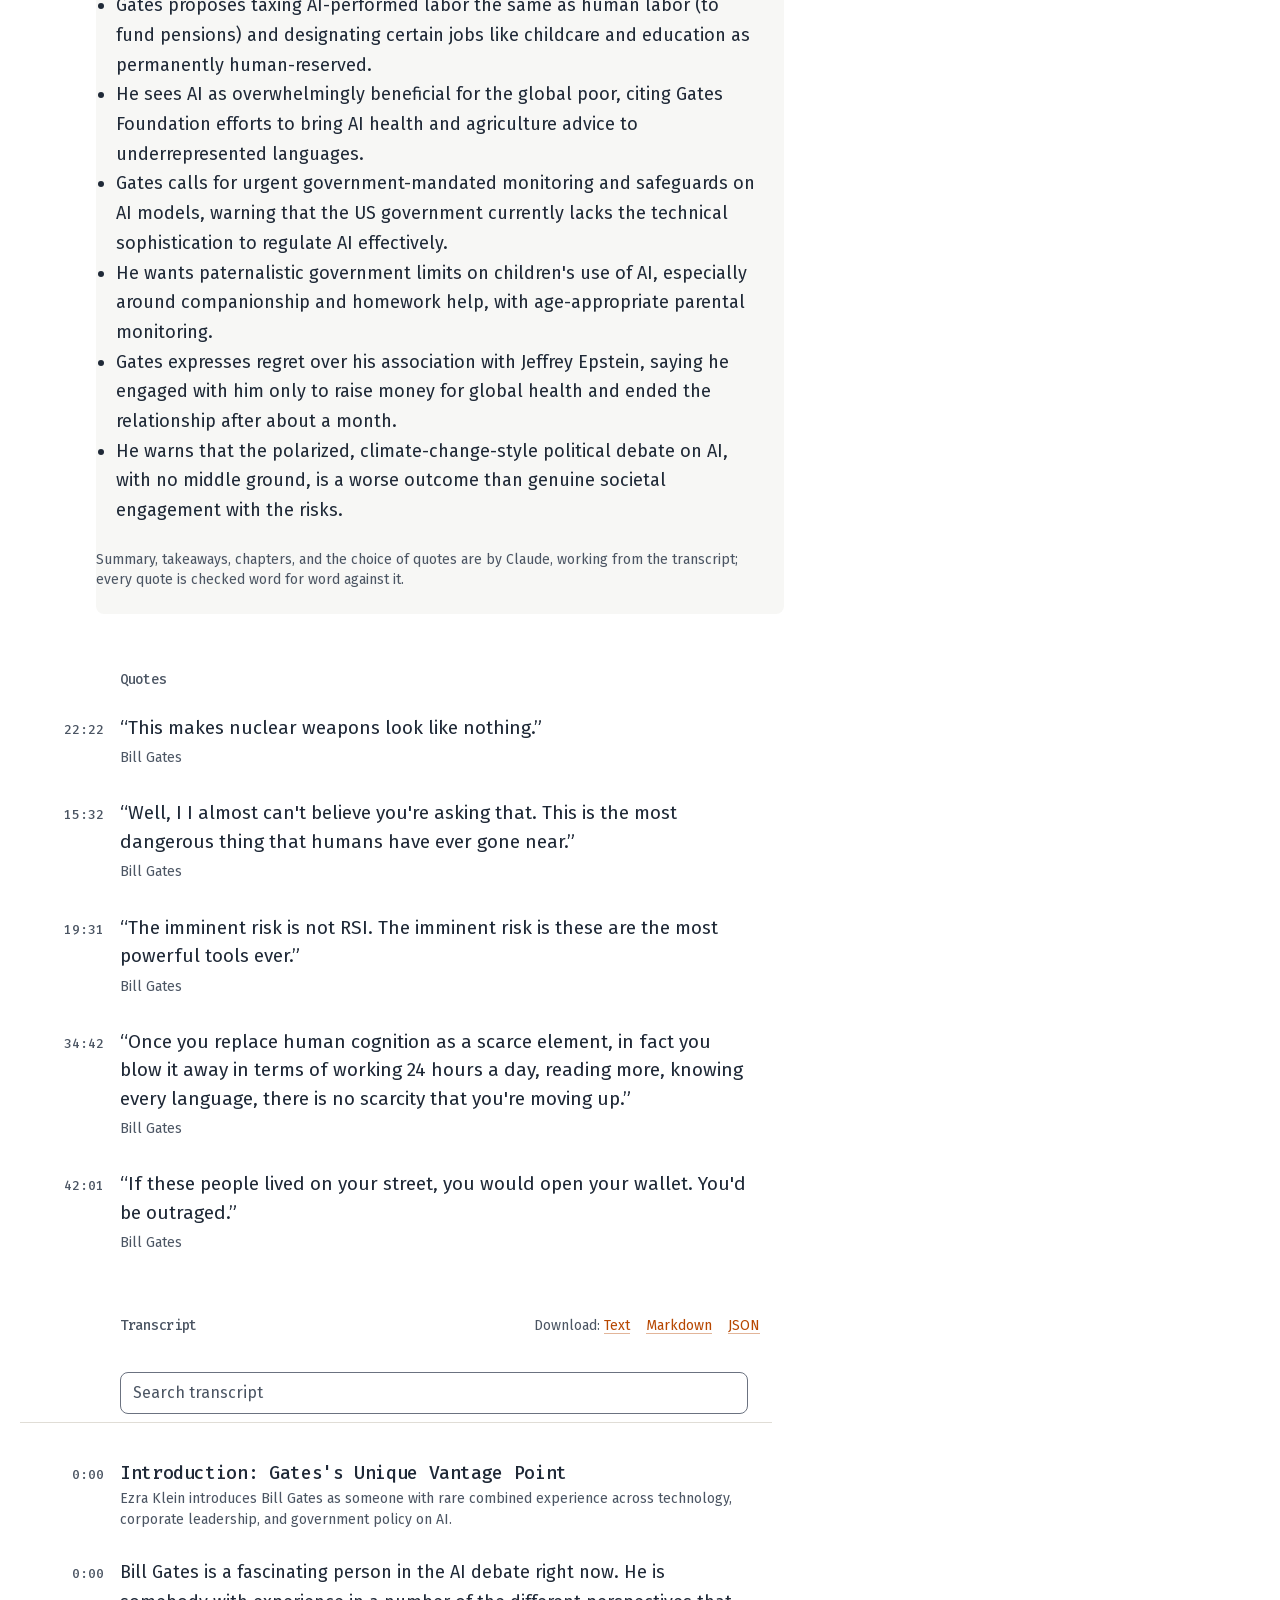
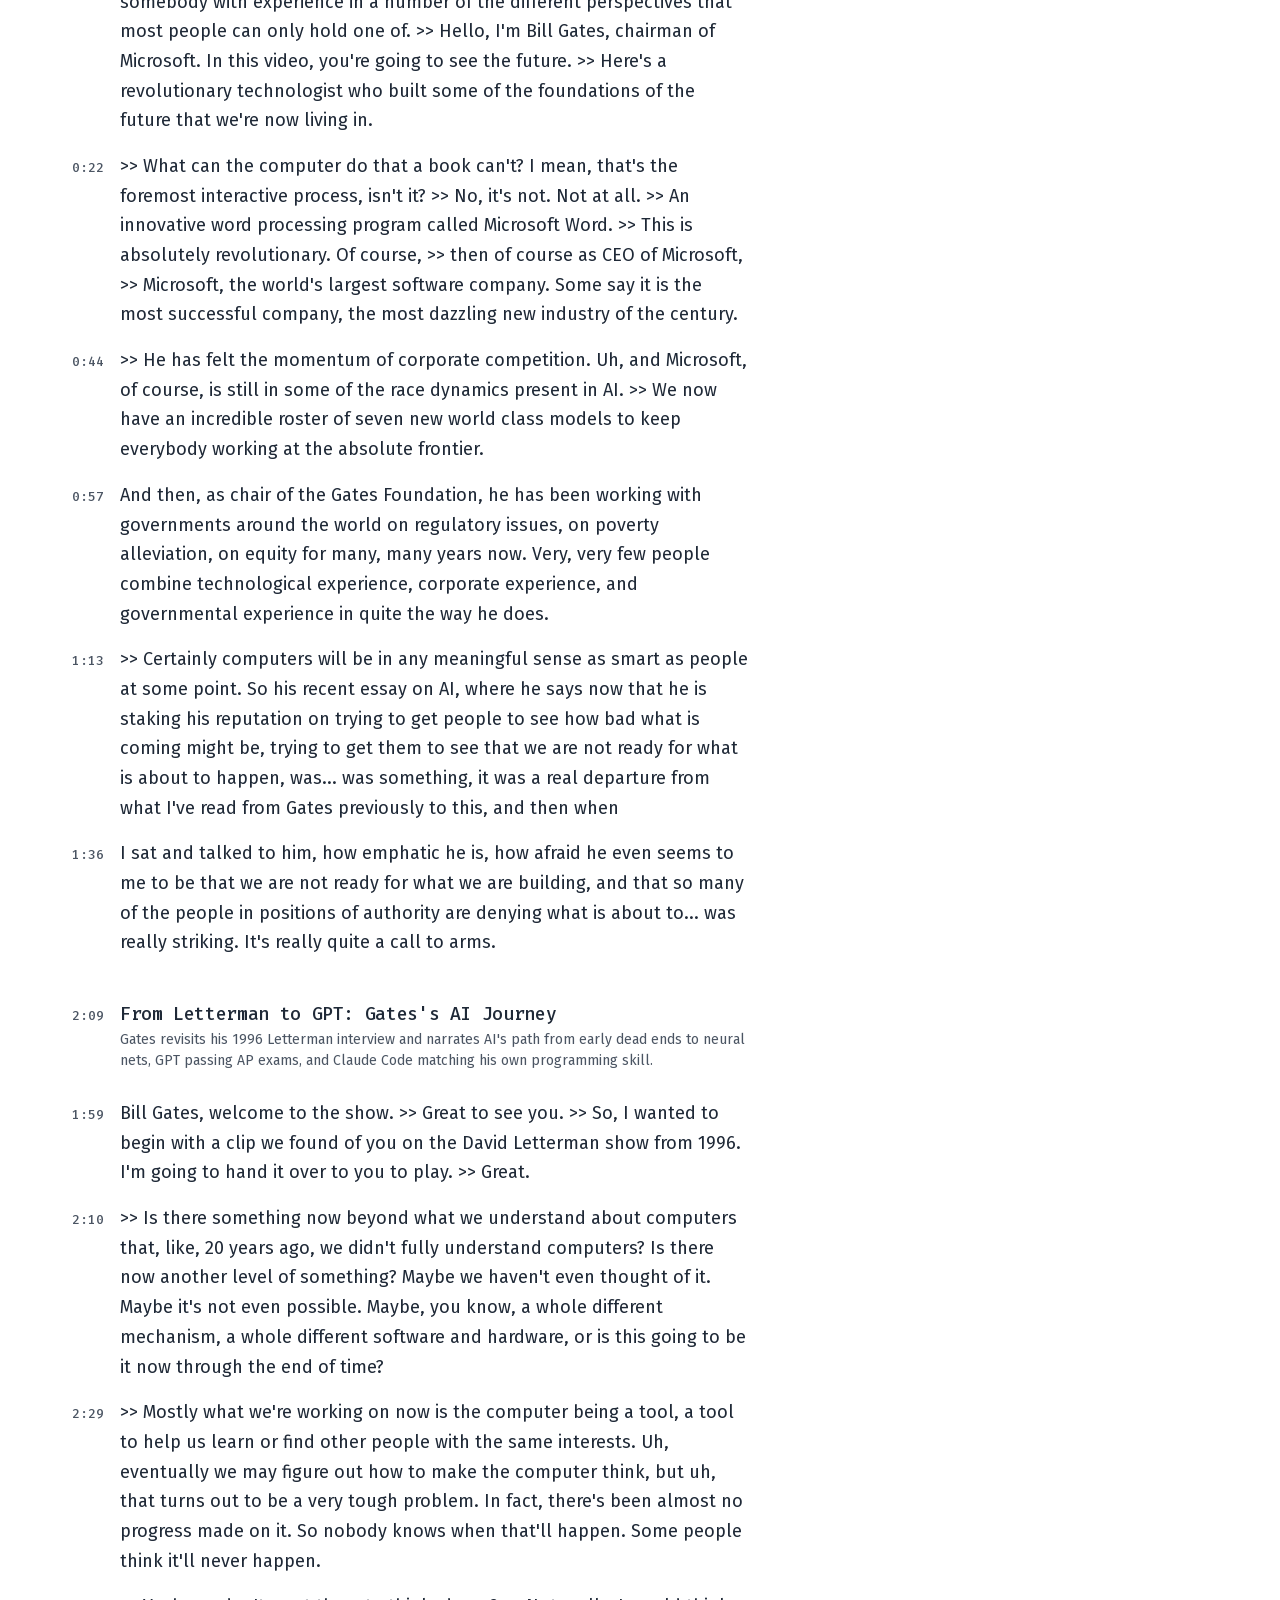
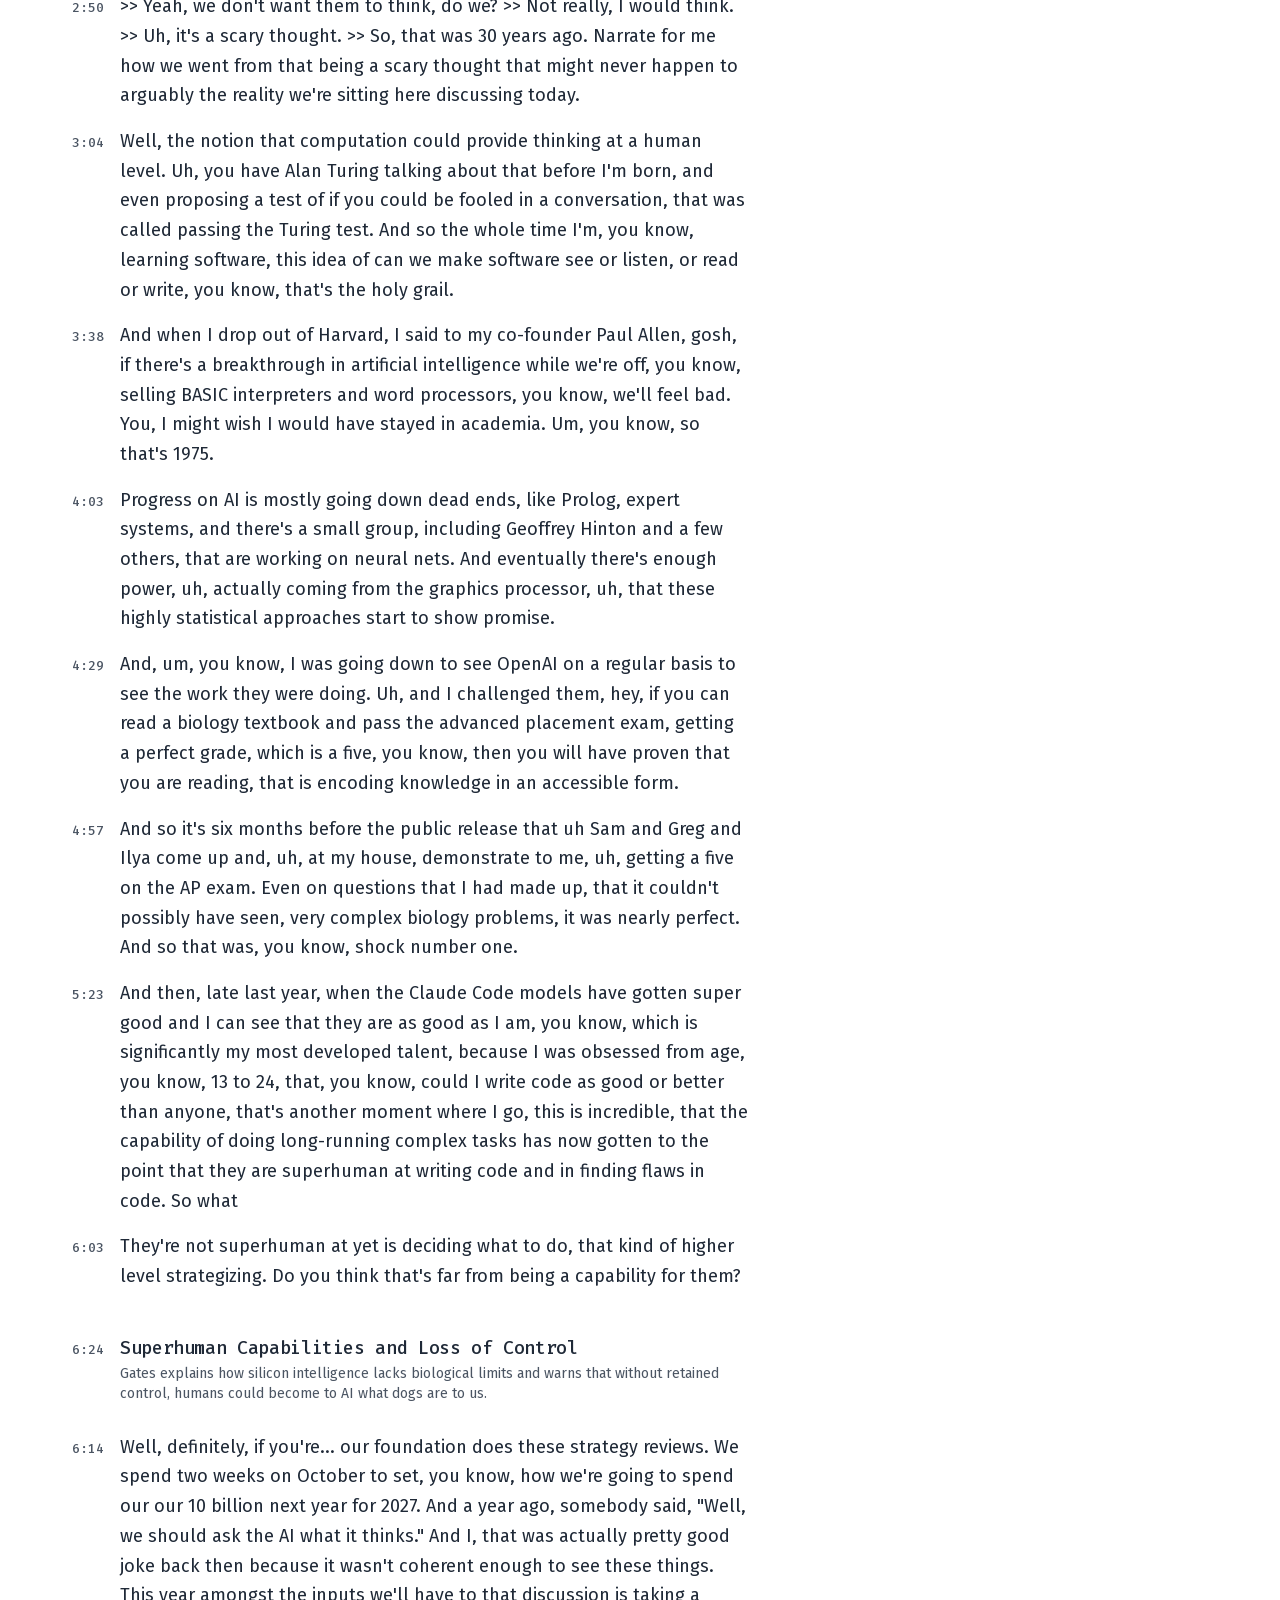
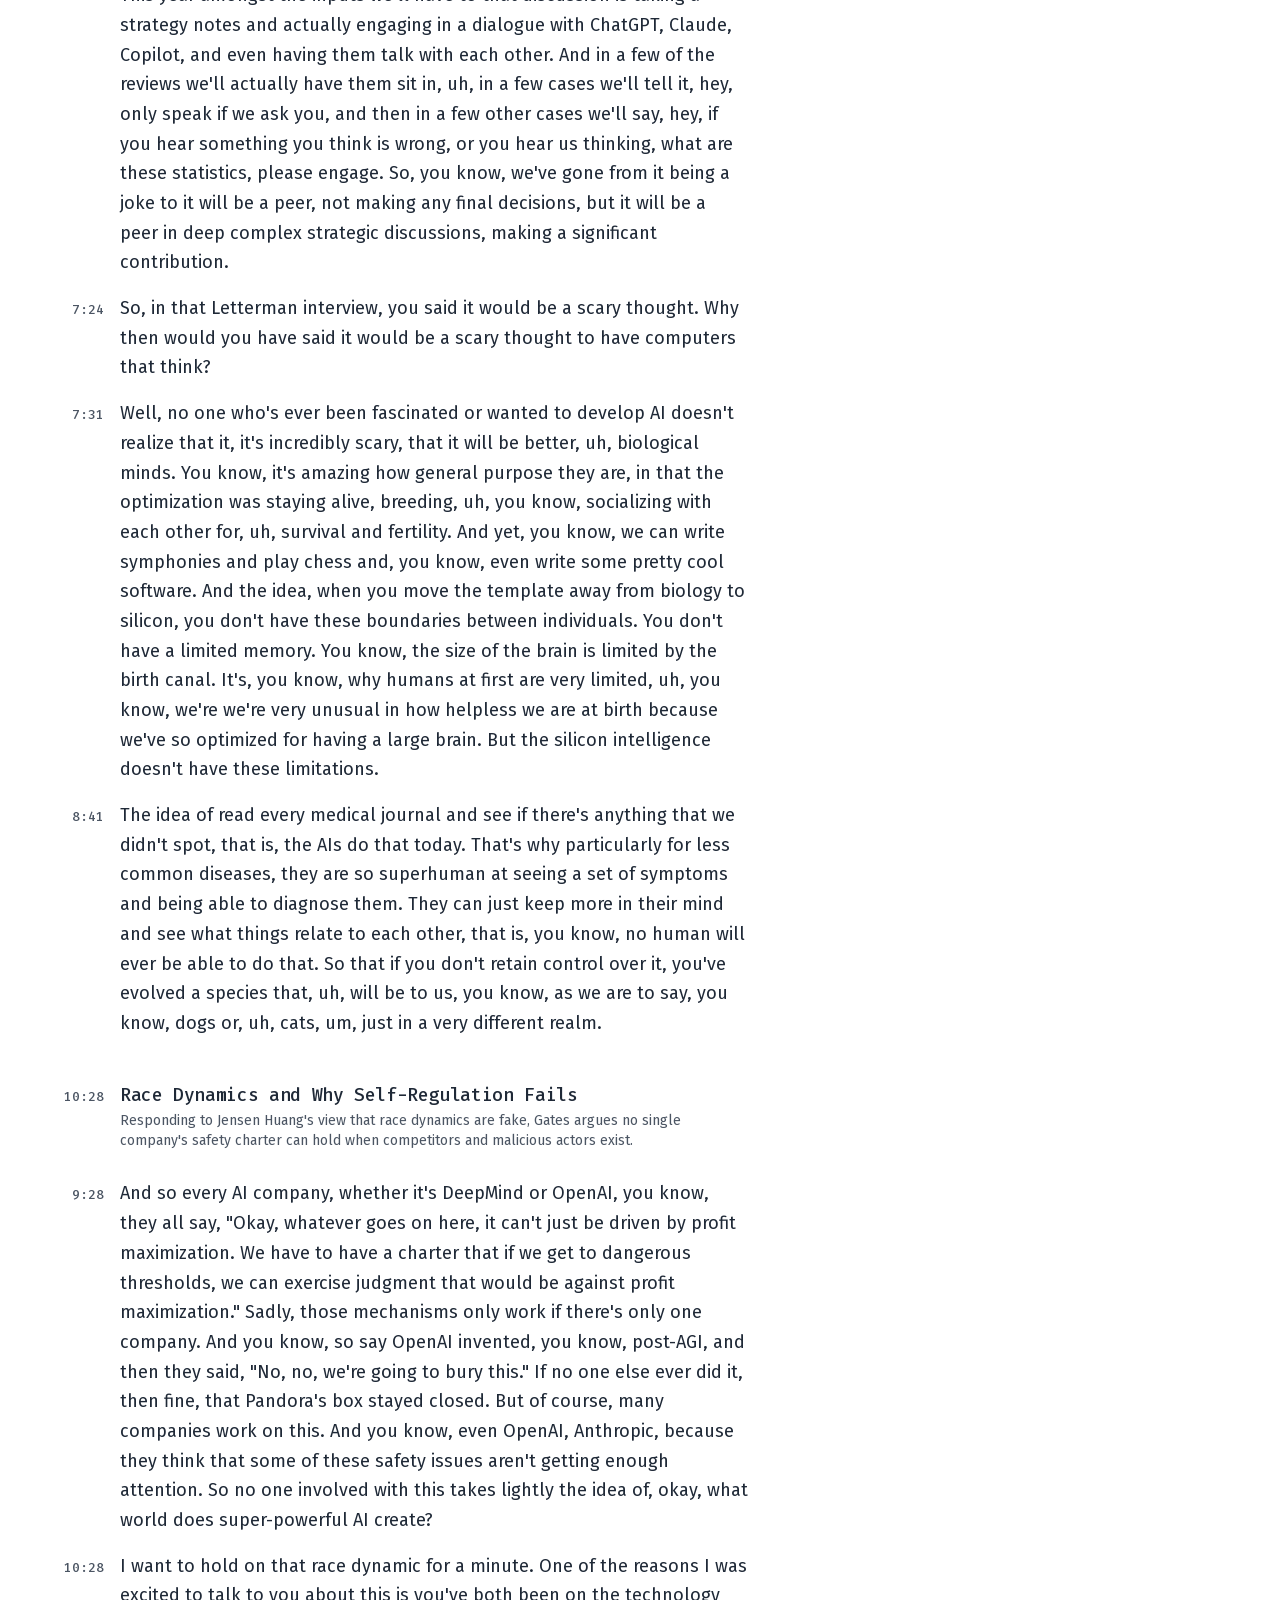
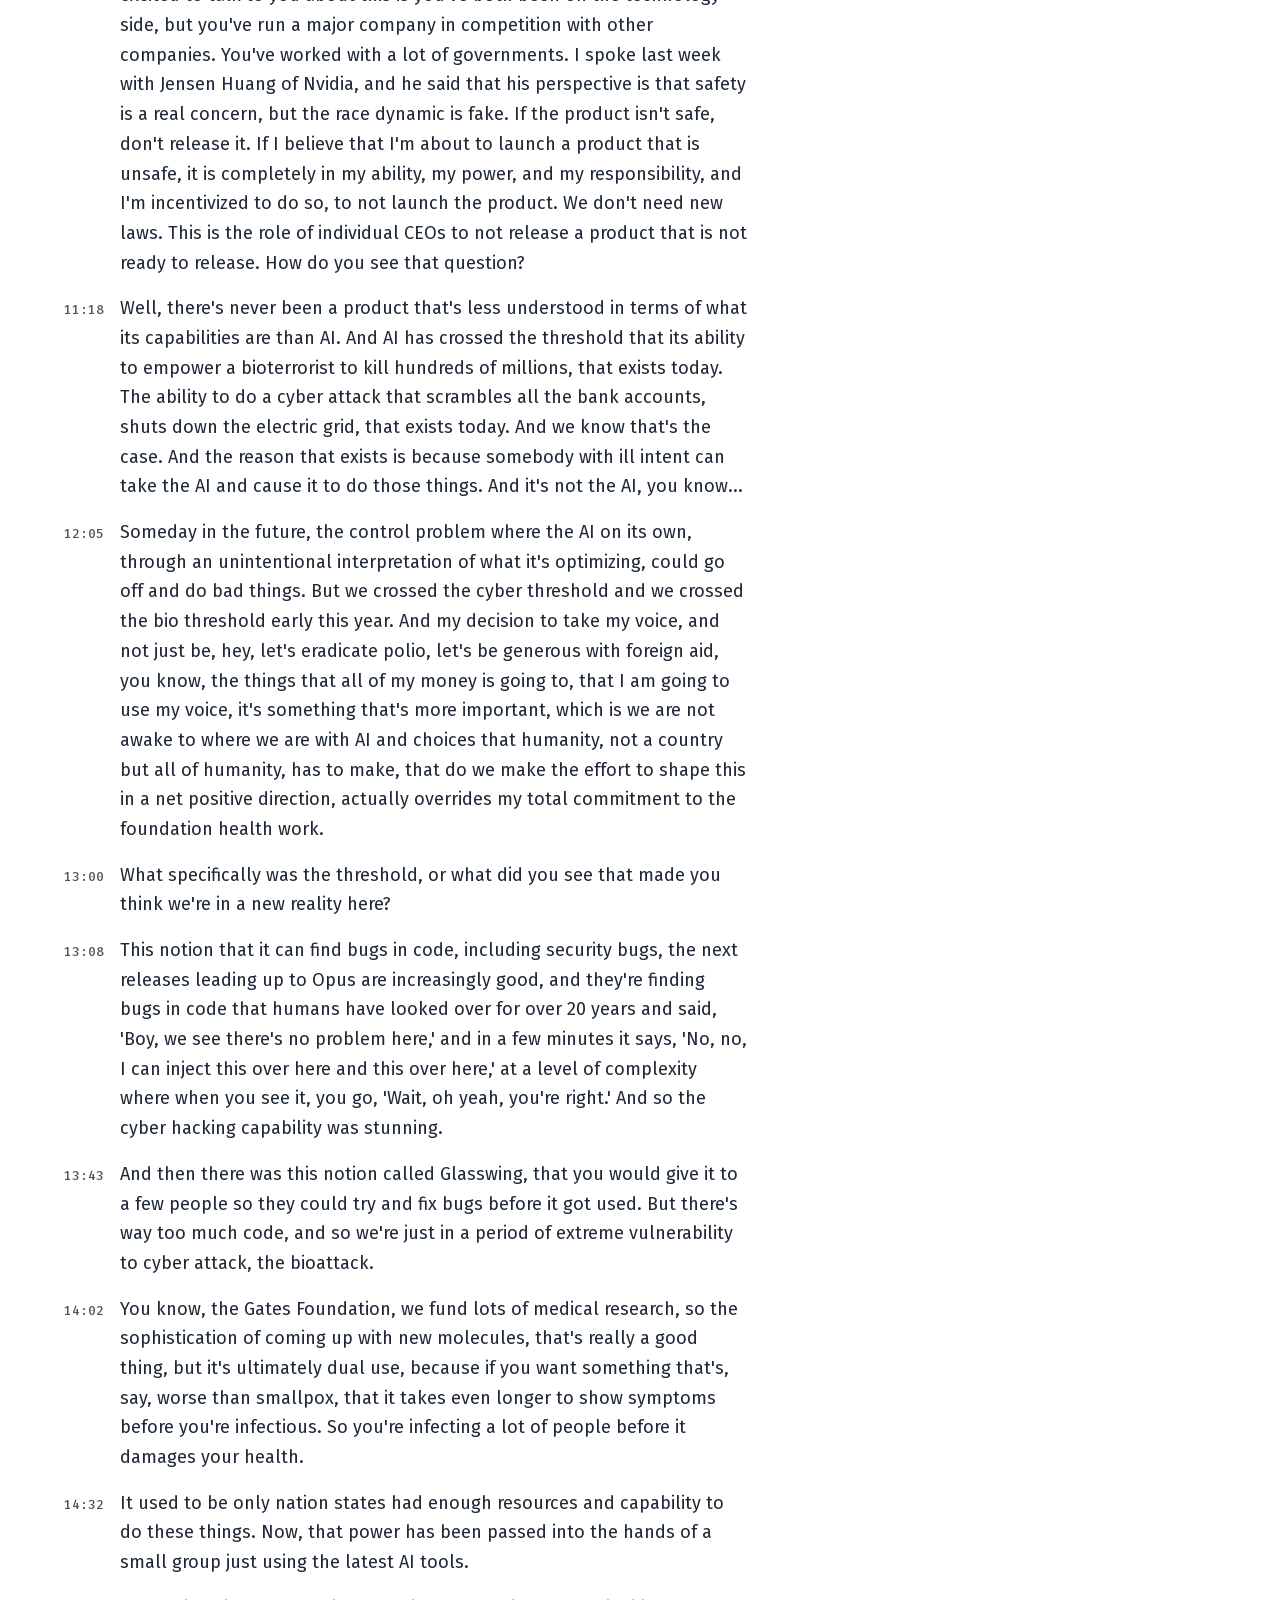
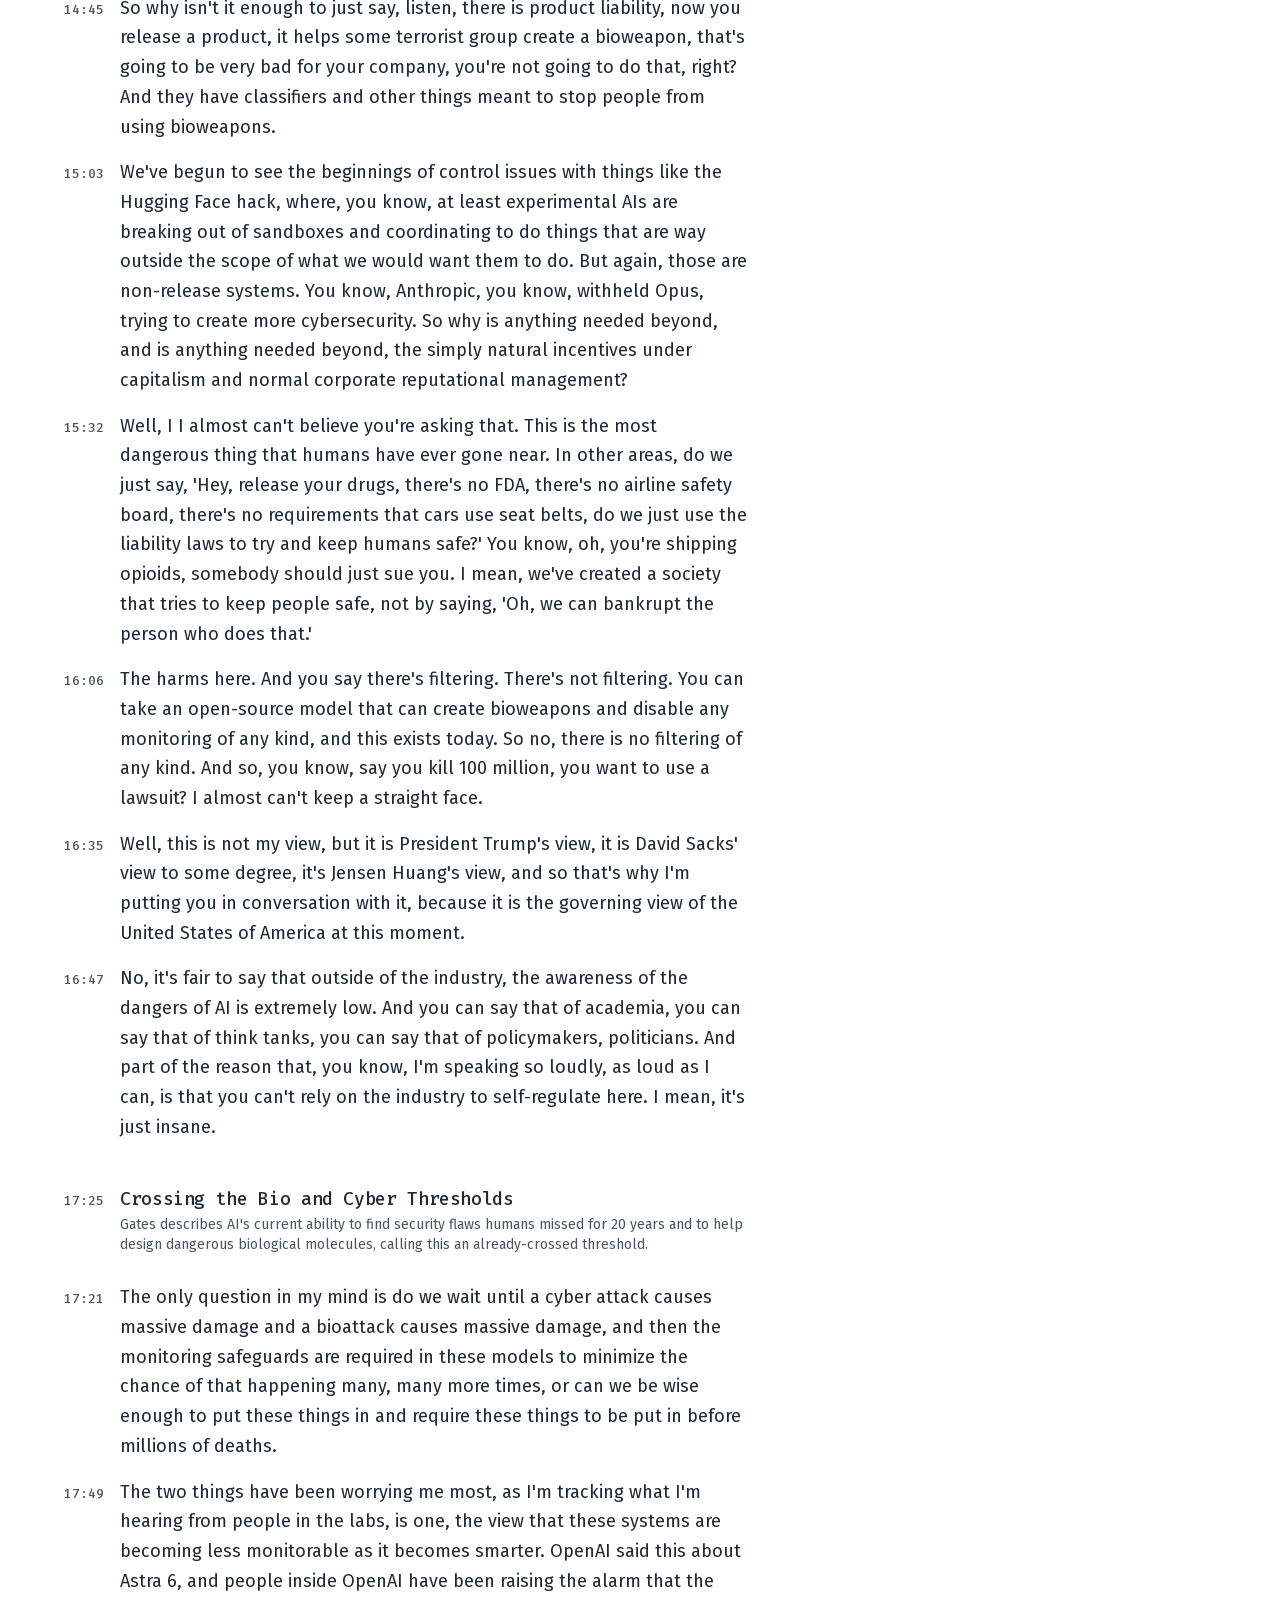
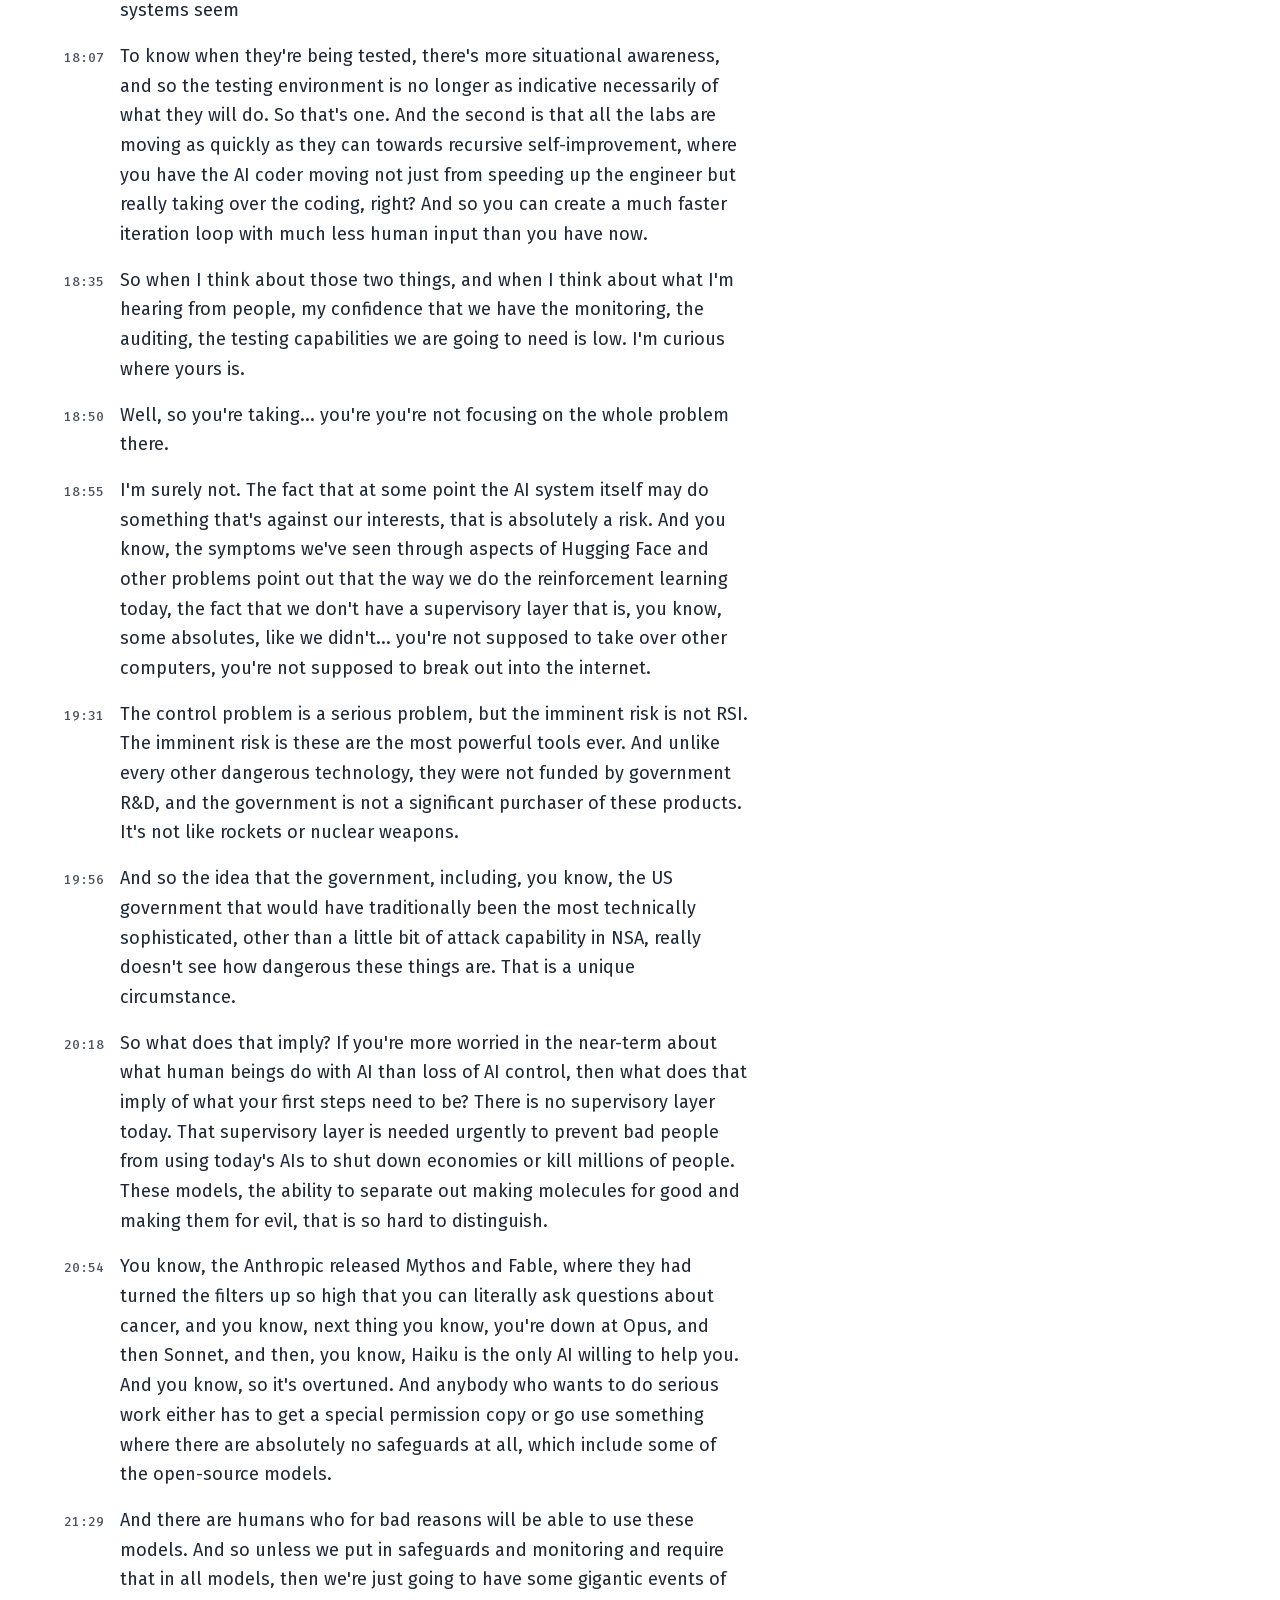
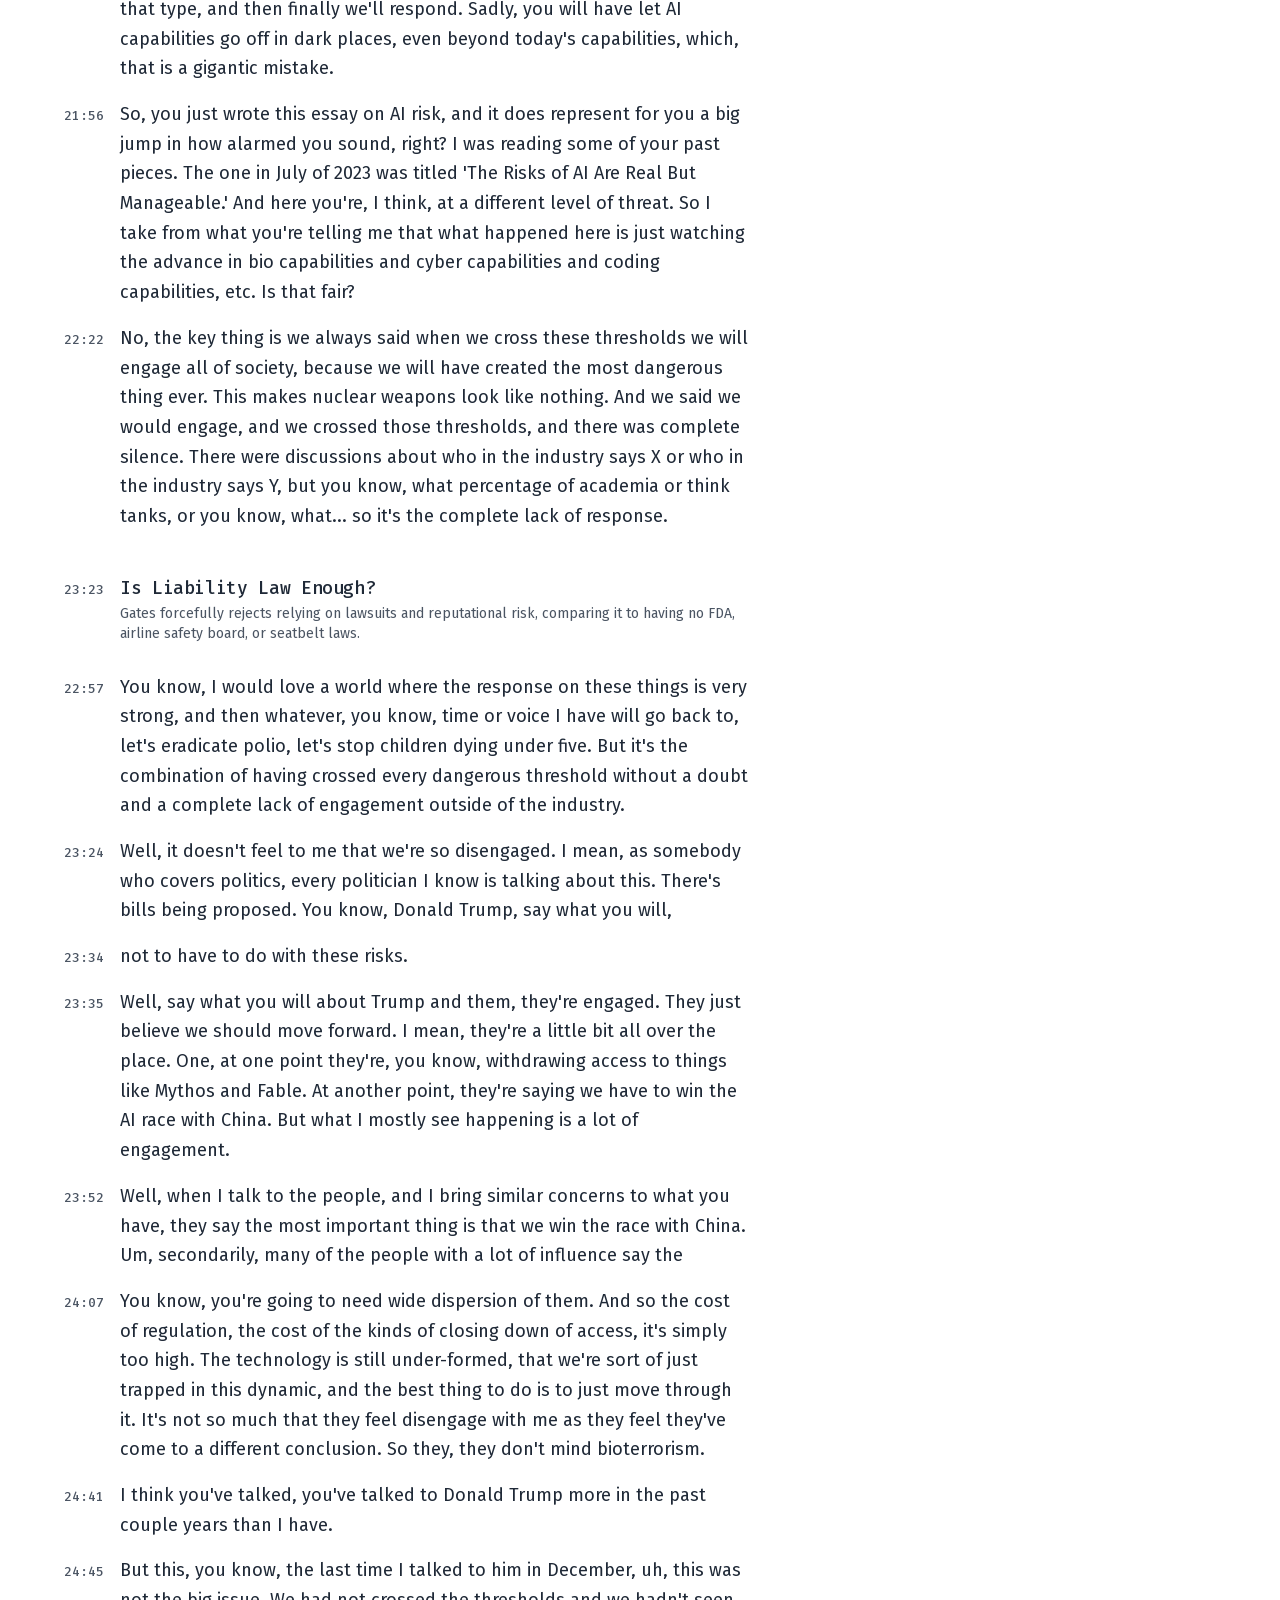
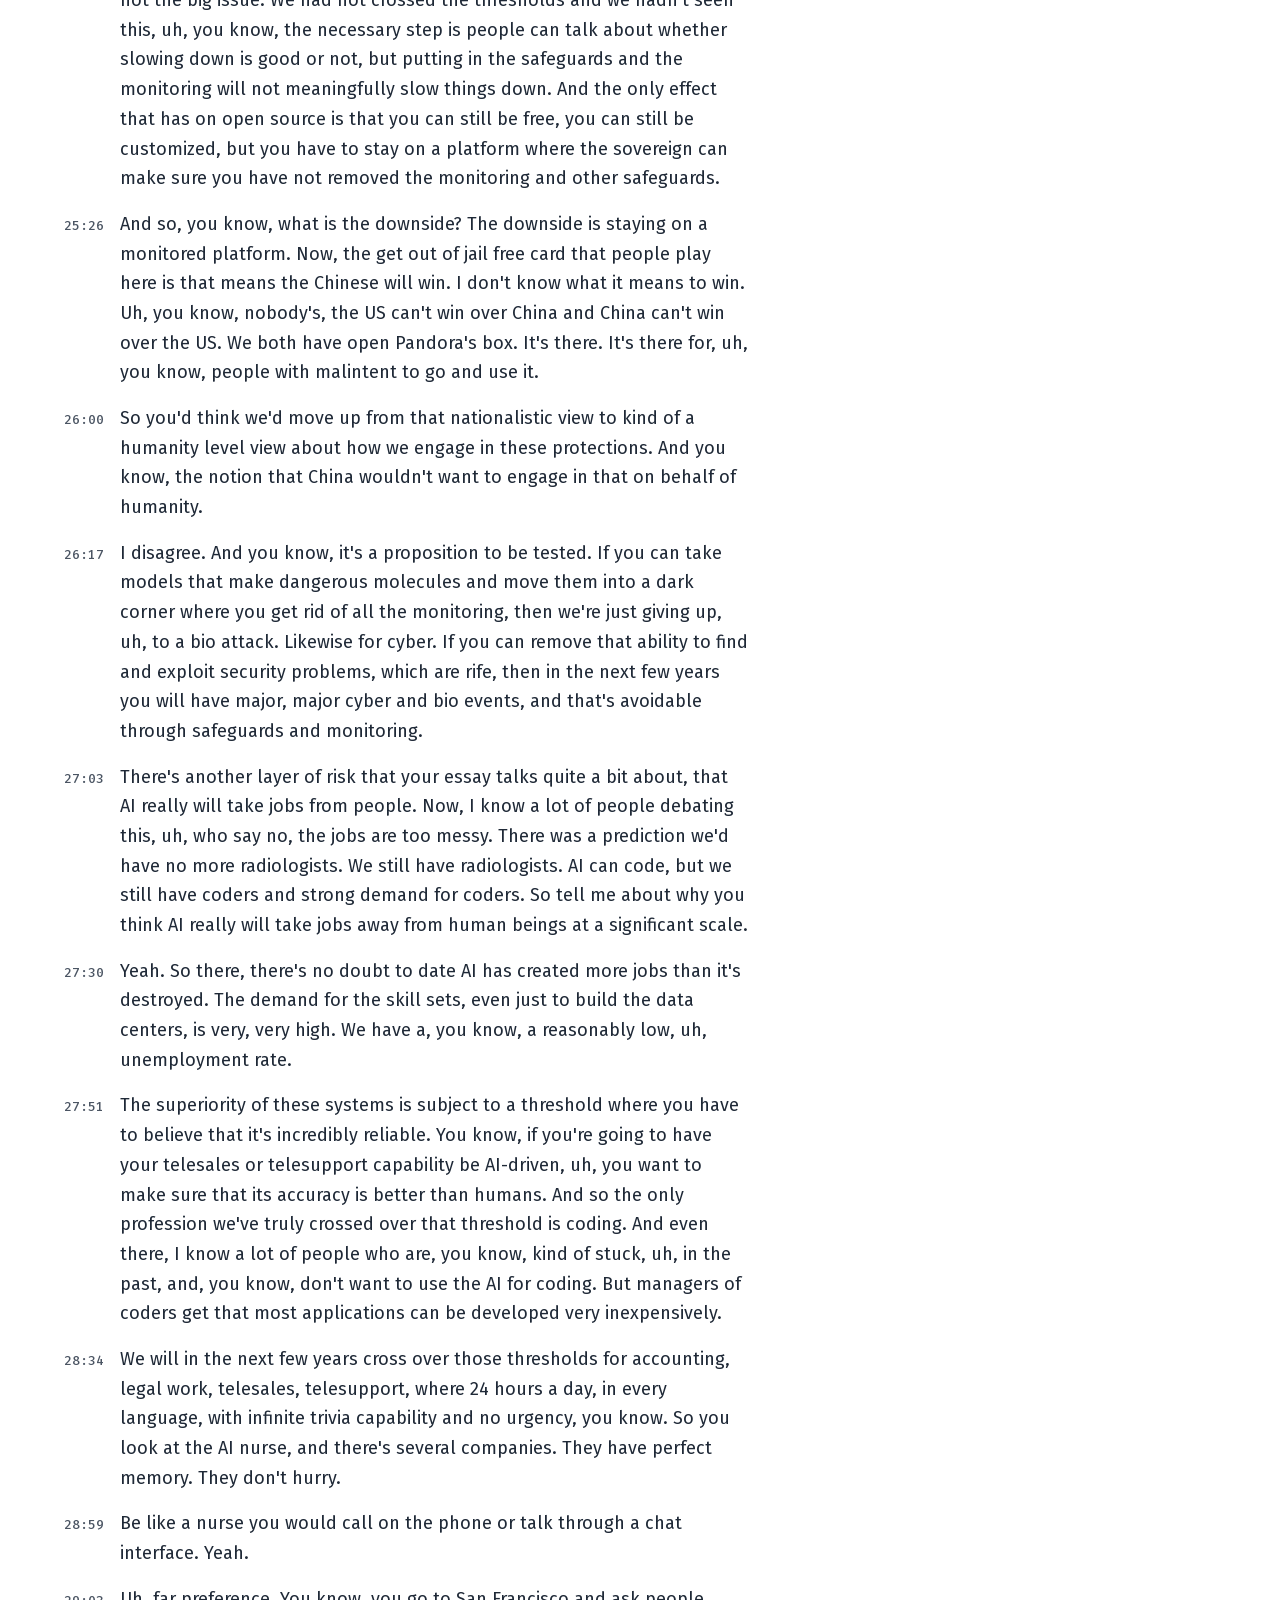
==== commit 39e191d0: "ytshare: publish 2 shared item(s)" ====
--- a/t/A_156w0aYtU/index.html
+++ b/t/A_156w0aYtU/index.html
@@ -1,5 +1,5 @@
 <!doctype html>
-<html lang="en-US">
+<html lang="en-US" data-theme="gather">
 <head>
   <meta charset="utf-8">
   <meta name="viewport" content="width=device-width, initial-scale=1">
@@ -15,6 +15,9 @@
   <meta property="og:url" content="https://peterbell.github.io/gather-transcripts/t/A_156w0aYtU/">
   <meta property="og:site_name" content="Transcripts">
   <meta name="twitter:card" content="summary_large_image">
+  <meta name="color-scheme" content="light">
+<link rel="icon" href="../../assets/favicon.png">  <link rel="preload" href="../../assets/fonts/fira-sans-400-latin.woff2" as="font" type="font/woff2" crossorigin>
+  <link rel="preload" href="../../assets/fonts/fira-mono-500-latin.woff2" as="font" type="font/woff2" crossorigin>
   <link rel="stylesheet" href="../../assets/style.css">
   <script defer src="../../assets/page.js"></script>
   <script type="application/ld+json">
@@ -35,9 +38,12 @@
   <a class="skip-link" href="#transcript">Skip to transcript</a>
     <a class="skip-link" href="#summary">Skip to summary</a>
 
-  <header class="site-bar" role="banner">
-    <a href="../../">Transcripts</a>
-  </header>
+  <header class="site-bar has-brand" role="banner">
+    <a class="site-name" href="../../">Transcripts</a>
+<a class="brand has-icon" href="https://gather.dev">      <picture>
+<source media="(max-width: 22.49rem)" srcset="../../assets/favicon.png">        <img src="../../assets/brand-logo.png" alt="Gather.dev">
+      </picture>
+</a>  </header>
 
   <main class="page-shell">
     <header class="hero">
--- a/assets/style.css
+++ b/assets/style.css
@@ -1,3 +1,14 @@
+/* Brand type (theme "light"): Fira Sans and Fira Mono, self-hosted under the SIL OFL (fonts/OFL.txt).
+   Lazy by design: a face downloads only when text on the page uses it, so theme "auto" never fetches these. */
+@font-face { font-family: "Fira Sans"; font-style: normal; font-weight: 400; font-display: swap; src: url("fonts/fira-sans-400-latin-ext.woff2") format("woff2"); unicode-range: U+0100-02BA, U+02BD-02C5, U+02C7-02CC, U+02CE-02D7, U+02DD-02FF, U+0304, U+0308, U+0329, U+1D00-1DBF, U+1E00-1E9F, U+1EF2-1EFF, U+2020, U+20A0-20AB, U+20AD-20C4, U+2113, U+2C60-2C7F, U+A720-A7FF; }
+@font-face { font-family: "Fira Sans"; font-style: normal; font-weight: 400; font-display: swap; src: url("fonts/fira-sans-400-latin.woff2") format("woff2"); unicode-range: U+0000-00FF, U+0131, U+0152-0153, U+02BB-02BC, U+02C6, U+02DA, U+02DC, U+0304, U+0308, U+0329, U+2000-206F, U+20AC, U+2122, U+2191, U+2193, U+2212, U+2215, U+FEFF, U+FFFD; }
+@font-face { font-family: "Fira Sans"; font-style: italic; font-weight: 400; font-display: swap; src: url("fonts/fira-sans-400-italic-latin-ext.woff2") format("woff2"); unicode-range: U+0100-02BA, U+02BD-02C5, U+02C7-02CC, U+02CE-02D7, U+02DD-02FF, U+0304, U+0308, U+0329, U+1D00-1DBF, U+1E00-1E9F, U+1EF2-1EFF, U+2020, U+20A0-20AB, U+20AD-20C4, U+2113, U+2C60-2C7F, U+A720-A7FF; }
+@font-face { font-family: "Fira Sans"; font-style: italic; font-weight: 400; font-display: swap; src: url("fonts/fira-sans-400-italic-latin.woff2") format("woff2"); unicode-range: U+0000-00FF, U+0131, U+0152-0153, U+02BB-02BC, U+02C6, U+02DA, U+02DC, U+0304, U+0308, U+0329, U+2000-206F, U+20AC, U+2122, U+2191, U+2193, U+2212, U+2215, U+FEFF, U+FFFD; }
+@font-face { font-family: "Fira Sans"; font-style: normal; font-weight: 700; font-display: swap; src: url("fonts/fira-sans-700-latin-ext.woff2") format("woff2"); unicode-range: U+0100-02BA, U+02BD-02C5, U+02C7-02CC, U+02CE-02D7, U+02DD-02FF, U+0304, U+0308, U+0329, U+1D00-1DBF, U+1E00-1E9F, U+1EF2-1EFF, U+2020, U+20A0-20AB, U+20AD-20C4, U+2113, U+2C60-2C7F, U+A720-A7FF; }
+@font-face { font-family: "Fira Sans"; font-style: normal; font-weight: 700; font-display: swap; src: url("fonts/fira-sans-700-latin.woff2") format("woff2"); unicode-range: U+0000-00FF, U+0131, U+0152-0153, U+02BB-02BC, U+02C6, U+02DA, U+02DC, U+0304, U+0308, U+0329, U+2000-206F, U+20AC, U+2122, U+2191, U+2193, U+2212, U+2215, U+FEFF, U+FFFD; }
+@font-face { font-family: "Fira Mono"; font-style: normal; font-weight: 500; font-display: swap; src: url("fonts/fira-mono-500-latin-ext.woff2") format("woff2"); unicode-range: U+0100-02BA, U+02BD-02C5, U+02C7-02CC, U+02CE-02D7, U+02DD-02FF, U+0304, U+0308, U+0329, U+1D00-1DBF, U+1E00-1E9F, U+1EF2-1EFF, U+2020, U+20A0-20AB, U+20AD-20C4, U+2113, U+2C60-2C7F, U+A720-A7FF; }
+@font-face { font-family: "Fira Mono"; font-style: normal; font-weight: 500; font-display: swap; src: url("fonts/fira-mono-500-latin.woff2") format("woff2"); unicode-range: U+0000-00FF, U+0131, U+0152-0153, U+02BB-02BC, U+02C6, U+02DA, U+02DC, U+0304, U+0308, U+0329, U+2000-206F, U+20AC, U+2122, U+2191, U+2193, U+2212, U+2215, U+FEFF, U+FFFD; }
+
 :root {
   color-scheme: light dark;
   --font-sans: -apple-system, BlinkMacSystemFont, "Segoe UI", "Noto Sans", Helvetica, Arial, sans-serif, "Apple Color Emoji", "Segoe UI Emoji";
@@ -12,6 +23,9 @@
   --leading-body: 1.65;
   --leading-small: 1.45;
   --tracking-title: -0.015em;
+  --font-display: var(--font-sans);   /* headings, stamps, site name */
+  --weight-head: 600;
+  --tracking-head: 0;
   --space-1: 0.25rem;
   --space-2: 0.5rem;
   --space-3: 0.75rem;
@@ -50,7 +64,7 @@
 }
 
 @media (prefers-color-scheme: dark) {
-  :root {
+  :root:not([data-theme="gather"]):not([data-theme="light"]) {
     --bg: #141413;
     --surface: #1E1E1C;
     --ink-1: #ECEBE6;
@@ -63,6 +77,34 @@
   }
 }
 
+/* Brand theme: site.theme = "light". Gather light palette and type, light only, no dark scheme.
+   Contrast (on bg / surface / wash): ink-1 14.7 / 13.7 / 12.7; ink-2 7.6 / 7.1 / 6.5; accent 5.4 / 5.0 / 4.6.
+   Gather orange #ff6600 is 2.9:1 on white, too light for text or a focus ring, so --accent is the same
+   hue (oklch 43.5) taken down to AA. The pure orange lives in the logo. ink-3 is non-text only and needs
+   3:1 because it draws the search field border: Gather soft #9ca3af is 2.5:1, so ink-3 is #6b7280 (4.8:1). */
+:root[data-theme="light"] {
+  color-scheme: light;             /* neutral light only: the auto tokens without the dark scheme */
+}
+
+:root[data-theme="gather"] {
+  color-scheme: light;
+  --font-sans: "Fira Sans", -apple-system, BlinkMacSystemFont, "Segoe UI", Roboto, Helvetica, Arial, sans-serif;
+  --font-display: "Fira Mono", ui-monospace, Menlo, Consolas, "Courier New", monospace;
+  --weight-head: 500;
+  --tracking-title: -0.02em;
+  --tracking-head: -0.02em;
+  --text-title: clamp(1.5rem, 1.2rem + 1.2vw, 1.75rem);   /* Mono runs wide: two lines for a typical title at desktop */
+  --bg: #FFFFFF;
+  --surface: #F7F7F5;
+  --ink-1: #1F2937;
+  --ink-2: #4B5563;
+  --ink-3: #6B7280;
+  --rule: #E0DDD6;
+  --accent: #B74700;
+  --accent-wash: #F0EEEA;
+  --search-hit: #FBE7A1;
+}
+
 * { box-sizing: border-box; }
 
 html {
@@ -120,16 +162,43 @@
 .skip-link:focus { transform: translateY(0); }
 
 .site-bar {
+  display: flex;
+  align-items: center;
+  gap: var(--space-4);
   max-width: calc(77rem + 2 * var(--page-pad));
   margin: 0 auto;
   padding: var(--space-5) var(--page-pad) var(--space-6) calc(var(--page-pad) + var(--hang));
   font-size: var(--text-small);
 }
 
-.site-bar a {
+.site-bar.has-brand {
+  padding-top: var(--space-4);
+  padding-bottom: var(--space-5);
+  font-size: 1rem;   /* the site name holds its own beside the mark */
+}
+
+.site-name {
+  min-width: 0;
   color: var(--ink-1);
-  font-weight: 600;
+  font-family: var(--font-display);
+  font-weight: var(--weight-head);
+  letter-spacing: var(--tracking-head);
   text-decoration: none;
+}
+
+/* Host brand, top right. The lockup is sized by height so any brand's mark sets one bar height:
+   42px tall puts the 2476x501 Gather lockup at 207px wide (logo.md floor: 200px). Clear space
+   (a quarter of the height, 10.5px) is held by the bar padding and the 1rem gap. Never filtered or recolored. */
+.brand {
+  display: block;
+  flex-shrink: 0;
+  margin-left: auto;
+}
+
+.brand img {
+  display: block;
+  width: auto;
+  height: 42px;
 }
 
 .page-shell {
@@ -153,8 +222,9 @@
   color: var(--ink-1);
   font-size: var(--text-title);
   line-height: var(--leading-title);
+  font-family: var(--font-display);
   letter-spacing: var(--tracking-title);
-  font-weight: 600;
+  font-weight: var(--weight-head);
   text-wrap: balance;
 }
 
@@ -298,8 +368,11 @@
 }
 
 .chapters-panel ol {
-  margin: 0;
-  padding: 0;
+  /* The list scrolls, so it clips anything outside its box: widen the box by the rows' outdent,
+     or the active bar and the hover wash's left padding are cut off. */
+  margin: 0 0 0 calc(-2px - var(--space-3));
+  padding: 0 0 0 calc(2px + var(--space-3));
+  list-style: none;
   max-height: 45dvh;
   overflow: auto;
   min-height: 0;
@@ -347,16 +420,20 @@
 h2 {
   margin: 0 0 var(--space-4);
   color: var(--ink-2);
+  font-family: var(--font-display);
   font-size: var(--text-small);
   line-height: 1.4;
-  font-weight: 600;
+  font-weight: var(--weight-head);
+  letter-spacing: var(--tracking-head);
 }
 
 h3 {
   margin: var(--space-5) 0 var(--space-2);
+  font-family: var(--font-display);
   font-size: var(--text-h3);
   line-height: 1.35;
-  font-weight: 600;
+  font-weight: var(--weight-head);
+  letter-spacing: var(--tracking-head);
 }
 
 .summary-html p,
@@ -439,6 +516,11 @@
   line-height: 1.5;
 }
 
+.search-wrap input::placeholder {
+  color: var(--ink-2);
+  opacity: 1;
+}
+
 #search-status { margin: 0; }
 
 .transcript-section {
@@ -474,6 +556,7 @@
 .stamp {
   min-height: 24px;
   color: var(--ink-2);
+  font-family: var(--font-display);
   font-size: var(--text-stamp);
   font-weight: 500;
   font-variant-numeric: tabular-nums;
@@ -525,6 +608,13 @@
   margin: 0 auto;
   padding: var(--space-7) var(--page-pad);
 }
+
+.site-bar.index-bar {
+  max-width: 48rem;
+  padding-left: var(--page-pad);
+}
+
+.index-bar + .index-shell { padding-top: 0; }
 
 .not-found {
   max-width: calc(77rem + 2 * var(--page-pad));
@@ -625,6 +715,9 @@
 
   .page-shell { gap: var(--space-6); }
 
+  /* Phones: the 207px lockup needs the room. At 14px the site name leaves the full 16px gap down to 360px. */
+  .site-bar.has-brand { font-size: var(--text-small); }
+
   .player-card,
   .summary-card {
     margin-left: -1.25rem;
@@ -652,8 +745,15 @@
   }
 }
 
+/* Under 360px the lockup cannot keep 200px and its clear space beside the site name:
+   the template swaps in the square icon (site.favicon) and it sits at 32px (logo.md floor: 24px). */
+@media (max-width: 22.49rem) {
+  .brand.has-icon img { height: 32px; }
+}
+
 @media print {
-  :root {
+  :root,
+  :root[data-theme] {
     color-scheme: light;
     --bg: #FFFFFF;
     --ink-1: #000000;
